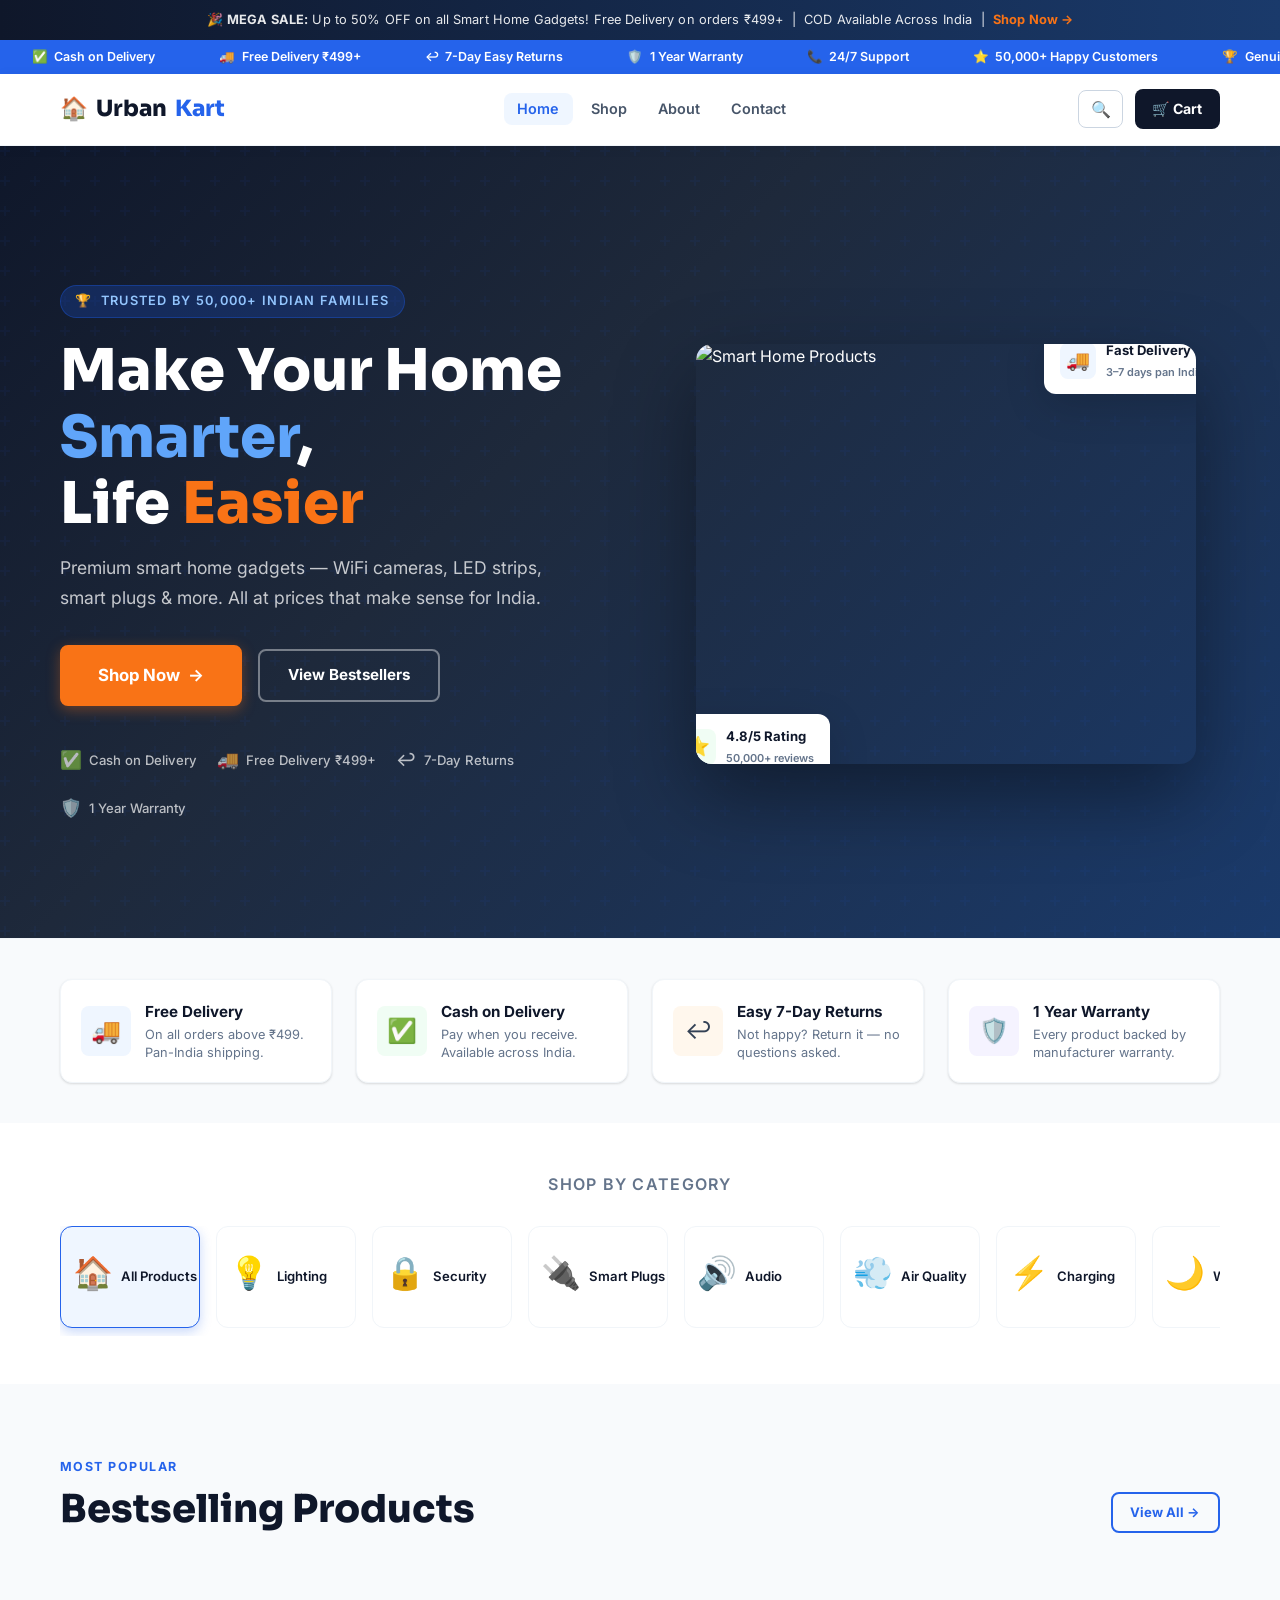
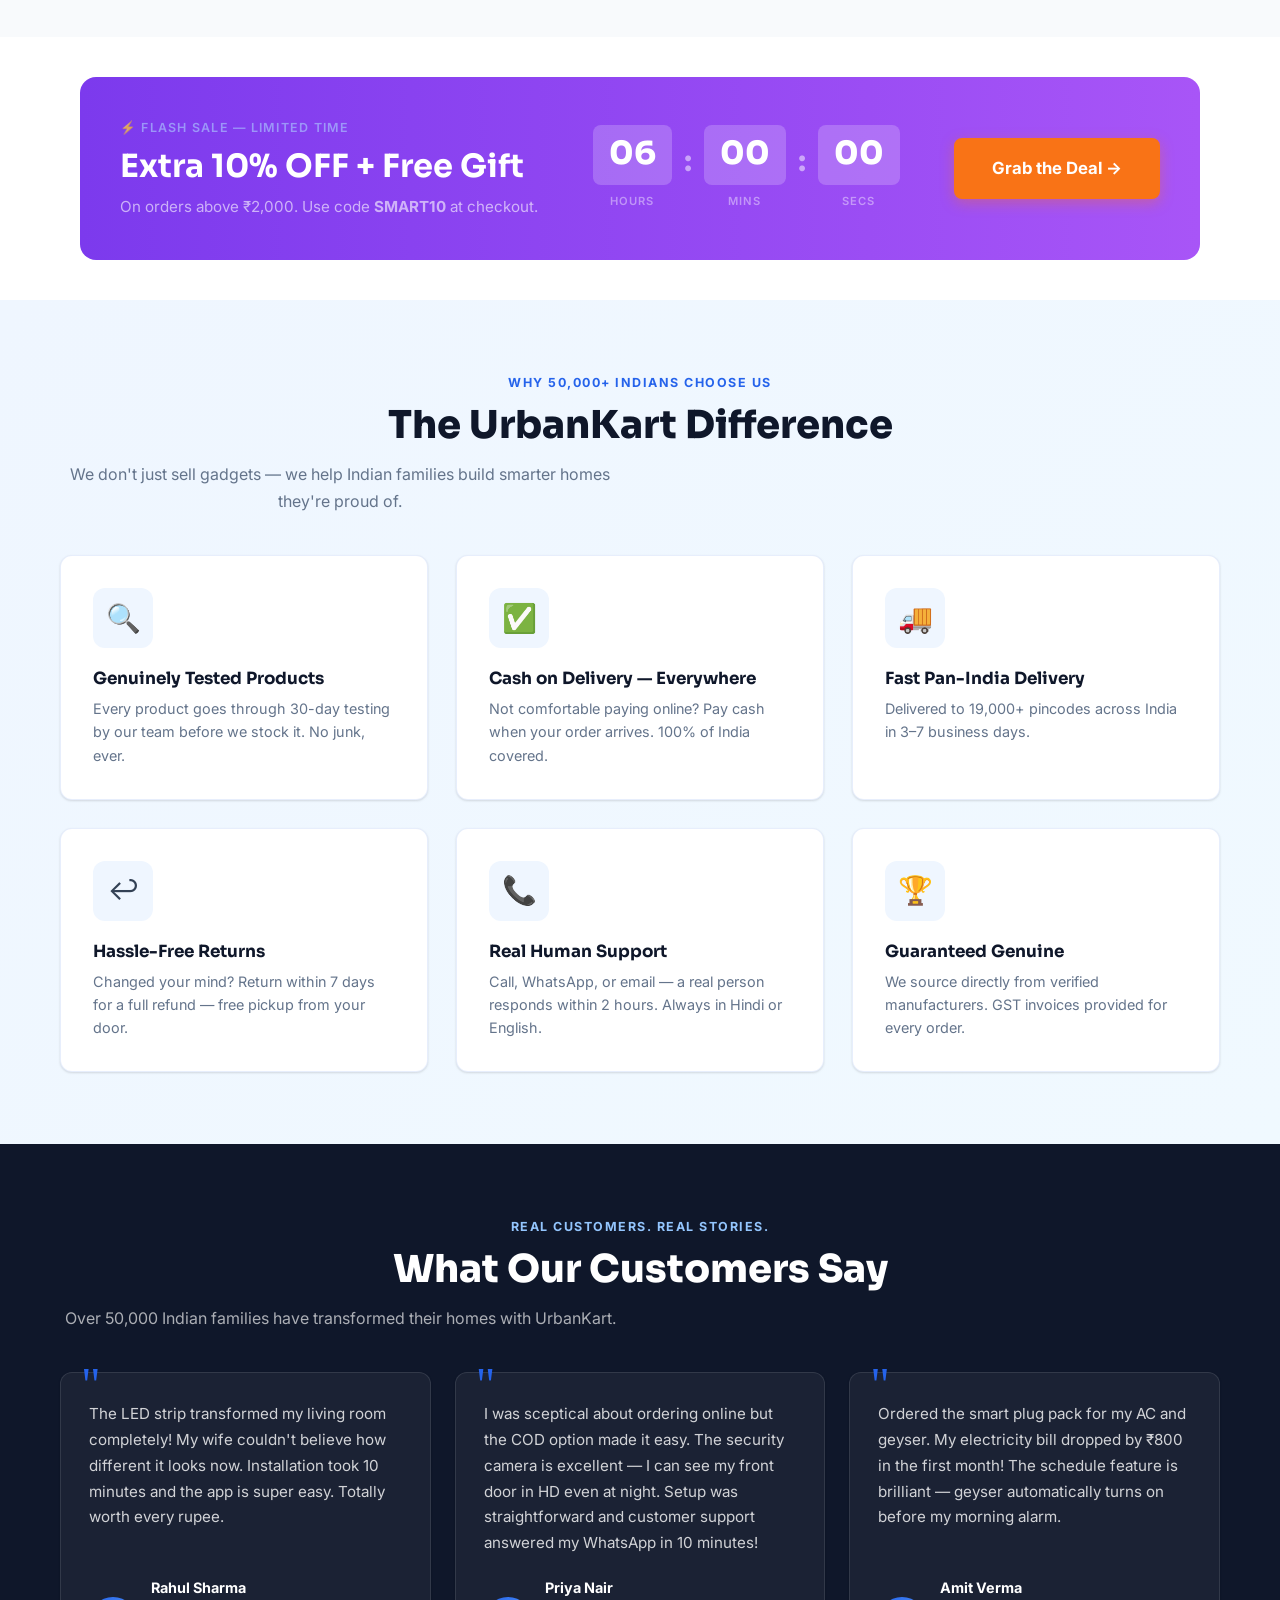
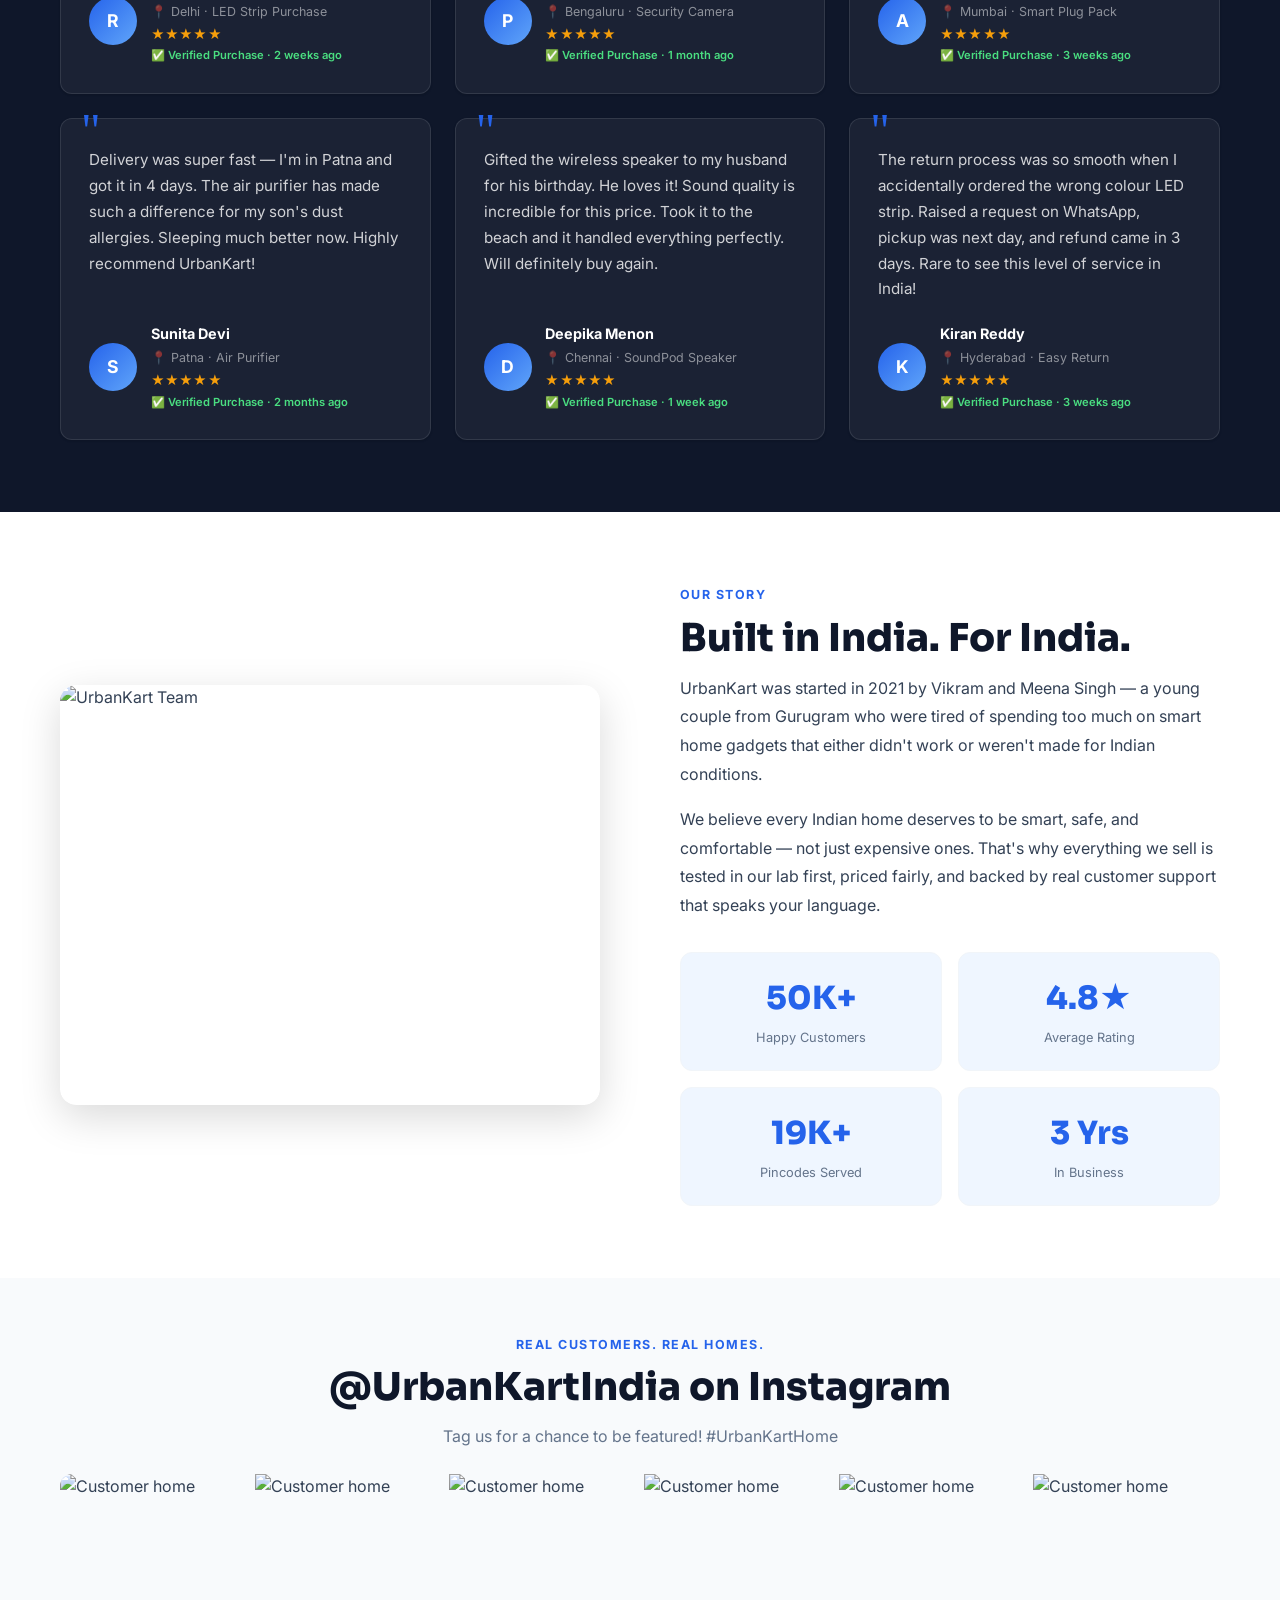
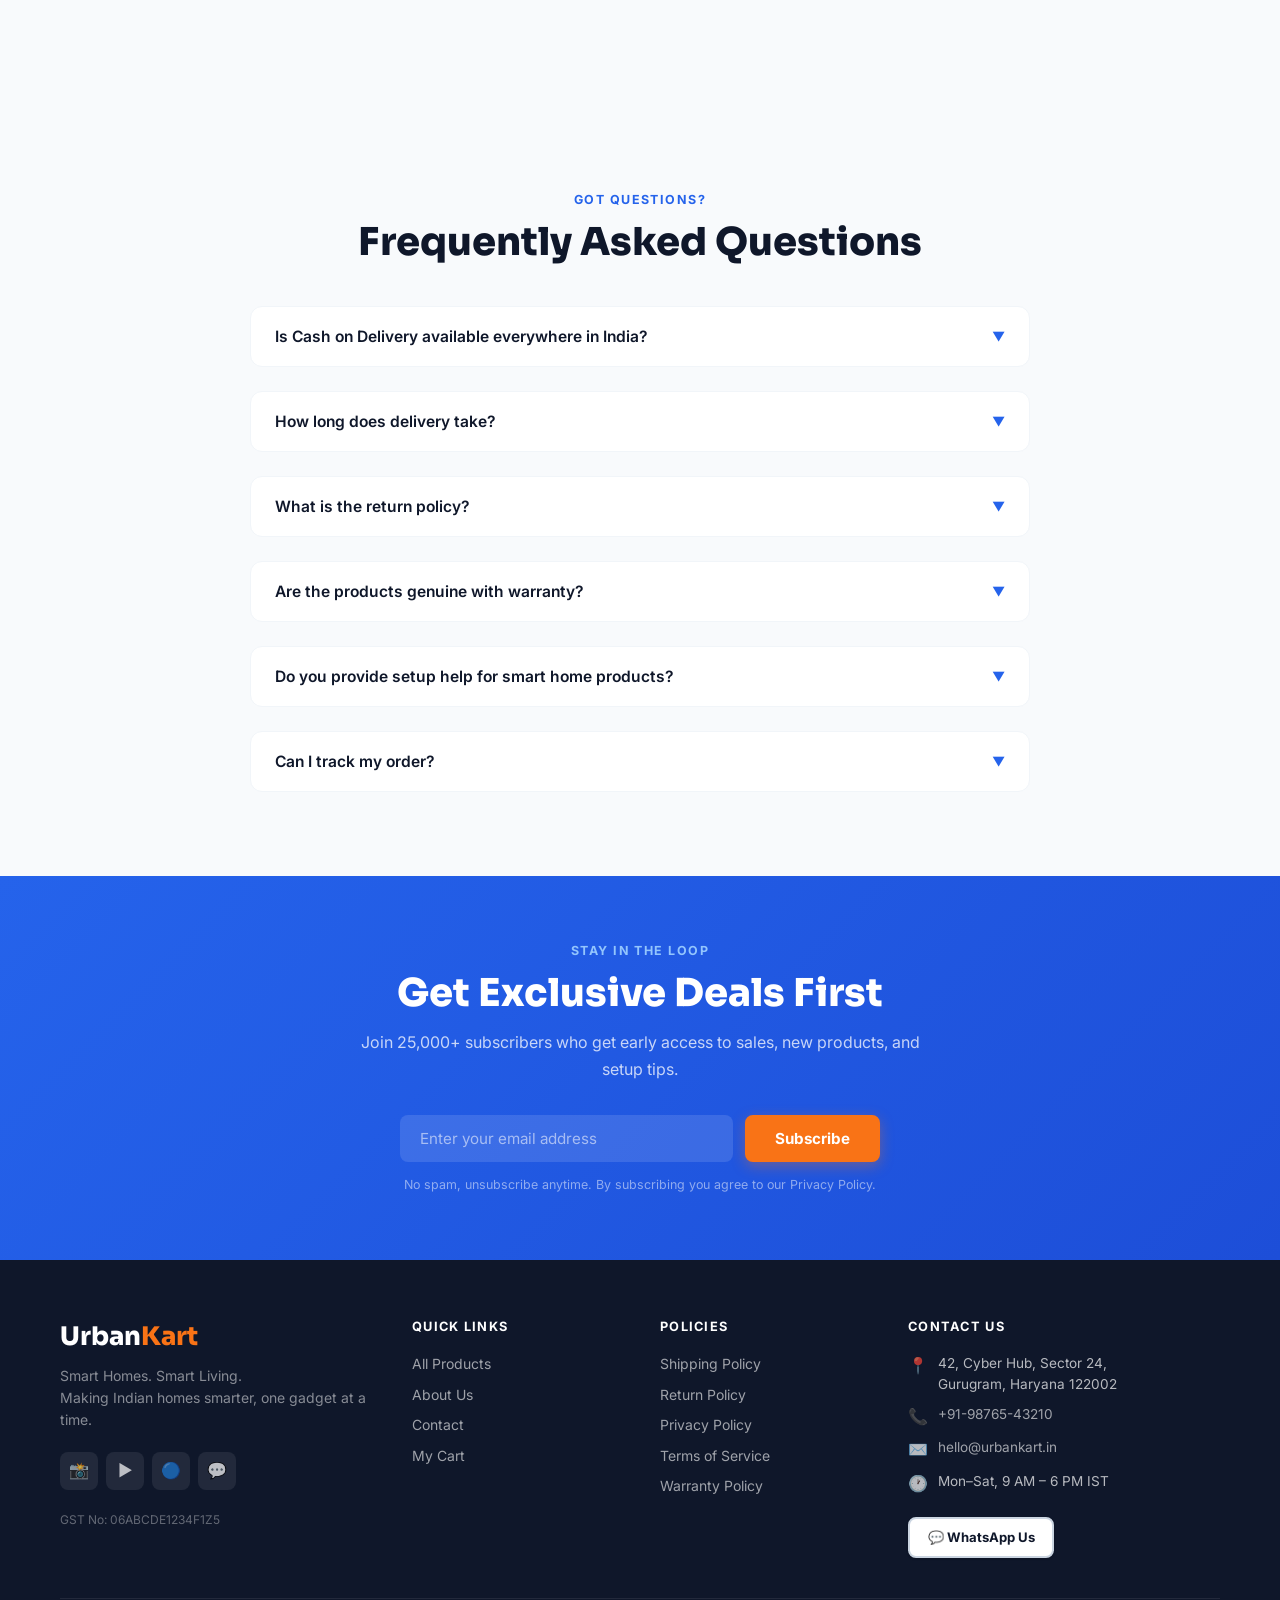
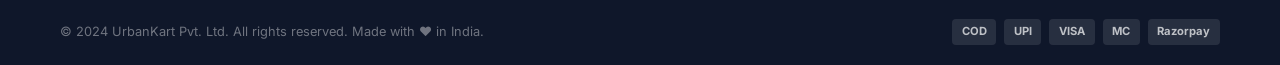
==== store/index.html @ fc0c9548 "Add UrbanKart smart home eCommerce store to portfolio Co-authored-by: Anamv007 <121561617+Anamv007@u" ====
<!DOCTYPE html>
<html lang="en">
<head>
  <meta charset="UTF-8" />
  <meta name="viewport" content="width=device-width, initial-scale=1.0" />
  <title>UrbanKart — Smart Home Gadgets | COD Available | Free Delivery ₹499+</title>
  <meta name="description" content="India's most trusted smart home gadget store. Shop WiFi cameras, LED strips, smart plugs & more. Cash on delivery available. Free delivery on orders above ₹499." />
  <meta name="keywords" content="smart home gadgets india, wifi camera india, led strip lights, smart plug india, buy smart gadgets online" />
  <meta property="og:title" content="UrbanKart — Smart Home Gadgets India" />
  <meta property="og:description" content="Shop premium smart home gadgets with COD, free delivery & easy returns. Trusted by 50,000+ happy customers." />
  <meta property="og:type" content="website" />
  <!-- Schema Markup -->
  <script type="application/ld+json">
  {
    "@context": "https://schema.org",
    "@type": "Store",
    "name": "UrbanKart",
    "description": "India's trusted smart home gadget store",
    "url": "https://urbankart.in",
    "telephone": "+91-98765-43210",
    "address": {
      "@type": "PostalAddress",
      "streetAddress": "42, Cyber Hub, Sector 24",
      "addressLocality": "Gurugram",
      "addressRegion": "Haryana",
      "postalCode": "122002",
      "addressCountry": "IN"
    },
    "priceRange": "₹₹",
    "openingHours": "Mo-Sa 09:00-18:00"
  }
  </script>
  <link rel="stylesheet" href="css/main.css" />
  <link rel="stylesheet" href="css/home.css" />
  <link rel="icon" href="data:image/svg+xml,<svg xmlns='http://www.w3.org/2000/svg' viewBox='0 0 100 100'><text y='.9em' font-size='90'>🏠</text></svg>" />
</head>
<body>

<!-- ── Announcement Bar ── -->
<div class="announcement-bar">
  🎉 <strong>MEGA SALE:</strong> Up to 50% OFF on all Smart Home Gadgets! Free Delivery on orders ₹499+ &nbsp;|&nbsp;
  COD Available Across India &nbsp;|&nbsp; <a href="products.html">Shop Now →</a>
</div>

<!-- ── Scrolling Trust Strip ── -->
<div class="trust-strip">
  <div class="trust-strip__inner">
    <span class="trust-item"><span>✅</span><span>Cash on Delivery</span></span>
    <span class="trust-item"><span>🚚</span><span>Free Delivery ₹499+</span></span>
    <span class="trust-item"><span>↩️</span><span>7-Day Easy Returns</span></span>
    <span class="trust-item"><span>🛡️</span><span>1 Year Warranty</span></span>
    <span class="trust-item"><span>📞</span><span>24/7 Support</span></span>
    <span class="trust-item"><span>⭐</span><span>50,000+ Happy Customers</span></span>
    <span class="trust-item"><span>🏆</span><span>Genuine Products</span></span>
    <span class="trust-item"><span>🇮🇳</span><span>Made for India</span></span>
    <!-- Duplicate for seamless loop -->
    <span class="trust-item"><span>✅</span><span>Cash on Delivery</span></span>
    <span class="trust-item"><span>🚚</span><span>Free Delivery ₹499+</span></span>
    <span class="trust-item"><span>↩️</span><span>7-Day Easy Returns</span></span>
    <span class="trust-item"><span>🛡️</span><span>1 Year Warranty</span></span>
    <span class="trust-item"><span>📞</span><span>24/7 Support</span></span>
    <span class="trust-item"><span>⭐</span><span>50,000+ Happy Customers</span></span>
    <span class="trust-item"><span>🏆</span><span>Genuine Products</span></span>
    <span class="trust-item"><span>🇮🇳</span><span>Made for India</span></span>
  </div>
</div>

<!-- ── Navigation ── -->
<nav class="nav">
  <div class="nav__inner">
    <a href="index.html" class="nav__logo">
      <div class="nav__logo-icon">🏠</div>
      Urban<span>Kart</span>
    </a>
    <ul class="nav__links">
      <li><a href="index.html" class="active">Home</a></li>
      <li><a href="products.html">Shop</a></li>
      <li><a href="about.html">About</a></li>
      <li><a href="contact.html">Contact</a></li>
    </ul>
    <div class="nav__actions">
      <button class="nav__search-btn hide-mobile" aria-label="Search" onclick="document.getElementById('searchModal').style.display='flex'">🔍</button>
      <a href="cart.html" class="nav__cart-btn" aria-label="Cart">
        🛒 Cart
        <span class="cart-badge" style="display:none">0</span>
      </a>
      <button class="nav__burger" aria-label="Menu">
        <span></span><span></span><span></span>
      </button>
    </div>
  </div>
</nav>

<!-- ── Hero Section ── -->
<section class="hero">
  <div class="hero__inner container">
    <div class="hero__content">
      <div class="hero__eyebrow reveal">
        <span>🏆</span> Trusted by 50,000+ Indian Families
      </div>
      <h1 class="hero__title reveal reveal-delay-1">
        Make Your Home<br>
        <span class="highlight">Smarter</span>,<br>
        Life <span class="hl-orange">Easier</span>
      </h1>
      <p class="hero__desc reveal reveal-delay-2">
        Premium smart home gadgets — WiFi cameras, LED strips, smart plugs & more. All at prices that make sense for India.
      </p>
      <div class="hero__actions reveal reveal-delay-2">
        <a href="products.html" class="btn btn-secondary btn-lg">Shop Now &nbsp;→</a>
        <a href="#bestsellers" class="btn btn-outline" style="border-color:rgba(255,255,255,.4);color:white;">View Bestsellers</a>
      </div>
      <div class="hero__trust-badges reveal reveal-delay-3">
        <div class="hero__badge">
          <span>✅</span><span>Cash on Delivery</span>
        </div>
        <div class="hero__badge">
          <span>🚚</span><span>Free Delivery ₹499+</span>
        </div>
        <div class="hero__badge">
          <span>↩️</span><span>7-Day Returns</span>
        </div>
        <div class="hero__badge">
          <span>🛡️</span><span>1 Year Warranty</span>
        </div>
      </div>
    </div>
    <div class="hero__visual reveal reveal-delay-1">
      <div class="hero__img-wrap">
        <img src="https://images.unsplash.com/photo-1558618666-fcd25c85cd64?w=800&q=80" alt="Smart Home Products" />
        <div class="hero__float-card hero__float-card--rating">
          <div class="hero__float-icon green">⭐</div>
          <div>
            <strong style="color:var(--dark)">4.8/5 Rating</strong><br>
            <small style="color:var(--gray-500)">50,000+ reviews</small>
          </div>
        </div>
        <div class="hero__float-card hero__float-card--delivery">
          <div class="hero__float-icon blue">🚚</div>
          <div>
            <strong style="color:var(--dark)">Fast Delivery</strong><br>
            <small style="color:var(--gray-500)">3–7 days pan India</small>
          </div>
        </div>
      </div>
    </div>
  </div>
</section>

<!-- ── Trust Badges ── -->
<section class="trust-section">
  <div class="container">
    <div class="trust-section__grid">
      <div class="trust-item-box reveal">
        <div class="trust-item-box__icon blue">🚚</div>
        <div>
          <div class="trust-item-box__title">Free Delivery</div>
          <div class="trust-item-box__desc">On all orders above ₹499. Pan-India shipping.</div>
        </div>
      </div>
      <div class="trust-item-box reveal reveal-delay-1">
        <div class="trust-item-box__icon green">✅</div>
        <div>
          <div class="trust-item-box__title">Cash on Delivery</div>
          <div class="trust-item-box__desc">Pay when you receive. Available across India.</div>
        </div>
      </div>
      <div class="trust-item-box reveal reveal-delay-2">
        <div class="trust-item-box__icon orange">↩️</div>
        <div>
          <div class="trust-item-box__title">Easy 7-Day Returns</div>
          <div class="trust-item-box__desc">Not happy? Return it — no questions asked.</div>
        </div>
      </div>
      <div class="trust-item-box reveal reveal-delay-3">
        <div class="trust-item-box__icon purple">🛡️</div>
        <div>
          <div class="trust-item-box__title">1 Year Warranty</div>
          <div class="trust-item-box__desc">Every product backed by manufacturer warranty.</div>
        </div>
      </div>
    </div>
  </div>
</section>

<!-- ── Categories ── -->
<section class="category-strip">
  <div class="container">
    <p class="category-strip__title">Shop by Category</p>
    <div class="category-strip__grid">
      <div class="category-card active" onclick="filterByCategory('all', this)">
        <div class="category-card__icon">🏠</div>
        <div class="category-card__name">All Products</div>
      </div>
      <div class="category-card" onclick="filterByCategory('lighting', this)">
        <div class="category-card__icon">💡</div>
        <div class="category-card__name">Lighting</div>
      </div>
      <div class="category-card" onclick="filterByCategory('security', this)">
        <div class="category-card__icon">🔒</div>
        <div class="category-card__name">Security</div>
      </div>
      <div class="category-card" onclick="filterByCategory('smart-plugs', this)">
        <div class="category-card__icon">🔌</div>
        <div class="category-card__name">Smart Plugs</div>
      </div>
      <div class="category-card" onclick="filterByCategory('audio', this)">
        <div class="category-card__icon">🔊</div>
        <div class="category-card__name">Audio</div>
      </div>
      <div class="category-card" onclick="filterByCategory('air-quality', this)">
        <div class="category-card__icon">💨</div>
        <div class="category-card__name">Air Quality</div>
      </div>
      <div class="category-card" onclick="filterByCategory('charging', this)">
        <div class="category-card__icon">⚡</div>
        <div class="category-card__name">Charging</div>
      </div>
      <div class="category-card" onclick="filterByCategory('wellness', this)">
        <div class="category-card__icon">🌙</div>
        <div class="category-card__name">Wellness</div>
      </div>
    </div>
  </div>
</section>

<!-- ── Bestselling Products ── -->
<section class="section products-section" id="bestsellers">
  <div class="container">
    <div class="section-header">
      <div>
        <p class="section__label">Most Popular</p>
        <h2 class="section__title">Bestselling Products</h2>
      </div>
      <a href="products.html" class="btn btn-outline btn-sm">View All →</a>
    </div>
    <div class="products-grid" id="products-grid">
      <!-- Filled by JS -->
    </div>
  </div>
</section>

<!-- ── Flash Sale Urgency Banner ── -->
<section class="section-sm">
  <div class="container">
    <div class="urgency-banner reveal">
      <div class="urgency-banner__content">
        <p class="urgency-banner__eyebrow">⚡ Flash Sale — Limited Time</p>
        <h3 class="urgency-banner__title">Extra 10% OFF + Free Gift</h3>
        <p class="urgency-banner__sub">On orders above ₹2,000. Use code <strong>SMART10</strong> at checkout.</p>
      </div>
      <div class="urgency-timer">
        <div class="timer-block"><span class="timer-block__num" id="t-hours">06</span><span class="timer-block__label">Hours</span></div>
        <span class="timer-sep">:</span>
        <div class="timer-block"><span class="timer-block__num" id="t-mins">00</span><span class="timer-block__label">Mins</span></div>
        <span class="timer-sep">:</span>
        <div class="timer-block"><span class="timer-block__num" id="t-secs">00</span><span class="timer-block__label">Secs</span></div>
      </div>
      <a href="products.html" class="btn btn-secondary btn-lg" style="flex-shrink:0;">Grab the Deal →</a>
    </div>
  </div>
</section>

<!-- ── Why Choose UrbanKart ── -->
<section class="section why-section">
  <div class="container">
    <div class="text-center">
      <p class="section__label">Why 50,000+ Indians Choose Us</p>
      <h2 class="section__title">The UrbanKart Difference</h2>
      <p class="section__sub">We don't just sell gadgets — we help Indian families build smarter homes they're proud of.</p>
    </div>
    <div class="why-grid">
      <div class="why-card reveal">
        <div class="why-card__icon">🔍</div>
        <h4 class="why-card__title">Genuinely Tested Products</h4>
        <p class="why-card__desc">Every product goes through 30-day testing by our team before we stock it. No junk, ever.</p>
      </div>
      <div class="why-card reveal reveal-delay-1">
        <div class="why-card__icon">✅</div>
        <h4 class="why-card__title">Cash on Delivery — Everywhere</h4>
        <p class="why-card__desc">Not comfortable paying online? Pay cash when your order arrives. 100% of India covered.</p>
      </div>
      <div class="why-card reveal reveal-delay-2">
        <div class="why-card__icon">🚚</div>
        <h4 class="why-card__title">Fast Pan-India Delivery</h4>
        <p class="why-card__desc">Delivered to 19,000+ pincodes across India in 3–7 business days.</p>
      </div>
      <div class="why-card reveal">
        <div class="why-card__icon">↩️</div>
        <h4 class="why-card__title">Hassle-Free Returns</h4>
        <p class="why-card__desc">Changed your mind? Return within 7 days for a full refund — free pickup from your door.</p>
      </div>
      <div class="why-card reveal reveal-delay-1">
        <div class="why-card__icon">📞</div>
        <h4 class="why-card__title">Real Human Support</h4>
        <p class="why-card__desc">Call, WhatsApp, or email — a real person responds within 2 hours. Always in Hindi or English.</p>
      </div>
      <div class="why-card reveal reveal-delay-2">
        <div class="why-card__icon">🏆</div>
        <h4 class="why-card__title">Guaranteed Genuine</h4>
        <p class="why-card__desc">We source directly from verified manufacturers. GST invoices provided for every order.</p>
      </div>
    </div>
  </div>
</section>

<!-- ── Testimonials ── -->
<section class="section testimonials-section">
  <div class="container">
    <div class="text-center">
      <p class="section__label">Real Customers. Real Stories.</p>
      <h2 class="section__title">What Our Customers Say</h2>
      <p class="section__sub">Over 50,000 Indian families have transformed their homes with UrbanKart.</p>
    </div>
    <div class="testimonials-grid">

      <div class="testimonial-card reveal">
        <p class="testimonial-card__quote">
          The LED strip transformed my living room completely! My wife couldn't believe how different it looks now. Installation took 10 minutes and the app is super easy. Totally worth every rupee.
        </p>
        <div class="testimonial-card__footer">
          <div class="testimonial-card__avatar">R</div>
          <div>
            <div class="testimonial-card__name">Rahul Sharma</div>
            <div class="testimonial-card__location">📍 Delhi · LED Strip Purchase</div>
            <div class="rating-row"><span class="stars stars-sm">★★★★★</span></div>
            <div class="testimonial-card__verified">✅ Verified Purchase · 2 weeks ago</div>
          </div>
        </div>
      </div>

      <div class="testimonial-card reveal reveal-delay-1">
        <p class="testimonial-card__quote">
          I was sceptical about ordering online but the COD option made it easy. The security camera is excellent — I can see my front door in HD even at night. Setup was straightforward and customer support answered my WhatsApp in 10 minutes!
        </p>
        <div class="testimonial-card__footer">
          <div class="testimonial-card__avatar">P</div>
          <div>
            <div class="testimonial-card__name">Priya Nair</div>
            <div class="testimonial-card__location">📍 Bengaluru · Security Camera</div>
            <div class="rating-row"><span class="stars stars-sm">★★★★★</span></div>
            <div class="testimonial-card__verified">✅ Verified Purchase · 1 month ago</div>
          </div>
        </div>
      </div>

      <div class="testimonial-card reveal reveal-delay-2">
        <p class="testimonial-card__quote">
          Ordered the smart plug pack for my AC and geyser. My electricity bill dropped by ₹800 in the first month! The schedule feature is brilliant — geyser automatically turns on before my morning alarm.
        </p>
        <div class="testimonial-card__footer">
          <div class="testimonial-card__avatar">A</div>
          <div>
            <div class="testimonial-card__name">Amit Verma</div>
            <div class="testimonial-card__location">📍 Mumbai · Smart Plug Pack</div>
            <div class="rating-row"><span class="stars stars-sm">★★★★★</span></div>
            <div class="testimonial-card__verified">✅ Verified Purchase · 3 weeks ago</div>
          </div>
        </div>
      </div>

      <div class="testimonial-card reveal">
        <p class="testimonial-card__quote">
          Delivery was super fast — I'm in Patna and got it in 4 days. The air purifier has made such a difference for my son's dust allergies. Sleeping much better now. Highly recommend UrbanKart!
        </p>
        <div class="testimonial-card__footer">
          <div class="testimonial-card__avatar">S</div>
          <div>
            <div class="testimonial-card__name">Sunita Devi</div>
            <div class="testimonial-card__location">📍 Patna · Air Purifier</div>
            <div class="rating-row"><span class="stars stars-sm">★★★★★</span></div>
            <div class="testimonial-card__verified">✅ Verified Purchase · 2 months ago</div>
          </div>
        </div>
      </div>

      <div class="testimonial-card reveal reveal-delay-1">
        <p class="testimonial-card__quote">
          Gifted the wireless speaker to my husband for his birthday. He loves it! Sound quality is incredible for this price. Took it to the beach and it handled everything perfectly. Will definitely buy again.
        </p>
        <div class="testimonial-card__footer">
          <div class="testimonial-card__avatar">D</div>
          <div>
            <div class="testimonial-card__name">Deepika Menon</div>
            <div class="testimonial-card__location">📍 Chennai · SoundPod Speaker</div>
            <div class="rating-row"><span class="stars stars-sm">★★★★★</span></div>
            <div class="testimonial-card__verified">✅ Verified Purchase · 1 week ago</div>
          </div>
        </div>
      </div>

      <div class="testimonial-card reveal reveal-delay-2">
        <p class="testimonial-card__quote">
          The return process was so smooth when I accidentally ordered the wrong colour LED strip. Raised a request on WhatsApp, pickup was next day, and refund came in 3 days. Rare to see this level of service in India!
        </p>
        <div class="testimonial-card__footer">
          <div class="testimonial-card__avatar">K</div>
          <div>
            <div class="testimonial-card__name">Kiran Reddy</div>
            <div class="testimonial-card__location">📍 Hyderabad · Easy Return</div>
            <div class="rating-row"><span class="stars stars-sm">★★★★★</span></div>
            <div class="testimonial-card__verified">✅ Verified Purchase · 3 weeks ago</div>
          </div>
        </div>
      </div>

    </div>
  </div>
</section>

<!-- ── Brand Story ── -->
<section class="section">
  <div class="container">
    <div class="brand-story">
      <div class="brand-story__img reveal">
        <img src="https://images.unsplash.com/photo-1556761175-4b46a572b786?w=700&q=80" alt="UrbanKart Team" />
      </div>
      <div class="reveal reveal-delay-1">
        <p class="section__label">Our Story</p>
        <h2 class="section__title">Built in India. For India.</h2>
        <p style="color:var(--gray-700);line-height:1.8;margin-bottom:1rem;">
          UrbanKart was started in 2021 by Vikram and Meena Singh — a young couple from Gurugram who were tired of spending too much on smart home gadgets that either didn't work or weren't made for Indian conditions.
        </p>
        <p style="color:var(--gray-700);line-height:1.8;margin-bottom:1.5rem;">
          We believe every Indian home deserves to be smart, safe, and comfortable — not just expensive ones. That's why everything we sell is tested in our lab first, priced fairly, and backed by real customer support that speaks your language.
        </p>
        <div class="brand-story__stats">
          <div class="brand-story__stat">
            <span class="brand-story__stat-num">50K+</span>
            <span class="brand-story__stat-label">Happy Customers</span>
          </div>
          <div class="brand-story__stat">
            <span class="brand-story__stat-num">4.8★</span>
            <span class="brand-story__stat-label">Average Rating</span>
          </div>
          <div class="brand-story__stat">
            <span class="brand-story__stat-num">19K+</span>
            <span class="brand-story__stat-label">Pincodes Served</span>
          </div>
          <div class="brand-story__stat">
            <span class="brand-story__stat-num">3 Yrs</span>
            <span class="brand-story__stat-label">In Business</span>
          </div>
        </div>
      </div>
    </div>
  </div>
</section>

<!-- ── Instagram Proof ── -->
<section class="insta-section">
  <div class="container">
    <div class="text-center">
      <p class="section__label">Real Customers. Real Homes.</p>
      <h2 class="section__title">@UrbanKartIndia on Instagram</h2>
      <p class="section__sub" style="margin:0 auto;">Tag us for a chance to be featured! #UrbanKartHome</p>
    </div>
    <div class="insta-grid" style="margin-top:1.5rem;">
      <div class="insta-item">
        <img src="https://images.unsplash.com/photo-1558618666-fcd25c85cd64?w=400&q=80" alt="Customer home" loading="lazy"/>
        <div class="insta-item__overlay">📸</div>
      </div>
      <div class="insta-item">
        <img src="https://images.unsplash.com/photo-1557597774-9d273605dfa9?w=400&q=80" alt="Customer home" loading="lazy"/>
        <div class="insta-item__overlay">📸</div>
      </div>
      <div class="insta-item">
        <img src="https://images.unsplash.com/photo-1608043152269-423dbba4e7e1?w=400&q=80" alt="Customer home" loading="lazy"/>
        <div class="insta-item__overlay">📸</div>
      </div>
      <div class="insta-item">
        <img src="https://images.unsplash.com/photo-1585771724684-38269d6639fd?w=400&q=80" alt="Customer home" loading="lazy"/>
        <div class="insta-item__overlay">📸</div>
      </div>
      <div class="insta-item">
        <img src="https://images.unsplash.com/photo-1586953208448-b95a79798f07?w=400&q=80" alt="Customer home" loading="lazy"/>
        <div class="insta-item__overlay">📸</div>
      </div>
      <div class="insta-item">
        <img src="https://images.unsplash.com/photo-1558002038-1055907df827?w=400&q=80" alt="Customer home" loading="lazy"/>
        <div class="insta-item__overlay">📸</div>
      </div>
    </div>
  </div>
</section>

<!-- ── FAQ ── -->
<section class="section faq-section">
  <div class="container">
    <div class="text-center">
      <p class="section__label">Got Questions?</p>
      <h2 class="section__title">Frequently Asked Questions</h2>
    </div>
    <div class="faq-list">

      <div class="faq-item">
        <button class="faq-question">
          Is Cash on Delivery available everywhere in India?
          <span class="faq-chevron">▼</span>
        </button>
        <div class="faq-answer">
          Yes! We offer COD across 19,000+ pincodes in India. Simply choose "Cash on Delivery" at checkout and pay when the courier arrives. No prepayment required.
        </div>
      </div>

      <div class="faq-item">
        <button class="faq-question">
          How long does delivery take?
          <span class="faq-chevron">▼</span>
        </button>
        <div class="faq-answer">
          Orders are dispatched within 24 hours (Mon–Sat). Delivery typically takes 3–5 days in metro cities and 5–7 days in other areas. You'll receive a tracking link via SMS and WhatsApp.
        </div>
      </div>

      <div class="faq-item">
        <button class="faq-question">
          What is the return policy?
          <span class="faq-chevron">▼</span>
        </button>
        <div class="faq-answer">
          We offer a 7-day no-questions-asked return policy. If you're not satisfied for any reason, WhatsApp us at +91-98765-43210 and we'll arrange a free pickup and full refund within 3–5 working days.
        </div>
      </div>

      <div class="faq-item">
        <button class="faq-question">
          Are the products genuine with warranty?
          <span class="faq-chevron">▼</span>
        </button>
        <div class="faq-answer">
          Absolutely. Every product on UrbanKart comes with a minimum 1-year manufacturer warranty and a GST invoice. We source directly from verified manufacturers — no counterfeits, ever.
        </div>
      </div>

      <div class="faq-item">
        <button class="faq-question">
          Do you provide setup help for smart home products?
          <span class="faq-chevron">▼</span>
        </button>
        <div class="faq-answer">
          Yes! Every product comes with a simple setup guide in English and Hindi. Our team is also available on WhatsApp 7 days a week to walk you through the setup — completely free.
        </div>
      </div>

      <div class="faq-item">
        <button class="faq-question">
          Can I track my order?
          <span class="faq-chevron">▼</span>
        </button>
        <div class="faq-answer">
          Yes. You'll receive an SMS and WhatsApp notification with a live tracking link once your order is dispatched. You can also email us at orders@urbankart.in for real-time updates.
        </div>
      </div>

    </div>
  </div>
</section>

<!-- ── Newsletter ── -->
<section class="newsletter-section">
  <div class="container">
    <p class="section__label" style="color:#93c5fd;">Stay in the Loop</p>
    <h2 class="section__title" style="color:white;">Get Exclusive Deals First</h2>
    <p class="section__sub" style="color:rgba(255,255,255,.75);">
      Join 25,000+ subscribers who get early access to sales, new products, and setup tips.
    </p>
    <form class="newsletter-form" onsubmit="subscribeNewsletter(event)">
      <input type="email" class="newsletter-input" placeholder="Enter your email address" required />
      <button type="submit" class="btn btn-secondary">Subscribe</button>
    </form>
    <p style="font-size:.78rem;color:rgba(255,255,255,.5);margin-top:.75rem;">No spam, unsubscribe anytime. By subscribing you agree to our Privacy Policy.</p>
  </div>
</section>

<!-- ── Footer ── -->
<footer class="footer">
  <div class="container">
    <div class="footer__grid">
      <div>
        <div class="footer__brand-name">Urban<span>Kart</span></div>
        <p class="footer__tagline">Smart Homes. Smart Living.<br>Making Indian homes smarter, one gadget at a time.</p>
        <div class="footer__socials">
          <a href="#" class="footer__social-link" aria-label="Instagram">📸</a>
          <a href="#" class="footer__social-link" aria-label="YouTube">▶️</a>
          <a href="#" class="footer__social-link" aria-label="Facebook">🔵</a>
          <a href="#" class="footer__social-link" aria-label="WhatsApp">💬</a>
        </div>
        <p style="font-size:.75rem;color:rgba(255,255,255,.35);margin-top:1.25rem;">GST No: 06ABCDE1234F1Z5</p>
      </div>
      <div>
        <p class="footer__col-title">Quick Links</p>
        <div class="footer__links">
          <a href="products.html">All Products</a>
          <a href="about.html">About Us</a>
          <a href="contact.html">Contact</a>
          <a href="cart.html">My Cart</a>
        </div>
      </div>
      <div>
        <p class="footer__col-title">Policies</p>
        <div class="footer__links">
          <a href="#">Shipping Policy</a>
          <a href="#">Return Policy</a>
          <a href="#">Privacy Policy</a>
          <a href="#">Terms of Service</a>
          <a href="#">Warranty Policy</a>
        </div>
      </div>
      <div>
        <p class="footer__col-title">Contact Us</p>
        <div class="footer__contact-item">
          <span class="footer__contact-icon">📍</span>
          <span>42, Cyber Hub, Sector 24,<br>Gurugram, Haryana 122002</span>
        </div>
        <div class="footer__contact-item">
          <span class="footer__contact-icon">📞</span>
          <a href="tel:+919876543210" style="color:rgba(255,255,255,.6);">+91-98765-43210</a>
        </div>
        <div class="footer__contact-item">
          <span class="footer__contact-icon">✉️</span>
          <a href="mailto:hello@urbankart.in" style="color:rgba(255,255,255,.6);">hello@urbankart.in</a>
        </div>
        <div class="footer__contact-item">
          <span class="footer__contact-icon">🕐</span>
          <span>Mon–Sat, 9 AM – 6 PM IST</span>
        </div>
        <a href="https://wa.me/919876543210" class="btn btn-ghost btn-sm" style="margin-top:.75rem;color:var(--dark);" target="_blank" rel="noopener">
          💬 WhatsApp Us
        </a>
      </div>
    </div>
    <div class="footer__bottom">
      <p class="footer__bottom-text">© 2024 UrbanKart Pvt. Ltd. All rights reserved. Made with ❤️ in India.</p>
      <div class="footer__payments">
        <span class="payment-icon">COD</span>
        <span class="payment-icon">UPI</span>
        <span class="payment-icon">VISA</span>
        <span class="payment-icon">MC</span>
        <span class="payment-icon">Razorpay</span>
      </div>
    </div>
  </div>
</footer>

<button class="back-to-top" aria-label="Back to top">↑</button>

<!-- Search Modal -->
<div id="searchModal" style="display:none;position:fixed;inset:0;background:rgba(0,0,0,.6);z-index:9999;align-items:flex-start;justify-content:center;padding-top:120px;" onclick="if(event.target===this)this.style.display='none'">
  <div style="background:white;border-radius:16px;padding:1.5rem;width:min(560px,90vw);box-shadow:0 20px 60px rgba(0,0,0,.3);">
    <form onsubmit="doSearch(event)" style="display:flex;gap:.5rem;">
      <input id="searchInput" type="search" placeholder="Search smart home gadgets..." class="form-input" style="flex:1;" />
      <button type="submit" class="btn btn-primary">Search</button>
    </form>
    <div style="margin-top:.75rem;font-size:.8rem;color:var(--gray-500);">Popular: LED Strip, Smart Plug, Security Camera, Speaker</div>
  </div>
</div>

<script src="js/products-data.js"></script>
<script src="js/main.js"></script>
<script>
  /* Render products */
  let currentCategory = 'all';

  function renderProducts() {
    const grid = document.getElementById('products-grid');
    const products = filterProducts({ category: currentCategory });
    grid.innerHTML = products.map(renderProductCard).join('');
    // Re-init wishlist buttons
    grid.querySelectorAll('.product-card__wishlist').forEach(btn => {
      btn.addEventListener('click', e => {
        e.preventDefault();
        btn.classList.toggle('wished');
        btn.textContent = btn.classList.contains('wished') ? '❤️' : '🤍';
        showToast(btn.classList.contains('wished') ? 'Added to wishlist ❤️' : 'Removed from wishlist');
      });
    });
    // Re-init reveal
    grid.querySelectorAll('.reveal').forEach(el => {
      const obs = new IntersectionObserver(entries => {
        entries.forEach(e => { if(e.isIntersecting){ e.target.classList.add('revealed'); obs.unobserve(e.target); } });
      }, {threshold: 0.1});
      obs.observe(el);
    });
  }

  function filterByCategory(cat, el) {
    currentCategory = cat;
    document.querySelectorAll('.category-card').forEach(c => c.classList.remove('active'));
    el.classList.add('active');
    renderProducts();
    document.getElementById('bestsellers').scrollIntoView({behavior:'smooth', block:'start'});
  }

  function subscribeNewsletter(e) {
    e.preventDefault();
    showToast('🎉 Subscribed! Check your email for a welcome discount.', 'success');
    e.target.reset();
  }

  function doSearch(e) {
    e.preventDefault();
    const q = document.getElementById('searchInput').value;
    if (q.trim()) {
      window.location.href = `products.html?q=${encodeURIComponent(q)}`;
    }
  }

  /* Countdown timer — 6 hrs from now */
  const saleEnd = Date.now() + 6 * 3600 * 1000;
  startCountdown(saleEnd,
    document.getElementById('t-hours'),
    document.getElementById('t-mins'),
    document.getElementById('t-secs')
  );

  renderProducts();
</script>
</body>
</html>
---- store/css/main.css ----
/* =========================================================
   UrbanKart — Design System & Global Styles
   Brand: Smart Home Gadgets | Mobile-first | India
   ========================================================= */

@import url('https://fonts.googleapis.com/css2?family=Inter:wght@400;500;600;700;800&family=Sora:wght@700;800&display=swap');

/* ── CSS Variables ── */
:root {
  --primary:        #2563eb;
  --primary-dark:   #1d4ed8;
  --primary-light:  #eff6ff;
  --secondary:      #f97316;
  --secondary-dark: #c2410c;
  --success:        #16a34a;
  --warning:        #d97706;
  --danger:         #dc2626;
  --dark:           #0f172a;
  --gray-50:        #f8fafc;
  --gray-100:       #f1f5f9;
  --gray-200:       #e2e8f0;
  --gray-300:       #cbd5e1;
  --gray-400:       #94a3b8;
  --gray-500:       #64748b;
  --gray-600:       #475569;
  --gray-700:       #334155;
  --gray-800:       #1e293b;
  --shadow-sm:      0 1px 3px rgba(0,0,0,.08), 0 1px 2px rgba(0,0,0,.06);
  --shadow-md:      0 4px 16px rgba(0,0,0,.1);
  --shadow-lg:      0 12px 40px rgba(0,0,0,.15);
  --shadow-xl:      0 20px 60px rgba(0,0,0,.18);
  --radius-sm:      8px;
  --radius:         12px;
  --radius-lg:      16px;
  --radius-full:    9999px;
  --font-body:      'Inter', sans-serif;
  --font-head:      'Sora', 'Inter', sans-serif;
  --transition:     .22s ease;
  --nav-h:          72px;
}

/* ── Reset ── */
*, *::before, *::after { box-sizing: border-box; margin: 0; padding: 0; }
html { scroll-behavior: smooth; font-size: 16px; }
body { font-family: var(--font-body); color: var(--gray-700); background: white; line-height: 1.6; -webkit-font-smoothing: antialiased; }
img { max-width: 100%; display: block; }
a { text-decoration: none; color: inherit; }
button { cursor: pointer; font-family: inherit; }
ul { list-style: none; }
input, select, textarea { font-family: inherit; }

/* ── Typography ── */
h1, h2, h3, h4, h5 { font-family: var(--font-head); color: var(--dark); line-height: 1.25; font-weight: 800; }
h1 { font-size: clamp(2rem, 5vw, 3.5rem); }
h2 { font-size: clamp(1.6rem, 4vw, 2.4rem); }
h3 { font-size: clamp(1.2rem, 3vw, 1.6rem); }
h4 { font-size: 1.1rem; }
p  { line-height: 1.7; }
.highlight { color: var(--primary); }
.hl-orange  { color: var(--secondary); }

/* ── Layout ── */
.container { max-width: 1200px; margin: 0 auto; padding: 0 1.25rem; }
.section    { padding: 4.5rem 0; }
.section-sm { padding: 2.5rem 0; }
.text-center { text-align: center; }
.section__label { font-size: .78rem; font-weight: 700; text-transform: uppercase; letter-spacing: .12em; color: var(--primary); margin-bottom: .5rem; }
.section__title { margin-bottom: .75rem; }
.section__sub { color: var(--gray-500); font-size: 1rem; max-width: 560px; line-height: 1.7; }
.section-header { display: flex; align-items: center; justify-content: space-between; gap: 1rem; margin-bottom: 2rem; flex-wrap: wrap; }
.section-header h2, .section-header h3 { margin-bottom: 0; }

/* ── Buttons ── */
.btn { display: inline-flex; align-items: center; justify-content: center; gap: .45rem; padding: .75rem 1.75rem; border-radius: var(--radius-sm); font-size: .95rem; font-weight: 700; border: 2px solid transparent; transition: all var(--transition); white-space: nowrap; }
.btn-sm   { padding: .5rem 1.1rem; font-size: .82rem; }
.btn-lg   { padding: .95rem 2.25rem; font-size: 1.05rem; }
.btn-full { width: 100%; }
.btn-primary { background: var(--primary); color: white; border-color: var(--primary); box-shadow: 0 4px 14px rgba(37,99,235,.35); }
.btn-primary:hover { background: var(--primary-dark); border-color: var(--primary-dark); transform: translateY(-1px); box-shadow: 0 6px 20px rgba(37,99,235,.4); }
.btn-secondary { background: var(--secondary); color: white; border-color: var(--secondary); box-shadow: 0 4px 14px rgba(249,115,22,.35); }
.btn-secondary:hover { background: var(--secondary-dark); border-color: var(--secondary-dark); transform: translateY(-1px); box-shadow: 0 6px 20px rgba(249,115,22,.4); }
.btn-outline { background: transparent; color: var(--primary); border-color: var(--primary); }
.btn-outline:hover { background: var(--primary); color: white; transform: translateY(-1px); }
.btn-ghost { background: white; color: var(--dark); border-color: var(--gray-300); box-shadow: var(--shadow-sm); }
.btn-ghost:hover { border-color: var(--primary); color: var(--primary); }

/* ── Forms ── */
.form-group { display: flex; flex-direction: column; gap: .35rem; }
.form-label { font-size: .875rem; font-weight: 600; color: var(--dark); }
.form-input { width: 100%; padding: .7rem 1rem; border: 1.5px solid var(--gray-300); border-radius: var(--radius-sm); font-size: .9rem; color: var(--dark); background: white; transition: border-color var(--transition), box-shadow var(--transition); outline: none; }
.form-input:focus { border-color: var(--primary); box-shadow: 0 0 0 3px rgba(37,99,235,.1); }
.form-input::placeholder { color: var(--gray-400); }
textarea.form-input { resize: vertical; min-height: 100px; }

/* ── Announcement Bar ── */
.announcement-bar { background: linear-gradient(90deg, var(--dark), #1a3a6b); color: rgba(255,255,255,.9); text-align: center; padding: .6rem 1rem; font-size: .8rem; letter-spacing: .01em; }
.announcement-bar a { color: var(--secondary); font-weight: 700; }
.announcement-bar a:hover { text-decoration: underline; }

/* ── Trust Strip ── */
.trust-strip { background: var(--primary); overflow: hidden; height: 34px; display: flex; align-items: center; }
.trust-strip__inner { display: flex; align-items: center; white-space: nowrap; animation: trustScroll 28s linear infinite; will-change: transform; }
.trust-item { display: inline-flex; align-items: center; gap: .4rem; color: white; font-size: .78rem; font-weight: 600; padding: 0 2rem; }
@keyframes trustScroll { 0% { transform: translateX(0); } 100% { transform: translateX(-50%); } }

/* ── Navigation ── */
.nav { position: sticky; top: 0; z-index: 1000; background: rgba(255,255,255,.97); backdrop-filter: blur(12px); -webkit-backdrop-filter: blur(12px); border-bottom: 1px solid var(--gray-100); box-shadow: 0 2px 12px rgba(0,0,0,.06); height: var(--nav-h); }
.nav__inner { max-width: 1200px; margin: 0 auto; padding: 0 1.25rem; height: 100%; display: flex; align-items: center; gap: 2rem; }
.nav__logo { display: flex; align-items: center; gap: .5rem; font-family: var(--font-head); font-weight: 800; font-size: 1.4rem; color: var(--dark); flex-shrink: 0; }
.nav__logo span { color: var(--primary); }
.nav__logo-icon { font-size: 1.4rem; }
.nav__links { display: flex; gap: .25rem; align-items: center; flex: 1; justify-content: center; }
.nav__links a { padding: .45rem .85rem; border-radius: var(--radius-sm); font-size: .9rem; font-weight: 600; color: var(--gray-600); transition: all var(--transition); }
.nav__links a:hover, .nav__links a.active { color: var(--primary); background: var(--primary-light); }
.nav__actions { display: flex; align-items: center; gap: .75rem; margin-left: auto; }
.nav__cart-btn { position: relative; display: flex; align-items: center; gap: .4rem; padding: .55rem 1.1rem; background: var(--dark); color: white; border-radius: var(--radius-sm); font-size: .88rem; font-weight: 700; transition: all var(--transition); white-space: nowrap; }
.nav__cart-btn:hover { background: var(--primary); }
.cart-badge { position: absolute; top: -6px; right: -6px; width: 18px; height: 18px; background: var(--secondary); color: white; border-radius: var(--radius-full); font-size: .65rem; font-weight: 700; display: flex; align-items: center; justify-content: center; }
.nav__search-btn { background: none; border: 1.5px solid var(--gray-300); border-radius: var(--radius-sm); padding: .5rem .7rem; color: var(--gray-600); font-size: 1rem; transition: all var(--transition); }
.nav__search-btn:hover { border-color: var(--primary); color: var(--primary); }
.nav__burger { display: none; background: none; border: none; flex-direction: column; gap: 5px; padding: .4rem; }
.nav__burger span { display: block; width: 22px; height: 2px; background: var(--dark); border-radius: 2px; transition: all var(--transition); }
.nav__burger.open span:nth-child(1) { transform: translateY(7px) rotate(45deg); }
.nav__burger.open span:nth-child(2) { opacity: 0; }
.nav__burger.open span:nth-child(3) { transform: translateY(-7px) rotate(-45deg); }
@media (max-width: 768px) {
  .nav__burger { display: flex; }
  .nav__links { display: none; position: absolute; top: var(--nav-h); left: 0; right: 0; background: white; border-bottom: 1px solid var(--gray-100); flex-direction: column; padding: 1rem; gap: .25rem; box-shadow: var(--shadow-md); }
  .nav__links.open { display: flex; }
  .nav__links a { padding: .75rem 1rem; width: 100%; text-align: left; }
}
@media (max-width: 480px) { .hide-mobile { display: none !important; } }

/* ── Hero ── */
.hero { background: linear-gradient(135deg, #0f172a 0%, #1e3a5f 50%, #0f172a 100%); position: relative; overflow: hidden; padding: 5rem 0 4rem; }
.hero::before { content: ''; position: absolute; inset: 0; background: radial-gradient(ellipse 80% 60% at 70% 40%, rgba(37,99,235,.18), transparent); pointer-events: none; }
.hero__inner { display: grid; grid-template-columns: 1fr 1fr; gap: 3rem; align-items: center; }
@media (max-width: 900px) { .hero__inner { grid-template-columns: 1fr; } .hero__visual { display: none; } }
.hero__eyebrow { display: inline-flex; align-items: center; gap: .5rem; background: rgba(255,255,255,.1); color: rgba(255,255,255,.9); padding: .45rem 1rem; border-radius: var(--radius-full); font-size: .8rem; font-weight: 600; border: 1px solid rgba(255,255,255,.15); margin-bottom: 1.25rem; }
.hero__title { color: white; margin-bottom: 1.25rem; }
.hero__desc { color: rgba(255,255,255,.75); font-size: 1.05rem; margin-bottom: 2rem; max-width: 480px; }
.hero__actions { display: flex; gap: 1rem; flex-wrap: wrap; margin-bottom: 2rem; }
.hero__trust-badges { display: flex; gap: 1.25rem; flex-wrap: wrap; }
.hero__badge { display: flex; align-items: center; gap: .4rem; font-size: .8rem; color: rgba(255,255,255,.75); font-weight: 600; }
.hero__img-wrap { position: relative; border-radius: var(--radius-lg); overflow: hidden; box-shadow: var(--shadow-xl); }
.hero__img-wrap img { width: 100%; height: 440px; object-fit: cover; }
.hero__float-card { position: absolute; background: white; border-radius: var(--radius); padding: .85rem 1.1rem; display: flex; align-items: center; gap: .75rem; box-shadow: var(--shadow-lg); font-size: .82rem; animation: heroFloat 4s ease-in-out infinite; }
.hero__float-card--rating { bottom: 1.5rem; left: 1rem; }
.hero__float-card--delivery { top: 1.5rem; right: 1rem; animation-delay: 2s; }
.hero__float-icon { width: 36px; height: 36px; border-radius: var(--radius-sm); display: flex; align-items: center; justify-content: center; font-size: 1rem; flex-shrink: 0; }
.hero__float-icon.green { background: #dcfce7; }
.hero__float-icon.blue  { background: #dbeafe; }
@keyframes heroFloat { 0%, 100% { transform: translateY(0); } 50% { transform: translateY(-8px); } }

/* ── Trust Badges Section ── */
.trust-section { padding: 2.5rem 0; background: var(--gray-50); border-top: 1px solid var(--gray-100); }
.trust-section__grid { display: grid; grid-template-columns: repeat(4, 1fr); gap: 1.5rem; }
@media (max-width: 900px) { .trust-section__grid { grid-template-columns: repeat(2, 1fr); } }
@media (max-width: 480px) { .trust-section__grid { grid-template-columns: 1fr; } }
.trust-item-box { display: flex; align-items: center; gap: 1rem; background: white; border-radius: var(--radius); padding: 1.25rem; border: 1px solid var(--gray-100); box-shadow: var(--shadow-sm); transition: all var(--transition); }
.trust-item-box:hover { box-shadow: var(--shadow-md); transform: translateY(-2px); }
.trust-item-box__icon { width: 48px; height: 48px; border-radius: var(--radius-sm); display: flex; align-items: center; justify-content: center; font-size: 1.4rem; flex-shrink: 0; }
.trust-item-box__icon.blue   { background: #dbeafe; }
.trust-item-box__icon.green  { background: #dcfce7; }
.trust-item-box__icon.orange { background: #ffedd5; }
.trust-item-box__icon.purple { background: #ede9fe; }
.trust-item-box__title { font-weight: 700; font-size: .9rem; color: var(--dark); margin-bottom: .2rem; }
.trust-item-box__desc  { font-size: .8rem; color: var(--gray-500); line-height: 1.4; }

/* ── Category Strip ── */
.category-strip { padding: 2rem 0; }
.category-strip__title { font-size: .78rem; font-weight: 700; text-transform: uppercase; letter-spacing: .1em; color: var(--gray-500); margin-bottom: 1rem; }
.category-strip__grid { display: flex; gap: .75rem; overflow-x: auto; padding-bottom: .5rem; scrollbar-width: none; }
.category-strip__grid::-webkit-scrollbar { display: none; }
.category-card { flex-shrink: 0; display: flex; align-items: center; gap: .5rem; padding: .6rem 1.1rem; border: 1.5px solid var(--gray-200); border-radius: var(--radius-full); cursor: pointer; transition: all var(--transition); background: white; font-size: .85rem; font-weight: 600; color: var(--gray-700); white-space: nowrap; }
.category-card:hover, .category-card.active { background: var(--primary); color: white; border-color: var(--primary); box-shadow: 0 4px 12px rgba(37,99,235,.25); }

/* ── Product Grid ── */
.products-grid { display: grid; grid-template-columns: repeat(auto-fill, minmax(240px, 1fr)); gap: 1.5rem; }
.product-card { background: white; border: 1px solid var(--gray-100); border-radius: var(--radius); overflow: hidden; box-shadow: var(--shadow-sm); transition: all var(--transition); display: flex; flex-direction: column; }
.product-card:hover { box-shadow: var(--shadow-md); transform: translateY(-4px); }
.product-card__img-wrap { position: relative; overflow: hidden; aspect-ratio: 1/1; background: var(--gray-50); }
.product-card__img-wrap img { width: 100%; height: 100%; object-fit: cover; transition: transform .4s ease; }
.product-card:hover .product-card__img-wrap img { transform: scale(1.06); }
.product-card__badges { position: absolute; top: .75rem; left: .75rem; display: flex; flex-direction: column; gap: .3rem; }
.product-card__wishlist { position: absolute; top: .75rem; right: .75rem; width: 34px; height: 34px; border-radius: var(--radius-full); background: white; border: none; font-size: 1rem; display: flex; align-items: center; justify-content: center; box-shadow: var(--shadow-sm); transition: all var(--transition); cursor: pointer; }
.product-card__wishlist:hover, .product-card__wishlist.wished { background: #fee2e2; }
.product-card__body { padding: 1.1rem; display: flex; flex-direction: column; flex: 1; }
.product-card__category { font-size: .72rem; font-weight: 700; text-transform: uppercase; letter-spacing: .08em; color: var(--primary); margin-bottom: .3rem; }
.product-card__name { font-weight: 700; font-size: .95rem; color: var(--dark); margin-bottom: .5rem; line-height: 1.35; }
.product-card__name:hover { color: var(--primary); }
.product-card__footer { display: flex; align-items: center; justify-content: space-between; margin-top: auto; padding-top: .75rem; border-top: 1px solid var(--gray-100); }
.product-card__add-btn { display: flex; align-items: center; gap: .3rem; padding: .45rem .9rem; background: var(--primary); color: white; border: none; border-radius: var(--radius-sm); font-size: .8rem; font-weight: 700; transition: all var(--transition); }
.product-card__add-btn:hover { background: var(--primary-dark); }

/* ── Badges ── */
.badge { display: inline-flex; align-items: center; padding: .2rem .55rem; border-radius: var(--radius-sm); font-size: .68rem; font-weight: 700; }
.badge-green  { background: #dcfce7; color: #15803d; }
.badge-orange { background: #ffedd5; color: #c2410c; }
.badge-blue   { background: #dbeafe; color: #1d4ed8; }

/* ── Price ── */
.price-wrap { display: flex; align-items: baseline; gap: .5rem; flex-wrap: wrap; margin-bottom: .25rem; }
.price-current  { font-family: var(--font-head); font-weight: 800; font-size: 1.2rem; color: var(--dark); }
.price-original { font-size: .85rem; color: var(--gray-400); text-decoration: line-through; }
.price-discount { font-size: .78rem; font-weight: 700; color: var(--success); }

/* ── Stars ── */
.stars    { color: #f59e0b; font-size: 1rem; letter-spacing: .02em; }
.stars-sm { font-size: .82rem; }
.rating-row   { display: flex; align-items: center; gap: .35rem; }
.rating-count { font-size: .78rem; color: var(--gray-500); }

/* ── Tag chip ── */
.tag { display: inline-flex; padding: .2rem .75rem; background: var(--primary-light); color: var(--primary); border-radius: var(--radius-full); font-size: .75rem; font-weight: 600; }

/* ── Urgency Banner ── */
.urgency-banner { background: linear-gradient(135deg, #1e1b4b, #312e81); border-radius: var(--radius-lg); padding: 2rem 2.5rem; display: flex; align-items: center; gap: 2rem; flex-wrap: wrap; }
@media (max-width: 768px) { .urgency-banner { flex-direction: column; text-align: center; } }
.urgency-banner__eyebrow { font-size: .78rem; font-weight: 700; color: #a5b4fc; text-transform: uppercase; letter-spacing: .1em; margin-bottom: .4rem; }
.urgency-banner__title { font-size: clamp(1.3rem, 3vw, 1.8rem); color: white; margin-bottom: .3rem; }
.urgency-banner__sub { font-size: .9rem; color: rgba(255,255,255,.7); }
.urgency-timer { display: flex; align-items: center; gap: .35rem; flex-shrink: 0; }
.timer-block { display: flex; flex-direction: column; align-items: center; gap: .2rem; }
.timer-block__num { min-width: 60px; height: 60px; background: rgba(255,255,255,.12); border-radius: var(--radius-sm); display: flex; align-items: center; justify-content: center; font-size: 1.6rem; font-weight: 800; color: white; font-family: var(--font-head); }
.timer-block__label { font-size: .65rem; color: rgba(255,255,255,.6); font-weight: 600; text-transform: uppercase; }
.timer-sep { font-size: 1.6rem; color: white; font-weight: 800; line-height: 1; padding-bottom: 1.1rem; }

/* ── Why Grid ── */
.why-section { background: var(--gray-50); }
.why-grid { display: grid; grid-template-columns: repeat(3, 1fr); gap: 1.5rem; margin-top: 2.5rem; }
@media (max-width: 900px) { .why-grid { grid-template-columns: repeat(2, 1fr); } }
@media (max-width: 560px) { .why-grid { grid-template-columns: 1fr; } }
.why-card { background: white; border-radius: var(--radius); border: 1px solid var(--gray-100); padding: 1.75rem; box-shadow: var(--shadow-sm); transition: all var(--transition); }
.why-card:hover { box-shadow: var(--shadow-md); transform: translateY(-2px); }
.why-card__icon { font-size: 2rem; margin-bottom: 1rem; }
.why-card__title { font-weight: 700; font-size: 1rem; color: var(--dark); margin-bottom: .5rem; }
.why-card__desc { font-size: .875rem; color: var(--gray-500); line-height: 1.6; }

/* ── Testimonials ── */
.testimonials-section { background: var(--gray-50); }
.testimonials-grid { display: grid; grid-template-columns: repeat(3, 1fr); gap: 1.5rem; margin-top: 2.5rem; }
@media (max-width: 900px) { .testimonials-grid { grid-template-columns: repeat(2, 1fr); } }
@media (max-width: 560px) { .testimonials-grid { grid-template-columns: 1fr; } }
.testimonial-card { background: white; border-radius: var(--radius); border: 1px solid var(--gray-100); padding: 1.75rem; box-shadow: var(--shadow-sm); display: flex; flex-direction: column; transition: all var(--transition); }
.testimonial-card:hover { box-shadow: var(--shadow-md); transform: translateY(-3px); }
.testimonial-card__quote { font-size: .9rem; color: var(--gray-700); line-height: 1.7; flex: 1; margin-bottom: 1.25rem; position: relative; }
.testimonial-card__quote::before { content: '"'; font-size: 3rem; color: var(--primary-light); position: absolute; top: -1rem; left: -.5rem; font-family: Georgia, serif; line-height: 1; }
.testimonial-card__footer { display: flex; align-items: center; gap: .85rem; }
.testimonial-card__avatar { width: 44px; height: 44px; border-radius: var(--radius-full); background: linear-gradient(135deg, var(--primary), #60a5fa); display: flex; align-items: center; justify-content: center; font-weight: 700; font-size: .95rem; color: white; flex-shrink: 0; }
.testimonial-card__name { font-weight: 700; font-size: .88rem; color: var(--dark); margin-bottom: .15rem; }
.testimonial-card__location { font-size: .75rem; color: var(--gray-500); margin-bottom: .15rem; }
.testimonial-card__verified { font-size: .72rem; color: var(--success); font-weight: 600; }

/* ── Brand Story ── */
.brand-story { display: grid; grid-template-columns: 1fr 1fr; gap: 4rem; align-items: center; }
@media (max-width: 900px) { .brand-story { grid-template-columns: 1fr; gap: 2rem; } }
.brand-story__img img { border-radius: var(--radius-lg); width: 100%; height: 420px; object-fit: cover; box-shadow: var(--shadow-lg); }
.brand-story__stats { display: grid; grid-template-columns: repeat(2, 1fr); gap: 1rem; margin-top: 1.75rem; }
.brand-story__stat { text-align: center; padding: 1.1rem; background: var(--gray-50); border-radius: var(--radius); border: 1px solid var(--gray-100); }
.brand-story__stat-num { display: block; font-size: 1.8rem; font-weight: 800; color: var(--primary); font-family: var(--font-head); }
.brand-story__stat-label { font-size: .8rem; color: var(--gray-500); margin-top: .2rem; }

/* ── Instagram ── */
.insta-section { padding: 3.5rem 0; background: var(--gray-50); }
.insta-grid { display: grid; grid-template-columns: repeat(6, 1fr); gap: .75rem; border-radius: var(--radius); overflow: hidden; }
@media (max-width: 900px) { .insta-grid { grid-template-columns: repeat(3, 1fr); } }
@media (max-width: 480px)  { .insta-grid { grid-template-columns: repeat(2, 1fr); } }
.insta-item { position: relative; aspect-ratio: 1/1; overflow: hidden; cursor: pointer; }
.insta-item img { width: 100%; height: 100%; object-fit: cover; transition: transform .4s ease; }
.insta-item:hover img { transform: scale(1.08); }
.insta-item__overlay { position: absolute; inset: 0; background: rgba(37,99,235,.5); display: flex; align-items: center; justify-content: center; font-size: 1.5rem; opacity: 0; transition: opacity var(--transition); }
.insta-item:hover .insta-item__overlay { opacity: 1; }

/* ── FAQ ── */
.faq-section { background: var(--gray-50); }
.faq-list { max-width: 780px; margin: 2rem auto 0; }
.faq-item { background: white; border-radius: var(--radius); border: 1px solid var(--gray-100); margin-bottom: .75rem; overflow: hidden; transition: box-shadow var(--transition); }
.faq-item.open { box-shadow: var(--shadow-md); }
.faq-question { width: 100%; text-align: left; padding: 1.25rem 1.5rem; font-weight: 700; font-size: .95rem; color: var(--dark); background: none; border: none; display: flex; justify-content: space-between; align-items: center; gap: 1rem; cursor: pointer; transition: color var(--transition); }
.faq-question:hover { color: var(--primary); }
.faq-chevron { font-size: .7rem; color: var(--gray-400); transition: transform var(--transition); flex-shrink: 0; }
.faq-item.open .faq-chevron { transform: rotate(180deg); color: var(--primary); }
.faq-answer { max-height: 0; overflow: hidden; transition: max-height .35s ease, padding var(--transition); font-size: .9rem; color: var(--gray-600); line-height: 1.7; padding: 0 1.5rem; }
.faq-item.open .faq-answer { max-height: 300px; padding: 0 1.5rem 1.25rem; }

/* ── Newsletter ── */
.newsletter-section { background: linear-gradient(135deg, var(--primary), var(--primary-dark)); padding: 4rem 0; text-align: center; }
.newsletter-form { display: flex; gap: .75rem; justify-content: center; max-width: 480px; margin: 1.5rem auto 0; flex-wrap: wrap; }
.newsletter-input { flex: 1; min-width: 220px; padding: .85rem 1.25rem; border-radius: var(--radius-sm); border: 1.5px solid rgba(255,255,255,.3); background: rgba(255,255,255,.12); color: white; font-size: .95rem; outline: none; }
.newsletter-input::placeholder { color: rgba(255,255,255,.55); }
.newsletter-input:focus { border-color: rgba(255,255,255,.6); background: rgba(255,255,255,.18); }

/* ── Footer ── */
.footer { background: var(--dark); color: rgba(255,255,255,.7); padding: 3.5rem 0 0; }
.footer__grid { display: grid; grid-template-columns: 1.5fr 1fr 1fr 1.5fr; gap: 2.5rem; padding-bottom: 2.5rem; border-bottom: 1px solid rgba(255,255,255,.08); }
@media (max-width: 900px) { .footer__grid { grid-template-columns: 1fr 1fr; } }
@media (max-width: 480px)  { .footer__grid { grid-template-columns: 1fr; } }
.footer__brand-name { font-family: var(--font-head); font-weight: 800; font-size: 1.6rem; color: white; margin-bottom: .5rem; }
.footer__brand-name span { color: var(--secondary); }
.footer__tagline { font-size: .875rem; color: rgba(255,255,255,.5); line-height: 1.6; margin-bottom: 1.25rem; }
.footer__socials { display: flex; gap: .5rem; }
.footer__social-link { width: 38px; height: 38px; border-radius: var(--radius-sm); background: rgba(255,255,255,.08); display: flex; align-items: center; justify-content: center; font-size: 1rem; transition: all var(--transition); }
.footer__social-link:hover { background: var(--primary); transform: translateY(-2px); }
.footer__col-title { font-weight: 700; font-size: .8rem; text-transform: uppercase; letter-spacing: .1em; color: white; margin-bottom: 1rem; }
.footer__links { display: flex; flex-direction: column; gap: .5rem; }
.footer__links a { font-size: .875rem; color: rgba(255,255,255,.6); transition: color var(--transition); }
.footer__links a:hover { color: white; }
.footer__contact-item { display: flex; gap: .6rem; align-items: flex-start; margin-bottom: .6rem; font-size: .85rem; line-height: 1.5; }
.footer__contact-icon { flex-shrink: 0; font-size: 1rem; }
.footer__bottom { padding: 1.25rem 0; display: flex; align-items: center; justify-content: space-between; flex-wrap: wrap; gap: 1rem; }
.footer__bottom-text { font-size: .8rem; color: rgba(255,255,255,.4); }
.footer__payments { display: flex; gap: .5rem; flex-wrap: wrap; }
.payment-icon { display: inline-flex; align-items: center; justify-content: center; background: rgba(255,255,255,.1); color: rgba(255,255,255,.7); padding: .25rem .6rem; border-radius: 4px; font-size: .7rem; font-weight: 700; }

/* ── Breadcrumb ── */
.breadcrumb { display: flex; align-items: center; gap: .4rem; font-size: .8rem; color: var(--gray-500); flex-wrap: wrap; }
.breadcrumb a { color: var(--gray-500); transition: color var(--transition); }
.breadcrumb a:hover { color: var(--primary); }
.breadcrumb__sep { color: var(--gray-300); }

/* ── Toast ── */
.toast { position: fixed; bottom: 1.5rem; right: 1.5rem; background: var(--dark); color: white; padding: .9rem 1.5rem; border-radius: var(--radius); font-size: .875rem; font-weight: 600; box-shadow: var(--shadow-lg); z-index: 99999; transform: translateY(100px); opacity: 0; transition: all .3s ease; max-width: 320px; }
.toast.show { transform: translateY(0); opacity: 1; }
.toast-success { background: var(--success); }

/* ── Back to top ── */
.back-to-top { position: fixed; bottom: 1.5rem; left: 1.5rem; width: 42px; height: 42px; border-radius: var(--radius-full); background: var(--primary); color: white; border: none; font-size: 1rem; display: flex; align-items: center; justify-content: center; box-shadow: var(--shadow-md); cursor: pointer; z-index: 888; opacity: 0; transform: translateY(16px); transition: all var(--transition); }
.back-to-top.visible { opacity: 1; transform: translateY(0); }
.back-to-top:hover { background: var(--primary-dark); }

/* ── Reveal ── */
.reveal { opacity: 0; transform: translateY(24px); transition: opacity .6s ease, transform .6s ease; }
.reveal.revealed { opacity: 1; transform: translateY(0); }
.reveal-delay-1 { transition-delay: .15s; }
.reveal-delay-2 { transition-delay: .3s; }
.reveal-delay-3 { transition-delay: .45s; }
---- store/css/home.css ----
/* =========================================================
   UrbanKart — Home Page Styles
   ========================================================= */

/* ── Hero ── */
.hero {
  background: linear-gradient(135deg, #0f172a 0%, #1e293b 40%, #1a3a6b 100%);
  color: white; padding: 5.5rem 0 4rem; position: relative; overflow: hidden;
  min-height: 88vh; display: flex; align-items: center;
}
.hero::before {
  content: ''; position: absolute; inset: 0;
  background: url("data:image/svg+xml,%3Csvg width='60' height='60' viewBox='0 0 60 60' xmlns='http://www.w3.org/2000/svg'%3E%3Cg fill='none' fill-rule='evenodd'%3E%3Cg fill='%231a56db' fill-opacity='0.06'%3E%3Cpath d='M36 34v-4h-2v4h-4v2h4v4h2v-4h4v-2h-4zm0-30V0h-2v4h-4v2h4v4h2V6h4V4h-4zM6 34v-4H4v4H0v2h4v4h2v-4h4v-2H6zM6 4V0H4v4H0v2h4v4h2V6h4V4H6z'/%3E%3C/g%3E%3C/g%3E%3C/svg%3E");
}
.hero__inner {
  max-width: 1200px; margin: 0 auto; padding: 0 1.25rem;
  display: grid; grid-template-columns: 1fr 1fr; gap: 4rem; align-items: center;
  position: relative; z-index: 1;
}
.hero__eyebrow {
  display: inline-flex; align-items: center; gap: .5rem;
  background: rgba(26,86,219,.25); border: 1px solid rgba(26,86,219,.4);
  color: #93c5fd; padding: .35rem .9rem; border-radius: var(--radius-full);
  font-size: .8rem; font-weight: 600; text-transform: uppercase; letter-spacing: .1em;
  margin-bottom: 1.25rem;
}
.hero__title { font-size: clamp(2.4rem, 5vw, 3.6rem); color: white; margin-bottom: 1rem; line-height: 1.15; }
.hero__title .highlight { color: #60a5fa; }
.hero__title .hl-orange { color: var(--secondary); }
.hero__desc { font-size: 1.1rem; color: rgba(255,255,255,.75); margin-bottom: 2rem; max-width: 500px; line-height: 1.7; }
.hero__actions { display: flex; align-items: center; gap: 1rem; flex-wrap: wrap; margin-bottom: 2.5rem; }
.hero__trust-badges { display: flex; align-items: center; gap: 1.25rem; flex-wrap: wrap; }
.hero__badge {
  display: flex; align-items: center; gap: .45rem;
  font-size: .82rem; color: rgba(255,255,255,.7); font-weight: 500;
}
.hero__badge span:first-child { font-size: 1.1rem; }
.hero__visual {
  position: relative; display: flex; justify-content: center; align-items: center;
}
.hero__img-wrap {
  width: 100%; max-width: 500px; border-radius: var(--radius-lg);
  overflow: hidden; box-shadow: 0 32px 80px rgba(0,0,0,.4);
  position: relative;
}
.hero__img-wrap img { width: 100%; height: 420px; object-fit: cover; }
.hero__float-card {
  position: absolute; background: white; border-radius: var(--radius);
  padding: .75rem 1rem; box-shadow: var(--shadow-lg);
  display: flex; align-items: center; gap: .6rem;
  font-size: .82rem; font-weight: 600; color: var(--dark);
}
.hero__float-card--rating { bottom: -1rem; left: -2rem; }
.hero__float-card--delivery { top: -1rem; right: -1.5rem; }
.hero__float-icon { width: 36px; height: 36px; border-radius: var(--radius-sm); display: flex; align-items: center; justify-content: center; font-size: 1.2rem; }
.hero__float-icon.blue { background: #eff6ff; }
.hero__float-icon.green { background: #f0fdf4; }

@media (max-width: 900px) {
  .hero__inner { grid-template-columns: 1fr; gap: 3rem; }
  .hero { min-height: auto; padding: 3.5rem 0 3rem; }
  .hero__visual { max-width: 480px; margin: 0 auto; }
  .hero__img-wrap img { height: 320px; }
  .hero__float-card--rating { bottom: -1rem; left: 0; }
  .hero__float-card--delivery { top: -1rem; right: 0; }
}

/* ── Trust Badges Section ── */
.trust-section { padding: 2.5rem 0; background: var(--gray-50); }
.trust-section__grid {
  display: grid; grid-template-columns: repeat(4, 1fr); gap: 1.5rem;
}
.trust-item-box {
  display: flex; align-items: center; gap: .85rem; padding: 1.25rem;
  background: white; border-radius: var(--radius); border: 1px solid var(--gray-100);
  box-shadow: var(--shadow-sm);
}
.trust-item-box__icon {
  width: 50px; height: 50px; flex-shrink: 0;
  border-radius: var(--radius-sm); display: flex; align-items: center; justify-content: center;
  font-size: 1.5rem;
}
.trust-item-box__icon.blue { background: #eff6ff; }
.trust-item-box__icon.green { background: #f0fdf4; }
.trust-item-box__icon.orange { background: #fff7ed; }
.trust-item-box__icon.purple { background: #f5f3ff; }
.trust-item-box__title { font-weight: 700; font-size: .95rem; color: var(--dark); margin-bottom: .15rem; }
.trust-item-box__desc { font-size: .8rem; color: var(--gray-500); }
@media (max-width: 900px) { .trust-section__grid { grid-template-columns: repeat(2, 1fr); } }
@media (max-width: 480px) { .trust-section__grid { grid-template-columns: 1fr; } }

/* ── Category Strip ── */
.category-strip { padding: 3rem 0; }
.category-strip__title { font-size: 1rem; font-weight: 600; color: var(--gray-500); text-align: center; margin-bottom: 1.75rem; text-transform: uppercase; letter-spacing: .08em; }
.category-strip__grid { display: flex; gap: 1rem; overflow-x: auto; padding-bottom: .5rem; scrollbar-width: none; }
.category-strip__grid::-webkit-scrollbar { display: none; }
.category-card {
  flex-shrink: 0; width: 140px; background: white; border-radius: var(--radius);
  border: 1.5px solid var(--gray-100); padding: 1.25rem .75rem; text-align: center;
  cursor: pointer; transition: all var(--transition);
}
.category-card:hover, .category-card.active { border-color: var(--primary); background: var(--primary-light); }
.category-card__icon { font-size: 2rem; margin-bottom: .5rem; }
.category-card__name { font-size: .82rem; font-weight: 600; color: var(--dark); }

/* ── Products Grid ── */
.products-section { background: var(--gray-50); }
.products-grid { display: grid; grid-template-columns: repeat(4, 1fr); gap: 1.25rem; }
@media (max-width: 1100px) { .products-grid { grid-template-columns: repeat(3, 1fr); } }
@media (max-width: 768px)  { .products-grid { grid-template-columns: repeat(2, 1fr); gap: 1rem; } }
@media (max-width: 400px)  { .products-grid { grid-template-columns: 1fr; } }

/* ── Bestsellers Tabs ── */
.tab-bar { display: flex; gap: .25rem; background: var(--gray-100); border-radius: var(--radius-sm); padding: .25rem; margin-bottom: 2rem; overflow-x: auto; }
.tab-btn {
  padding: .55rem 1.25rem; border-radius: var(--radius-sm); font-size: .875rem;
  font-weight: 600; color: var(--gray-500); white-space: nowrap; transition: all var(--transition);
}
.tab-btn.active, .tab-btn:hover { background: white; color: var(--primary); box-shadow: var(--shadow-sm); }

/* ── Section Header ── */
.section-header { display: flex; align-items: flex-end; justify-content: space-between; margin-bottom: 2rem; gap: 1rem; flex-wrap: wrap; }

/* ── Testimonials ── */
.testimonials-section { background: var(--dark); color: white; }
.testimonials-section .section__label { color: #93c5fd; }
.testimonials-section .section__title { color: white; }
.testimonials-section .section__sub { color: rgba(255,255,255,.65); }
.testimonials-grid { display: grid; grid-template-columns: repeat(3, 1fr); gap: 1.5rem; margin-top: 2.5rem; }
.testimonial-card {
  background: rgba(255,255,255,.05); border: 1px solid rgba(255,255,255,.1);
  border-radius: var(--radius); padding: 1.75rem;
}
.testimonial-card__quote { font-size: .95rem; line-height: 1.7; color: rgba(255,255,255,.8); margin-bottom: 1.25rem; position: relative; }
.testimonial-card__quote::before { content: '"'; font-size: 3rem; color: var(--primary); line-height: 0; vertical-align: -1rem; margin-right: .25rem; font-family: Georgia, serif; }
.testimonial-card__footer { display: flex; align-items: center; gap: .85rem; }
.testimonial-card__avatar {
  width: 48px; height: 48px; border-radius: var(--radius-full); overflow: hidden;
  background: linear-gradient(135deg, var(--primary), #60a5fa); flex-shrink: 0;
  display: flex; align-items: center; justify-content: center;
  font-weight: 700; font-size: 1.1rem; color: white;
}
.testimonial-card__avatar img { width: 100%; height: 100%; object-fit: cover; }
.testimonial-card__name { font-weight: 700; font-size: .9rem; color: white; }
.testimonial-card__location { font-size: .78rem; color: rgba(255,255,255,.5); }
.testimonial-card__verified { font-size: .7rem; color: #4ade80; font-weight: 600; margin-top: .15rem; }
@media (max-width: 900px) { .testimonials-grid { grid-template-columns: 1fr 1fr; } }
@media (max-width: 600px) { .testimonials-grid { grid-template-columns: 1fr; } }

/* ── Instagram Proof ── */
.insta-section { padding: 3.5rem 0; }
.insta-grid {
  display: grid; grid-template-columns: repeat(6, 1fr); gap: .5rem; margin-top: 1.5rem;
  border-radius: var(--radius); overflow: hidden;
}
.insta-item {
  aspect-ratio: 1/1; overflow: hidden; position: relative; cursor: pointer;
}
.insta-item img { width: 100%; height: 100%; object-fit: cover; transition: transform .4s ease; }
.insta-item:hover img { transform: scale(1.06); }
.insta-item__overlay {
  position: absolute; inset: 0; background: rgba(26,86,219,.6);
  display: flex; align-items: center; justify-content: center;
  color: white; font-size: 1.4rem; opacity: 0; transition: opacity .3s ease;
}
.insta-item:hover .insta-item__overlay { opacity: 1; }
@media (max-width: 768px) { .insta-grid { grid-template-columns: repeat(3, 1fr); } }

/* ── Why Choose Us ── */
.why-section { background: linear-gradient(135deg, #eff6ff 0%, #f0f9ff 100%); }
.why-grid { display: grid; grid-template-columns: repeat(3, 1fr); gap: 1.75rem; margin-top: 2.5rem; }
.why-card {
  background: white; border-radius: var(--radius); padding: 2rem;
  border: 1px solid rgba(26,86,219,.1); box-shadow: var(--shadow-sm);
  transition: all var(--transition);
}
.why-card:hover { transform: translateY(-4px); box-shadow: var(--shadow-md); }
.why-card__icon { width: 60px; height: 60px; background: var(--primary-light); border-radius: var(--radius); display: flex; align-items: center; justify-content: center; font-size: 1.75rem; margin-bottom: 1.25rem; }
.why-card__title { font-size: 1.05rem; font-weight: 700; color: var(--dark); margin-bottom: .5rem; }
.why-card__desc { font-size: .9rem; color: var(--gray-500); line-height: 1.6; }
@media (max-width: 900px) { .why-grid { grid-template-columns: repeat(2, 1fr); } }
@media (max-width: 560px) { .why-grid { grid-template-columns: 1fr; } }

/* ── Urgency Banner ── */
.urgency-banner {
  background: linear-gradient(90deg, #7c3aed, #a855f7);
  color: white; border-radius: var(--radius-lg); padding: 2.5rem;
  display: flex; align-items: center; justify-content: space-between;
  gap: 2rem; flex-wrap: wrap; margin: 0 1.25rem;
}
.urgency-banner__content { }
.urgency-banner__eyebrow { font-size: .78rem; font-weight: 600; text-transform: uppercase; letter-spacing: .1em; opacity: .75; margin-bottom: .5rem; }
.urgency-banner__title { font-size: clamp(1.4rem, 3vw, 2rem); font-weight: 700; color: white; margin-bottom: .5rem; }
.urgency-banner__sub { font-size: .95rem; opacity: .85; }
.urgency-timer { display: flex; gap: .75rem; }
.timer-block { text-align: center; }
.timer-block__num {
  background: rgba(255,255,255,.2); border-radius: var(--radius-sm);
  padding: .75rem 1rem; font-size: 2rem; font-weight: 800;
  font-family: var(--font-head); line-height: 1; min-width: 60px; display: block;
}
.timer-block__label { font-size: .7rem; text-transform: uppercase; letter-spacing: .08em; opacity: .7; margin-top: .3rem; display: block; }
.timer-sep { font-size: 2rem; font-weight: 800; align-self: center; opacity: .5; }
@media (max-width: 700px) {
  .urgency-banner { flex-direction: column; margin: 0 .75rem; }
}

/* ── FAQ ── */
.faq-section { background: var(--gray-50); }
.faq-list { max-width: 780px; margin: 2.5rem auto 0; display: flex; flex-direction: column; gap: .75rem; }
.faq-item {
  background: white; border: 1px solid var(--gray-100); border-radius: var(--radius);
  overflow: hidden;
}
.faq-question {
  width: 100%; text-align: left; padding: 1.25rem 1.5rem;
  font-weight: 600; font-size: .975rem; color: var(--dark);
  display: flex; align-items: center; justify-content: space-between; gap: 1rem;
  background: none; border: none; cursor: pointer; transition: background var(--transition);
}
.faq-question:hover { background: var(--gray-50); }
.faq-chevron { font-size: .8rem; transition: transform var(--transition); color: var(--primary); flex-shrink: 0; }
.faq-item.open .faq-chevron { transform: rotate(180deg); }
.faq-answer {
  padding: 0 1.5rem; max-height: 0; overflow: hidden;
  transition: max-height .35s ease, padding .35s ease;
  font-size: .9rem; color: var(--gray-500); line-height: 1.7;
}
.faq-item.open .faq-answer { max-height: 400px; padding: 0 1.5rem 1.25rem; }

/* ── Brand Story ── */
.brand-story {
  display: grid; grid-template-columns: 1fr 1fr; gap: 5rem; align-items: center;
}
.brand-story__img { border-radius: var(--radius-lg); overflow: hidden; box-shadow: var(--shadow-lg); }
.brand-story__img img { width: 100%; height: 420px; object-fit: cover; }
.brand-story__stats { display: grid; grid-template-columns: 1fr 1fr; gap: 1rem; margin-top: 2rem; }
.brand-story__stat { text-align: center; background: var(--primary-light); border-radius: var(--radius); padding: 1.25rem; }
.brand-story__stat-num { font-size: 2rem; font-weight: 800; color: var(--primary); font-family: var(--font-head); display: block; }
.brand-story__stat-label { font-size: .8rem; color: var(--gray-500); margin-top: .25rem; }
@media (max-width: 900px) {
  .brand-story { grid-template-columns: 1fr; gap: 2.5rem; }
  .brand-story__img img { height: 300px; }
}

/* ── Newsletter ── */
.newsletter-section {
  background: linear-gradient(135deg, var(--primary), #1d4ed8);
  color: white; text-align: center; padding: 4rem 0;
}
.newsletter-section .section__title { color: white; }
.newsletter-section .section__sub { color: rgba(255,255,255,.8); margin: 0 auto .1rem; }
.newsletter-form { display: flex; gap: .75rem; max-width: 480px; margin: 2rem auto 0; }
.newsletter-input {
  flex: 1; padding: .85rem 1.25rem; border-radius: var(--radius-sm);
  border: none; font-size: .95rem; outline: none;
}
@media (max-width: 500px) { .newsletter-form { flex-direction: column; } .newsletter-input { width: 100%; } }
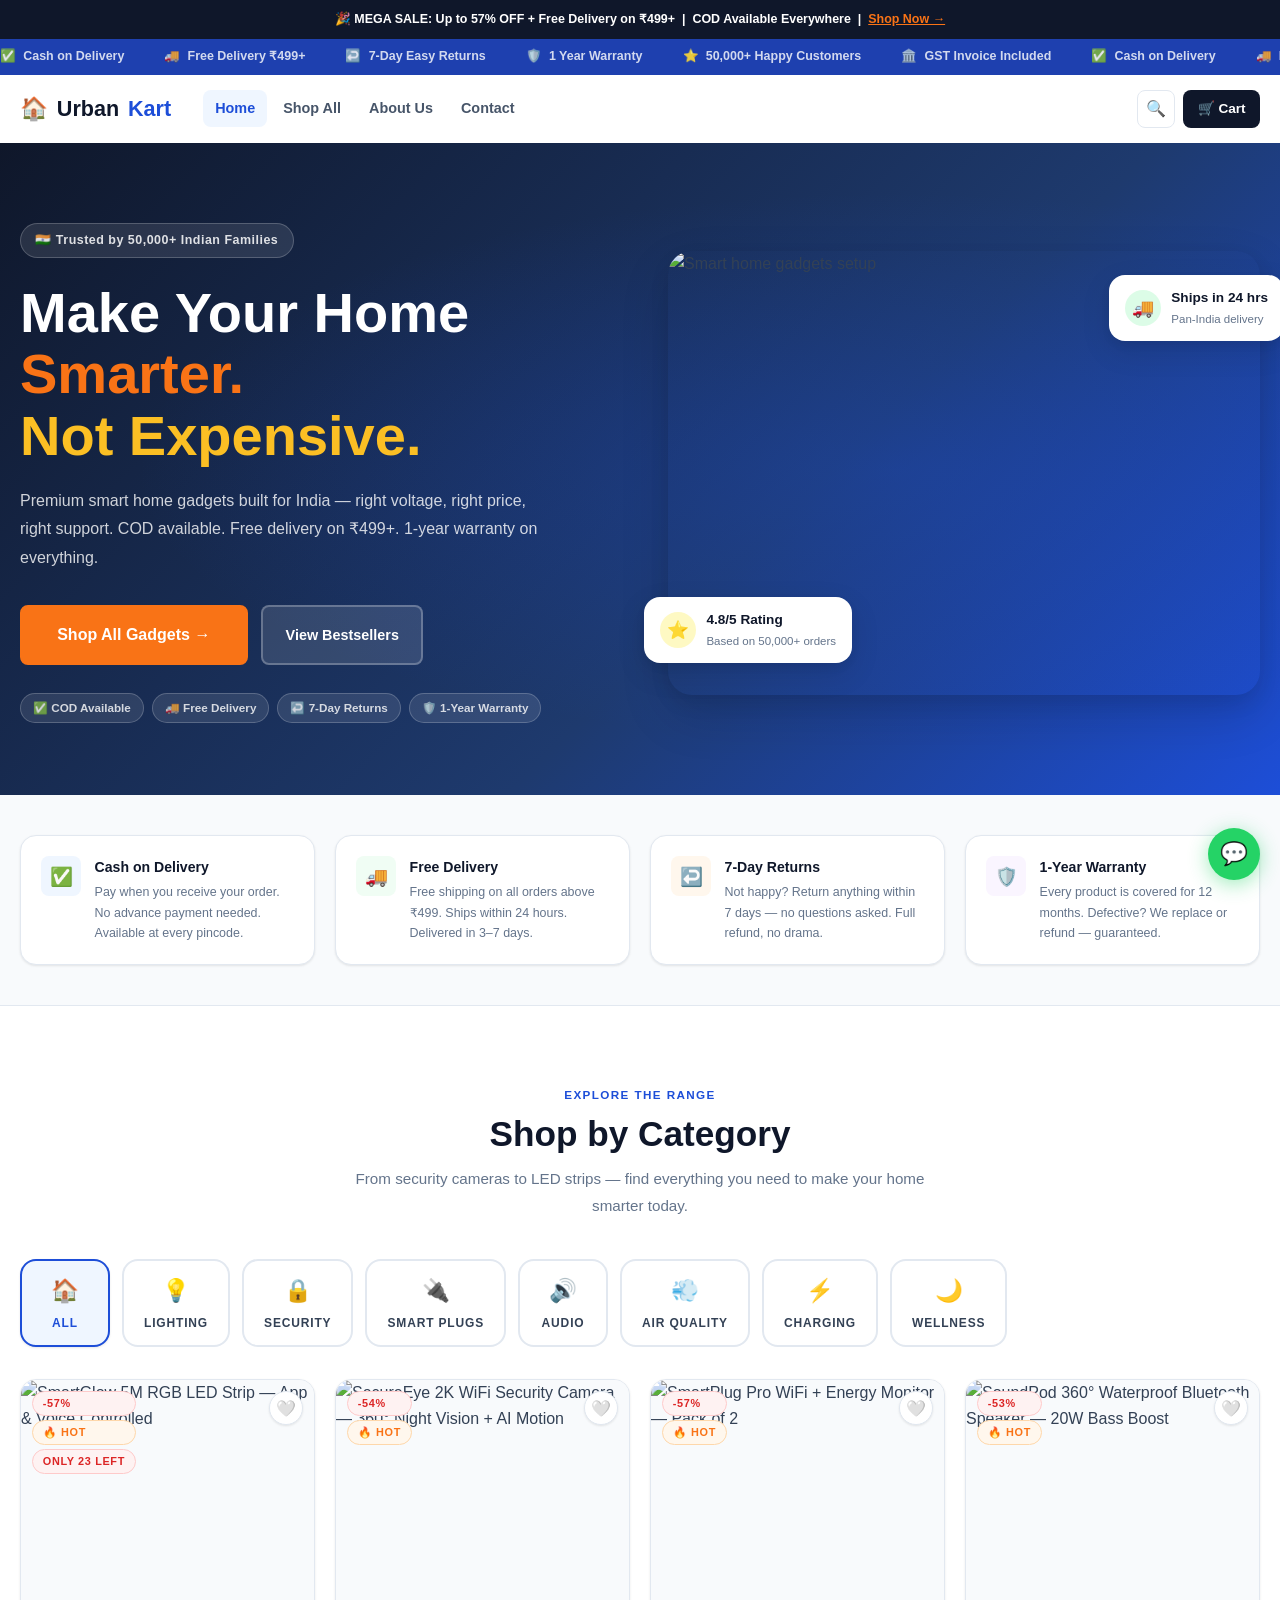
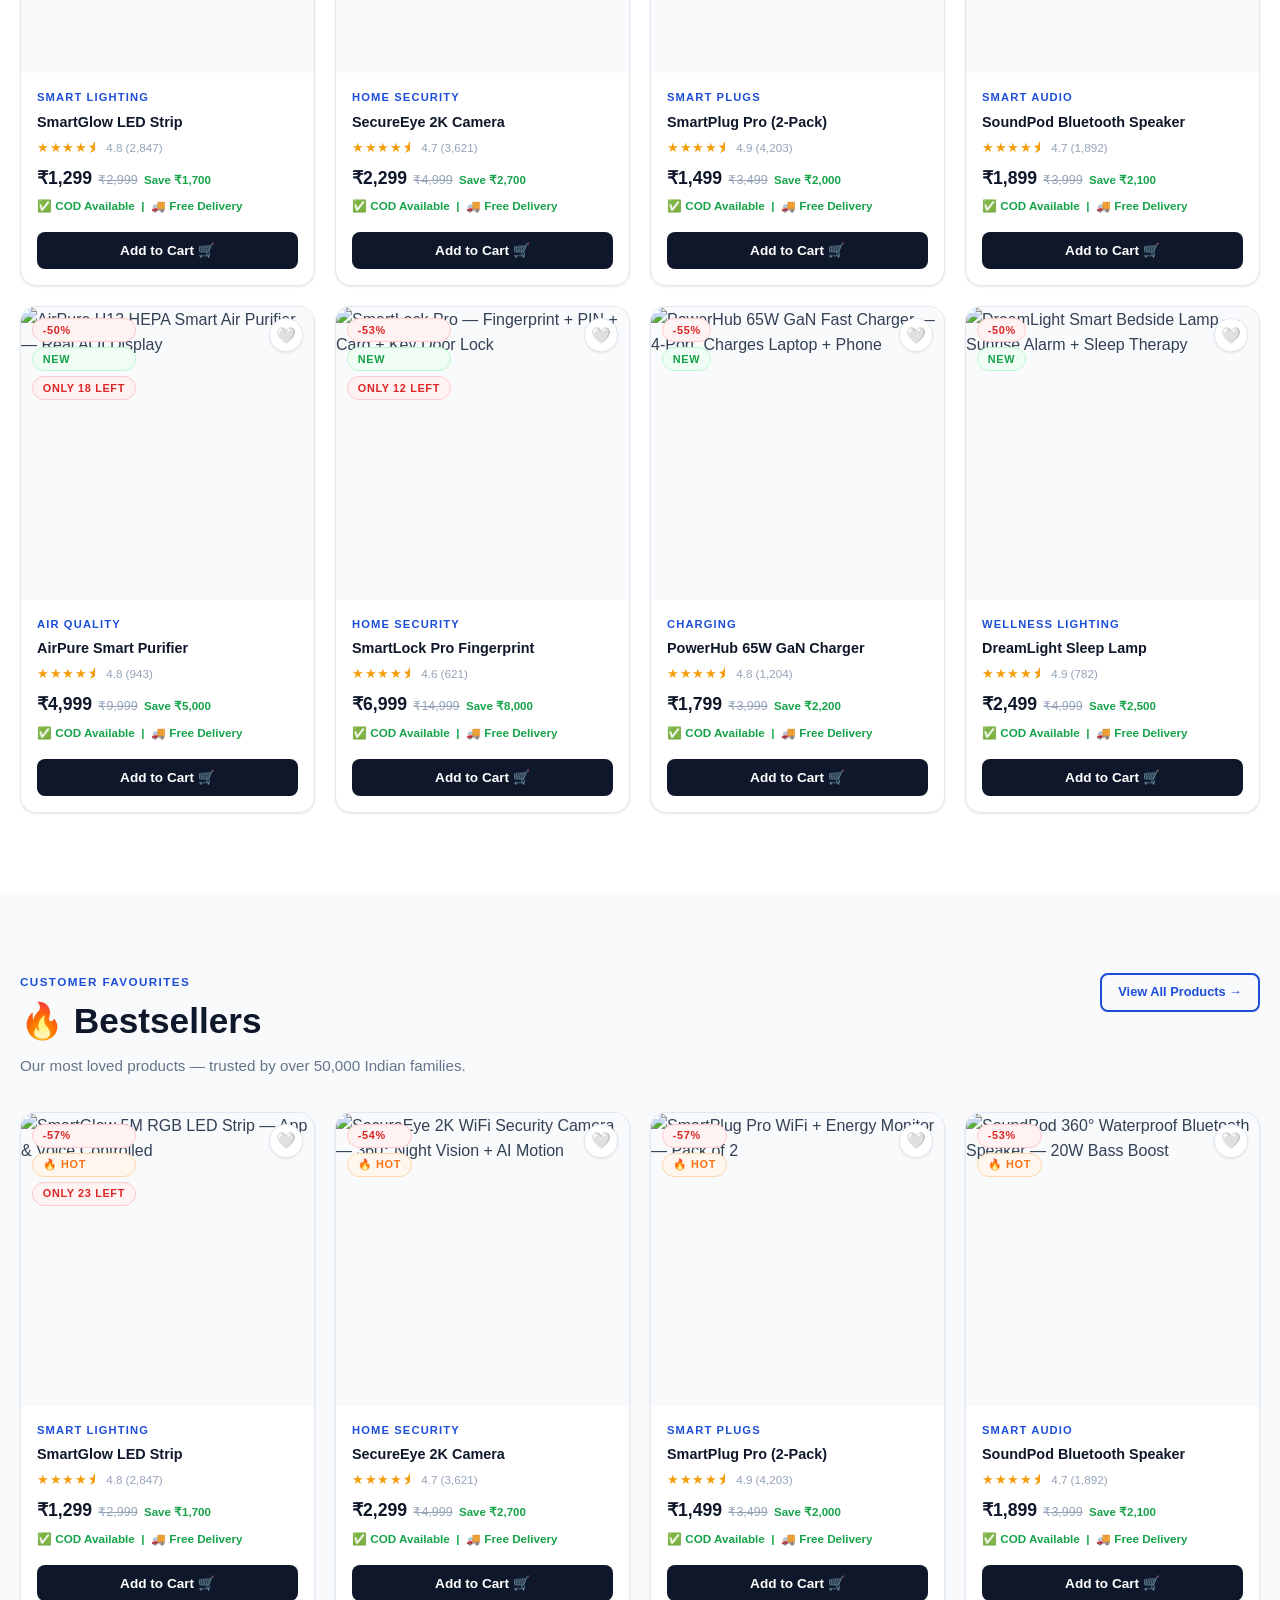
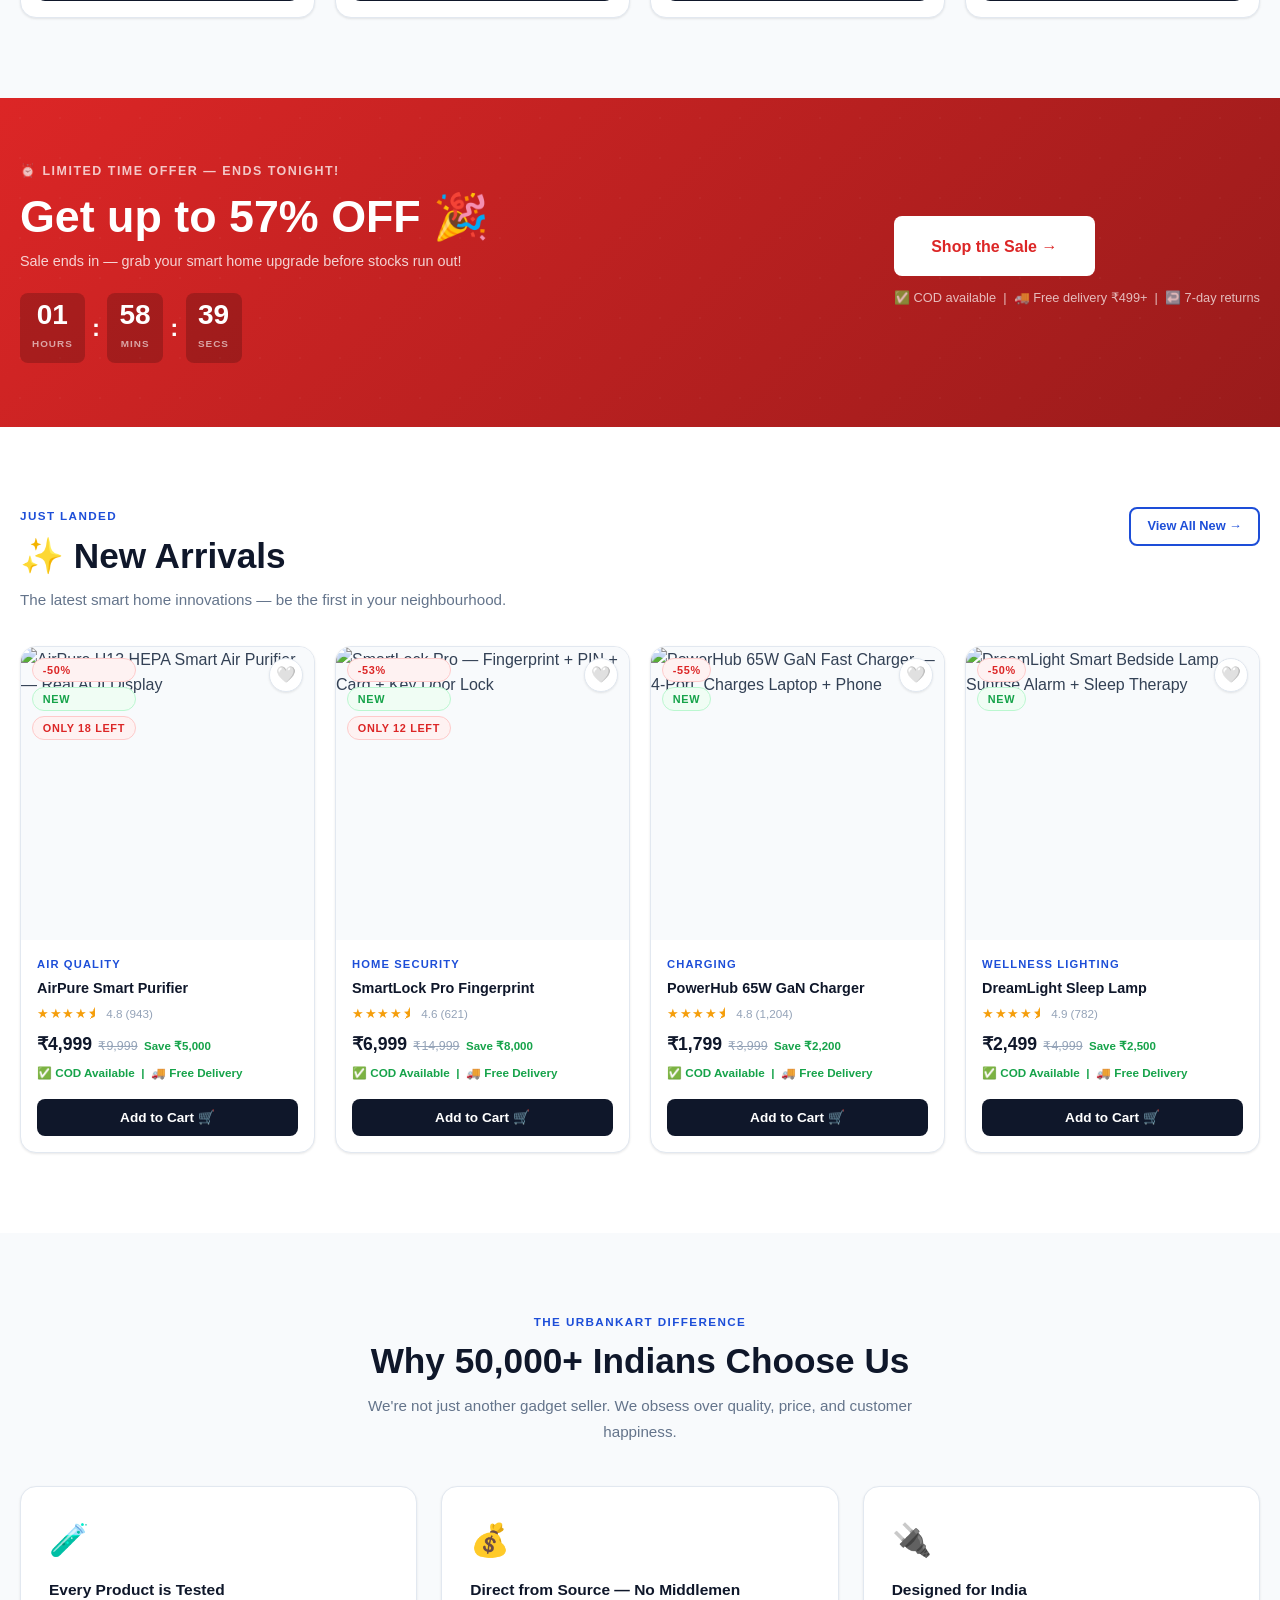
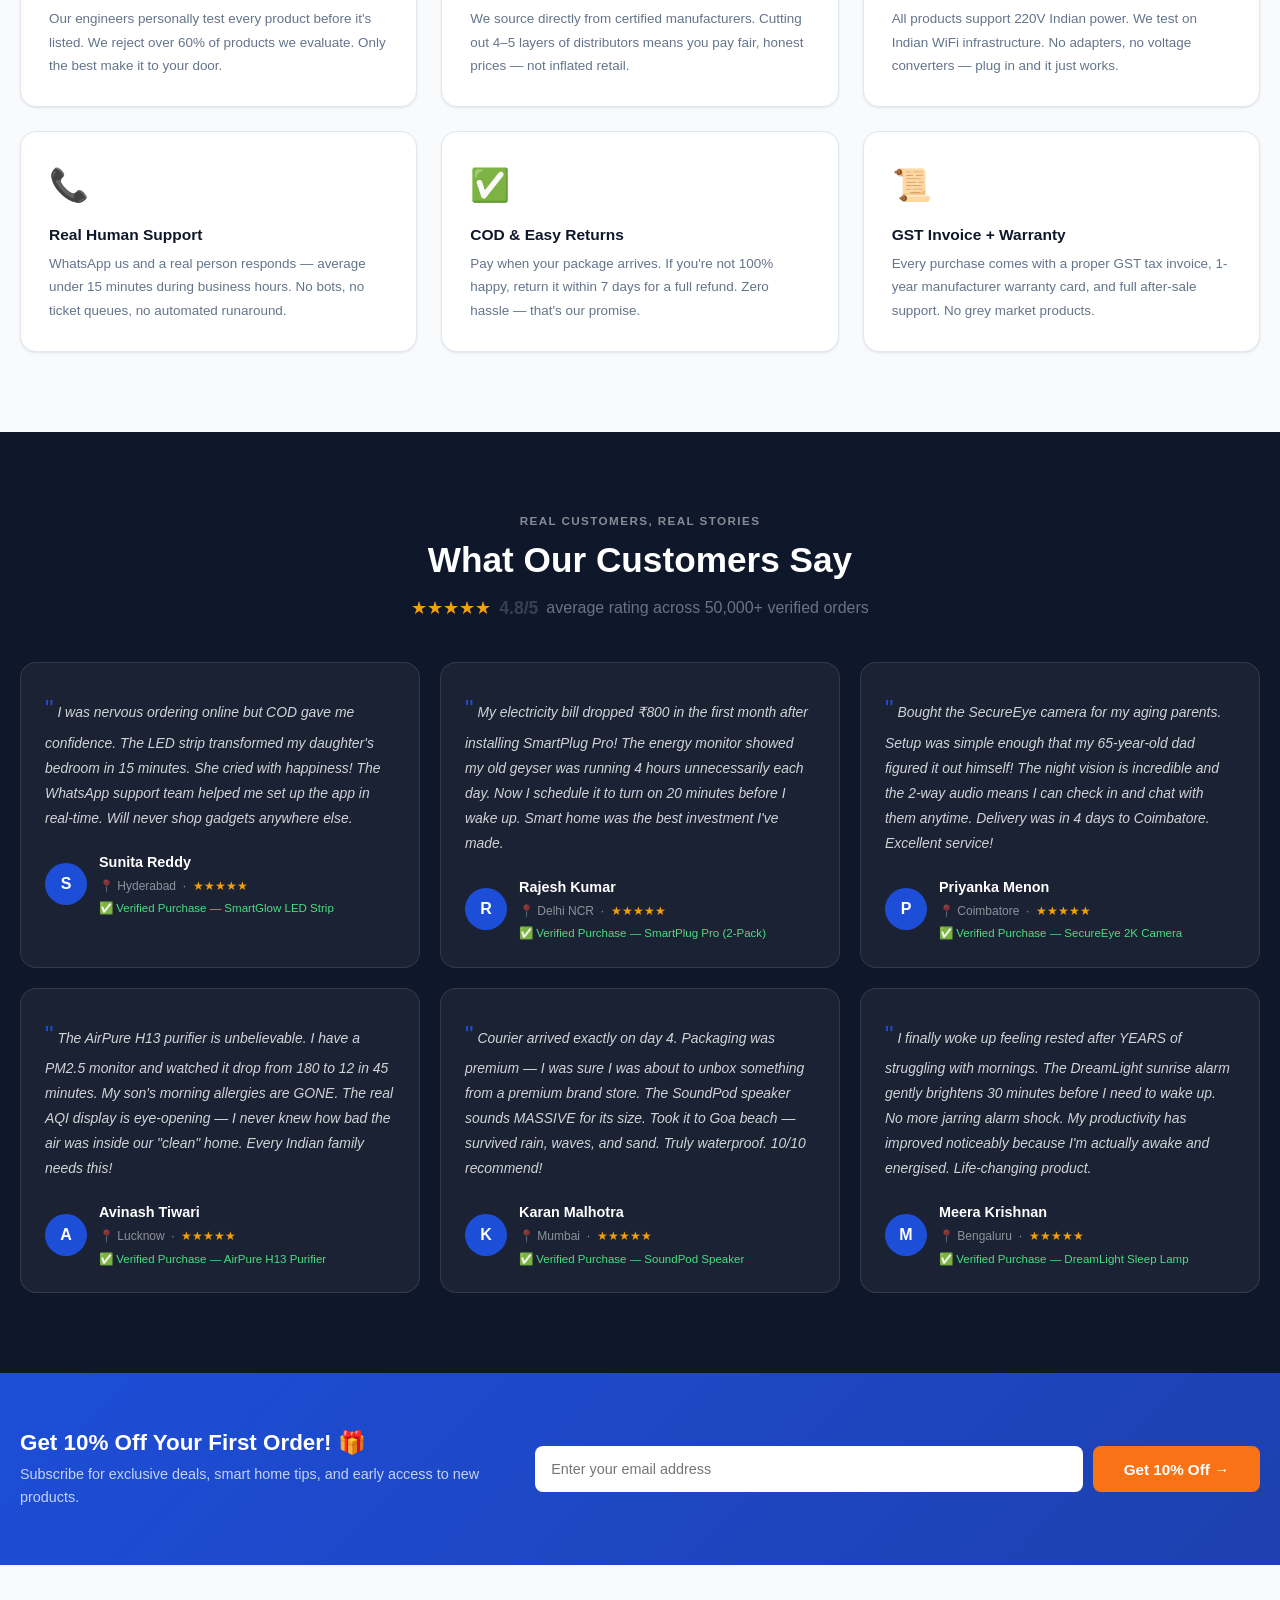
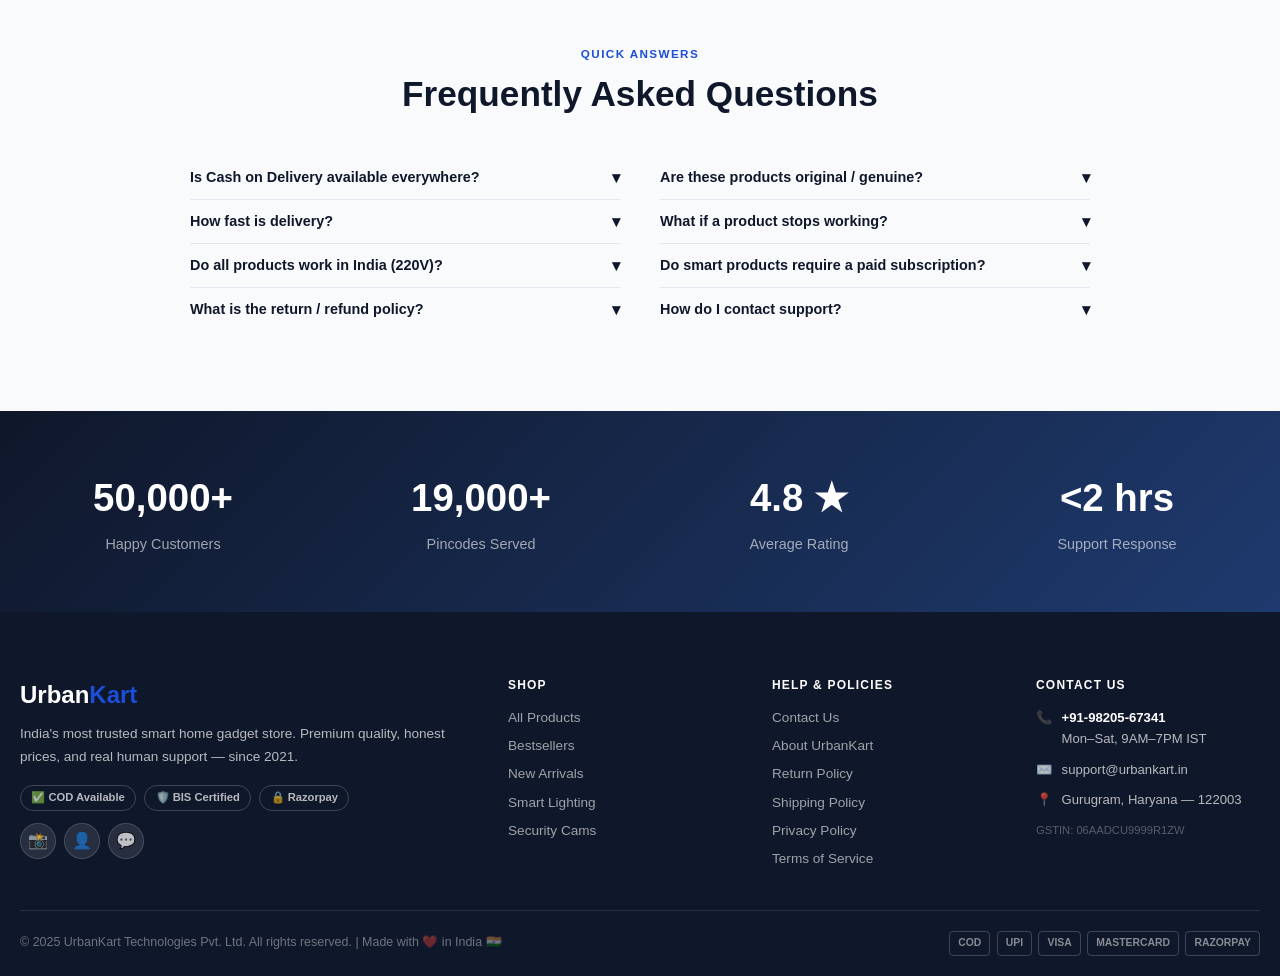
==== commit 6a8296eb: "Rebuild UrbanKart store from scratch — complete 7-page smart home eCommerce site Co-authored-by: Ana" ====
--- a/store/index.html
+++ b/store/index.html
@@ -3,302 +3,298 @@
 <head>
   <meta charset="UTF-8" />
   <meta name="viewport" content="width=device-width, initial-scale=1.0" />
-  <title>UrbanKart — Smart Home Gadgets | COD Available | Free Delivery ₹499+</title>
-  <meta name="description" content="India's most trusted smart home gadget store. Shop WiFi cameras, LED strips, smart plugs & more. Cash on delivery available. Free delivery on orders above ₹499." />
-  <meta name="keywords" content="smart home gadgets india, wifi camera india, led strip lights, smart plug india, buy smart gadgets online" />
-  <meta property="og:title" content="UrbanKart — Smart Home Gadgets India" />
-  <meta property="og:description" content="Shop premium smart home gadgets with COD, free delivery & easy returns. Trusted by 50,000+ happy customers." />
-  <meta property="og:type" content="website" />
-  <!-- Schema Markup -->
-  <script type="application/ld+json">
-  {
-    "@context": "https://schema.org",
-    "@type": "Store",
-    "name": "UrbanKart",
-    "description": "India's trusted smart home gadget store",
-    "url": "https://urbankart.in",
-    "telephone": "+91-98765-43210",
-    "address": {
-      "@type": "PostalAddress",
-      "streetAddress": "42, Cyber Hub, Sector 24",
-      "addressLocality": "Gurugram",
-      "addressRegion": "Haryana",
-      "postalCode": "122002",
-      "addressCountry": "IN"
-    },
-    "priceRange": "₹₹",
-    "openingHours": "Mo-Sa 09:00-18:00"
-  }
-  </script>
+  <title>UrbanKart — Smart Home Gadgets India | COD | Free Delivery ₹499+</title>
+  <meta name="description" content="Buy premium smart home gadgets online in India. WiFi cameras, LED strips, smart plugs, air purifiers & more. Cash on delivery available. Free delivery on ₹499+. 50,000+ happy customers." />
+  <meta name="keywords" content="smart home gadgets india, smart led strip, wifi security camera india, smart plug india, cash on delivery smart home" />
+  <link rel="icon" href="data:image/svg+xml,<svg xmlns='http://www.w3.org/2000/svg' viewBox='0 0 100 100'><text y='.9em' font-size='90'>🏠</text></svg>" />
+  <link rel="preconnect" href="https://fonts.googleapis.com" />
+  <link rel="preconnect" href="https://fonts.gstatic.com" crossorigin />
   <link rel="stylesheet" href="css/main.css" />
   <link rel="stylesheet" href="css/home.css" />
-  <link rel="icon" href="data:image/svg+xml,<svg xmlns='http://www.w3.org/2000/svg' viewBox='0 0 100 100'><text y='.9em' font-size='90'>🏠</text></svg>" />
 </head>
 <body>
 
 <!-- ── Announcement Bar ── -->
 <div class="announcement-bar">
-  🎉 <strong>MEGA SALE:</strong> Up to 50% OFF on all Smart Home Gadgets! Free Delivery on orders ₹499+ &nbsp;|&nbsp;
-  COD Available Across India &nbsp;|&nbsp; <a href="products.html">Shop Now →</a>
+  🎉 <strong>MEGA SALE:</strong> Up to 57% OFF + Free Delivery on ₹499+ &nbsp;|&nbsp; COD Available Everywhere &nbsp;|&nbsp;
+  <a href="products.html">Shop Now →</a>
 </div>
 
-<!-- ── Scrolling Trust Strip ── -->
-<div class="trust-strip">
+<!-- ── Trust Strip ── -->
+<div class="trust-strip" role="marquee" aria-label="Trust badges">
   <div class="trust-strip__inner">
-    <span class="trust-item"><span>✅</span><span>Cash on Delivery</span></span>
-    <span class="trust-item"><span>🚚</span><span>Free Delivery ₹499+</span></span>
-    <span class="trust-item"><span>↩️</span><span>7-Day Easy Returns</span></span>
-    <span class="trust-item"><span>🛡️</span><span>1 Year Warranty</span></span>
-    <span class="trust-item"><span>📞</span><span>24/7 Support</span></span>
-    <span class="trust-item"><span>⭐</span><span>50,000+ Happy Customers</span></span>
-    <span class="trust-item"><span>🏆</span><span>Genuine Products</span></span>
-    <span class="trust-item"><span>🇮🇳</span><span>Made for India</span></span>
-    <!-- Duplicate for seamless loop -->
-    <span class="trust-item"><span>✅</span><span>Cash on Delivery</span></span>
-    <span class="trust-item"><span>🚚</span><span>Free Delivery ₹499+</span></span>
-    <span class="trust-item"><span>↩️</span><span>7-Day Easy Returns</span></span>
-    <span class="trust-item"><span>🛡️</span><span>1 Year Warranty</span></span>
-    <span class="trust-item"><span>📞</span><span>24/7 Support</span></span>
-    <span class="trust-item"><span>⭐</span><span>50,000+ Happy Customers</span></span>
-    <span class="trust-item"><span>🏆</span><span>Genuine Products</span></span>
-    <span class="trust-item"><span>🇮🇳</span><span>Made for India</span></span>
+    <span class="trust-strip__item">✅ <span>Cash on Delivery</span></span>
+    <span class="trust-strip__item">🚚 <span>Free Delivery ₹499+</span></span>
+    <span class="trust-strip__item">↩️ <span>7-Day Easy Returns</span></span>
+    <span class="trust-strip__item">🛡️ <span>1 Year Warranty</span></span>
+    <span class="trust-strip__item">⭐ <span>50,000+ Happy Customers</span></span>
+    <span class="trust-strip__item">🏛️ <span>GST Invoice Included</span></span>
+    <span class="trust-strip__item">✅ <span>Cash on Delivery</span></span>
+    <span class="trust-strip__item">🚚 <span>Free Delivery ₹499+</span></span>
+    <span class="trust-strip__item">↩️ <span>7-Day Easy Returns</span></span>
+    <span class="trust-strip__item">🛡️ <span>1 Year Warranty</span></span>
+    <span class="trust-strip__item">⭐ <span>50,000+ Happy Customers</span></span>
+    <span class="trust-strip__item">🏛️ <span>GST Invoice Included</span></span>
   </div>
 </div>
 
 <!-- ── Navigation ── -->
-<nav class="nav">
+<nav class="nav" role="navigation" aria-label="Main navigation">
   <div class="nav__inner">
-    <a href="index.html" class="nav__logo">
-      <div class="nav__logo-icon">🏠</div>
+    <a href="index.html" class="nav__logo" aria-label="UrbanKart Home">
+      <div class="nav__logo-icon" aria-hidden="true">🏠</div>
       Urban<span>Kart</span>
     </a>
-    <ul class="nav__links">
+    <ul class="nav__links" role="list">
       <li><a href="index.html" class="active">Home</a></li>
-      <li><a href="products.html">Shop</a></li>
-      <li><a href="about.html">About</a></li>
+      <li><a href="products.html">Shop All</a></li>
+      <li><a href="about.html">About Us</a></li>
       <li><a href="contact.html">Contact</a></li>
     </ul>
     <div class="nav__actions">
-      <button class="nav__search-btn hide-mobile" aria-label="Search" onclick="document.getElementById('searchModal').style.display='flex'">🔍</button>
-      <a href="cart.html" class="nav__cart-btn" aria-label="Cart">
+      <button class="nav__icon-btn" data-search-open aria-label="Open search">🔍</button>
+      <a href="cart.html" class="nav__cart-btn" aria-label="Shopping cart">
         🛒 Cart
-        <span class="cart-badge" style="display:none">0</span>
+        <span class="cart-badge" style="display:none;" aria-live="polite">0</span>
       </a>
-      <button class="nav__burger" aria-label="Menu">
+      <button class="nav__burger" aria-label="Toggle menu" aria-expanded="false">
         <span></span><span></span><span></span>
       </button>
     </div>
   </div>
 </nav>
 
-<!-- ── Hero Section ── -->
-<section class="hero">
-  <div class="hero__inner container">
-    <div class="hero__content">
-      <div class="hero__eyebrow reveal">
-        <span>🏆</span> Trusted by 50,000+ Indian Families
-      </div>
-      <h1 class="hero__title reveal reveal-delay-1">
-        Make Your Home<br>
-        <span class="highlight">Smarter</span>,<br>
-        Life <span class="hl-orange">Easier</span>
-      </h1>
-      <p class="hero__desc reveal reveal-delay-2">
-        Premium smart home gadgets — WiFi cameras, LED strips, smart plugs & more. All at prices that make sense for India.
-      </p>
-      <div class="hero__actions reveal reveal-delay-2">
-        <a href="products.html" class="btn btn-secondary btn-lg">Shop Now &nbsp;→</a>
-        <a href="#bestsellers" class="btn btn-outline" style="border-color:rgba(255,255,255,.4);color:white;">View Bestsellers</a>
-      </div>
-      <div class="hero__trust-badges reveal reveal-delay-3">
-        <div class="hero__badge">
-          <span>✅</span><span>Cash on Delivery</span>
-        </div>
-        <div class="hero__badge">
-          <span>🚚</span><span>Free Delivery ₹499+</span>
-        </div>
-        <div class="hero__badge">
-          <span>↩️</span><span>7-Day Returns</span>
-        </div>
-        <div class="hero__badge">
-          <span>🛡️</span><span>1 Year Warranty</span>
-        </div>
-      </div>
-    </div>
-    <div class="hero__visual reveal reveal-delay-1">
-      <div class="hero__img-wrap">
-        <img src="https://images.unsplash.com/photo-1558618666-fcd25c85cd64?w=800&q=80" alt="Smart Home Products" />
-        <div class="hero__float-card hero__float-card--rating">
-          <div class="hero__float-icon green">⭐</div>
-          <div>
-            <strong style="color:var(--dark)">4.8/5 Rating</strong><br>
-            <small style="color:var(--gray-500)">50,000+ reviews</small>
-          </div>
-        </div>
-        <div class="hero__float-card hero__float-card--delivery">
-          <div class="hero__float-icon blue">🚚</div>
-          <div>
-            <strong style="color:var(--dark)">Fast Delivery</strong><br>
-            <small style="color:var(--gray-500)">3–7 days pan India</small>
-          </div>
-        </div>
-      </div>
-    </div>
-  </div>
-</section>
-
-<!-- ── Trust Badges ── -->
-<section class="trust-section">
-  <div class="container">
-    <div class="trust-section__grid">
-      <div class="trust-item-box reveal">
-        <div class="trust-item-box__icon blue">🚚</div>
+<!-- ── Hero ── -->
+<section class="hero" aria-label="Hero section">
+  <div class="container">
+    <div class="hero__inner">
+      <div class="hero__content">
+        <div class="hero__eyebrow">🇮🇳 Trusted by 50,000+ Indian Families</div>
+        <h1 class="hero__title">
+          Make Your Home<br /><span class="hl">Smarter.</span><br />
+          <span class="hl2">Not Expensive.</span>
+        </h1>
+        <p class="hero__desc">
+          Premium smart home gadgets built for India — right voltage, right price, right support.
+          COD available. Free delivery on ₹499+. 1-year warranty on everything.
+        </p>
+        <div class="hero__actions">
+          <a href="products.html" class="btn btn-accent btn-xl">Shop All Gadgets →</a>
+          <a href="#bestsellers" class="btn" style="background:rgba(255,255,255,.12);color:white;border:2px solid rgba(255,255,255,.25);">View Bestsellers</a>
+        </div>
+        <div class="hero__trust-badges">
+          <span class="hero__badge">✅ COD Available</span>
+          <span class="hero__badge">🚚 Free Delivery</span>
+          <span class="hero__badge">↩️ 7-Day Returns</span>
+          <span class="hero__badge">🛡️ 1-Year Warranty</span>
+        </div>
+      </div>
+      <div class="hero__visual">
+        <div class="hero__img-wrap">
+          <img src="https://images.unsplash.com/photo-1558618666-fcd25c85cd64?w=900&q=85" alt="Smart home gadgets setup" loading="eager" />
+        </div>
+        <div class="hero__float hero__float--rating">
+          <div class="hero__float-icon yellow">⭐</div>
+          <div>
+            <strong>4.8/5 Rating</strong>
+            <small>Based on 50,000+ orders</small>
+          </div>
+        </div>
+        <div class="hero__float hero__float--orders">
+          <div class="hero__float-icon green">🚚</div>
+          <div>
+            <strong>Ships in 24 hrs</strong>
+            <small>Pan-India delivery</small>
+          </div>
+        </div>
+      </div>
+    </div>
+  </div>
+</section>
+
+<!-- ── Trust Boxes ── -->
+<section class="section-sm" style="background:var(--gray-50);border-bottom:1px solid var(--gray-200);">
+  <div class="container">
+    <div class="trust-boxes">
+      <div class="trust-box reveal">
+        <div class="trust-box__icon blue">✅</div>
         <div>
-          <div class="trust-item-box__title">Free Delivery</div>
-          <div class="trust-item-box__desc">On all orders above ₹499. Pan-India shipping.</div>
-        </div>
-      </div>
-      <div class="trust-item-box reveal reveal-delay-1">
-        <div class="trust-item-box__icon green">✅</div>
+          <div class="trust-box__title">Cash on Delivery</div>
+          <div class="trust-box__desc">Pay when you receive your order. No advance payment needed. Available at every pincode.</div>
+        </div>
+      </div>
+      <div class="trust-box reveal reveal-delay-1">
+        <div class="trust-box__icon green">🚚</div>
         <div>
-          <div class="trust-item-box__title">Cash on Delivery</div>
-          <div class="trust-item-box__desc">Pay when you receive. Available across India.</div>
-        </div>
-      </div>
-      <div class="trust-item-box reveal reveal-delay-2">
-        <div class="trust-item-box__icon orange">↩️</div>
+          <div class="trust-box__title">Free Delivery</div>
+          <div class="trust-box__desc">Free shipping on all orders above ₹499. Ships within 24 hours. Delivered in 3–7 days.</div>
+        </div>
+      </div>
+      <div class="trust-box reveal reveal-delay-2">
+        <div class="trust-box__icon orange">↩️</div>
         <div>
-          <div class="trust-item-box__title">Easy 7-Day Returns</div>
-          <div class="trust-item-box__desc">Not happy? Return it — no questions asked.</div>
-        </div>
-      </div>
-      <div class="trust-item-box reveal reveal-delay-3">
-        <div class="trust-item-box__icon purple">🛡️</div>
+          <div class="trust-box__title">7-Day Returns</div>
+          <div class="trust-box__desc">Not happy? Return anything within 7 days — no questions asked. Full refund, no drama.</div>
+        </div>
+      </div>
+      <div class="trust-box reveal reveal-delay-3">
+        <div class="trust-box__icon purple">🛡️</div>
         <div>
-          <div class="trust-item-box__title">1 Year Warranty</div>
-          <div class="trust-item-box__desc">Every product backed by manufacturer warranty.</div>
-        </div>
-      </div>
-    </div>
-  </div>
-</section>
-
-<!-- ── Categories ── -->
-<section class="category-strip">
-  <div class="container">
-    <p class="category-strip__title">Shop by Category</p>
-    <div class="category-strip__grid">
+          <div class="trust-box__title">1-Year Warranty</div>
+          <div class="trust-box__desc">Every product is covered for 12 months. Defective? We replace or refund — guaranteed.</div>
+        </div>
+      </div>
+    </div>
+  </div>
+</section>
+
+<!-- ── Shop by Category ── -->
+<section class="section">
+  <div class="container">
+    <div class="text-center" style="margin-bottom:2.5rem;">
+      <span class="section__eyebrow">Explore the Range</span>
+      <h2 class="section__title">Shop by Category</h2>
+      <p class="section__sub" style="margin:0 auto;">From security cameras to LED strips — find everything you need to make your home smarter today.</p>
+    </div>
+    <div class="categories-grid" id="cat-filter">
       <div class="category-card active" onclick="filterByCategory('all', this)">
-        <div class="category-card__icon">🏠</div>
-        <div class="category-card__name">All Products</div>
+        <span class="category-card__icon">🏠</span>
+        <span class="category-card__name">All</span>
       </div>
       <div class="category-card" onclick="filterByCategory('lighting', this)">
-        <div class="category-card__icon">💡</div>
-        <div class="category-card__name">Lighting</div>
+        <span class="category-card__icon">💡</span>
+        <span class="category-card__name">Lighting</span>
       </div>
       <div class="category-card" onclick="filterByCategory('security', this)">
-        <div class="category-card__icon">🔒</div>
-        <div class="category-card__name">Security</div>
+        <span class="category-card__icon">🔒</span>
+        <span class="category-card__name">Security</span>
       </div>
       <div class="category-card" onclick="filterByCategory('smart-plugs', this)">
-        <div class="category-card__icon">🔌</div>
-        <div class="category-card__name">Smart Plugs</div>
+        <span class="category-card__icon">🔌</span>
+        <span class="category-card__name">Smart Plugs</span>
       </div>
       <div class="category-card" onclick="filterByCategory('audio', this)">
-        <div class="category-card__icon">🔊</div>
-        <div class="category-card__name">Audio</div>
+        <span class="category-card__icon">🔊</span>
+        <span class="category-card__name">Audio</span>
       </div>
       <div class="category-card" onclick="filterByCategory('air-quality', this)">
-        <div class="category-card__icon">💨</div>
-        <div class="category-card__name">Air Quality</div>
+        <span class="category-card__icon">💨</span>
+        <span class="category-card__name">Air Quality</span>
       </div>
       <div class="category-card" onclick="filterByCategory('charging', this)">
-        <div class="category-card__icon">⚡</div>
-        <div class="category-card__name">Charging</div>
+        <span class="category-card__icon">⚡</span>
+        <span class="category-card__name">Charging</span>
       </div>
       <div class="category-card" onclick="filterByCategory('wellness', this)">
-        <div class="category-card__icon">🌙</div>
-        <div class="category-card__name">Wellness</div>
-      </div>
-    </div>
-  </div>
-</section>
-
-<!-- ── Bestselling Products ── -->
-<section class="section products-section" id="bestsellers">
+        <span class="category-card__icon">🌙</span>
+        <span class="category-card__name">Wellness</span>
+      </div>
+    </div>
+    <div class="products-grid" id="cat-products" style="margin-top:2rem;"></div>
+  </div>
+</section>
+
+<!-- ── Bestsellers ── -->
+<section class="section" style="background:var(--gray-50);" id="bestsellers">
   <div class="container">
     <div class="section-header">
       <div>
-        <p class="section__label">Most Popular</p>
-        <h2 class="section__title">Bestselling Products</h2>
-      </div>
-      <a href="products.html" class="btn btn-outline btn-sm">View All →</a>
-    </div>
-    <div class="products-grid" id="products-grid">
-      <!-- Filled by JS -->
-    </div>
-  </div>
-</section>
-
-<!-- ── Flash Sale Urgency Banner ── -->
-<section class="section-sm">
-  <div class="container">
-    <div class="urgency-banner reveal">
-      <div class="urgency-banner__content">
-        <p class="urgency-banner__eyebrow">⚡ Flash Sale — Limited Time</p>
-        <h3 class="urgency-banner__title">Extra 10% OFF + Free Gift</h3>
-        <p class="urgency-banner__sub">On orders above ₹2,000. Use code <strong>SMART10</strong> at checkout.</p>
-      </div>
-      <div class="urgency-timer">
-        <div class="timer-block"><span class="timer-block__num" id="t-hours">06</span><span class="timer-block__label">Hours</span></div>
-        <span class="timer-sep">:</span>
-        <div class="timer-block"><span class="timer-block__num" id="t-mins">00</span><span class="timer-block__label">Mins</span></div>
-        <span class="timer-sep">:</span>
-        <div class="timer-block"><span class="timer-block__num" id="t-secs">00</span><span class="timer-block__label">Secs</span></div>
-      </div>
-      <a href="products.html" class="btn btn-secondary btn-lg" style="flex-shrink:0;">Grab the Deal →</a>
-    </div>
-  </div>
-</section>
-
-<!-- ── Why Choose UrbanKart ── -->
-<section class="section why-section">
-  <div class="container">
-    <div class="text-center">
-      <p class="section__label">Why 50,000+ Indians Choose Us</p>
-      <h2 class="section__title">The UrbanKart Difference</h2>
-      <p class="section__sub">We don't just sell gadgets — we help Indian families build smarter homes they're proud of.</p>
+        <span class="section__eyebrow">Customer Favourites</span>
+        <h2 class="section__title">🔥 Bestsellers</h2>
+        <p class="section__sub">Our most loved products — trusted by over 50,000 Indian families.</p>
+      </div>
+      <a href="products.html" class="btn btn-outline btn-sm">View All Products →</a>
+    </div>
+    <div class="products-grid" id="bestsellers-grid"></div>
+  </div>
+</section>
+
+<!-- ── Urgency / Sale ── -->
+<section class="urgency-section">
+  <div class="container">
+    <div class="urgency-inner">
+      <div>
+        <div class="urgency-eyebrow">⏰ Limited Time Offer — Ends Tonight!</div>
+        <h2 class="urgency-title">Get up to 57% OFF 🎉</h2>
+        <p class="urgency-sub">Sale ends in — grab your smart home upgrade before stocks run out!</p>
+        <div class="countdown" style="margin-top:1.25rem;" aria-label="Sale countdown timer">
+          <div class="countdown-block">
+            <span class="countdown-block__num" data-countdown="h">06</span>
+            <span class="countdown-block__label">Hours</span>
+          </div>
+          <span class="countdown-sep">:</span>
+          <div class="countdown-block">
+            <span class="countdown-block__num" data-countdown="m">47</span>
+            <span class="countdown-block__label">Mins</span>
+          </div>
+          <span class="countdown-sep">:</span>
+          <div class="countdown-block">
+            <span class="countdown-block__num" data-countdown="s">33</span>
+            <span class="countdown-block__label">Secs</span>
+          </div>
+        </div>
+      </div>
+      <div style="display:flex;flex-direction:column;gap:.75rem;align-items:flex-start;">
+        <a href="products.html" class="btn btn-xl" style="background:white;color:var(--danger);font-weight:900;">Shop the Sale →</a>
+        <div style="font-size:.8rem;color:rgba(255,255,255,.7);">✅ COD available &nbsp;|&nbsp; 🚚 Free delivery ₹499+ &nbsp;|&nbsp; ↩️ 7-day returns</div>
+      </div>
+    </div>
+  </div>
+</section>
+
+<!-- ── New Arrivals ── -->
+<section class="section">
+  <div class="container">
+    <div class="section-header">
+      <div>
+        <span class="section__eyebrow">Just Landed</span>
+        <h2 class="section__title">✨ New Arrivals</h2>
+        <p class="section__sub">The latest smart home innovations — be the first in your neighbourhood.</p>
+      </div>
+      <a href="products.html?cat=new" class="btn btn-outline btn-sm">View All New →</a>
+    </div>
+    <div class="products-grid" id="new-arrivals-grid"></div>
+  </div>
+</section>
+
+<!-- ── Why UrbanKart ── -->
+<section class="section" style="background:var(--gray-50);">
+  <div class="container">
+    <div class="text-center" style="margin-bottom:0;">
+      <span class="section__eyebrow">The UrbanKart Difference</span>
+      <h2 class="section__title">Why 50,000+ Indians Choose Us</h2>
+      <p class="section__sub" style="margin:0 auto;">We're not just another gadget seller. We obsess over quality, price, and customer happiness.</p>
     </div>
     <div class="why-grid">
       <div class="why-card reveal">
-        <div class="why-card__icon">🔍</div>
-        <h4 class="why-card__title">Genuinely Tested Products</h4>
-        <p class="why-card__desc">Every product goes through 30-day testing by our team before we stock it. No junk, ever.</p>
+        <div class="why-card__icon">🧪</div>
+        <h4 class="why-card__title">Every Product is Tested</h4>
+        <p class="why-card__desc">Our engineers personally test every product before it's listed. We reject over 60% of products we evaluate. Only the best make it to your door.</p>
       </div>
       <div class="why-card reveal reveal-delay-1">
-        <div class="why-card__icon">✅</div>
-        <h4 class="why-card__title">Cash on Delivery — Everywhere</h4>
-        <p class="why-card__desc">Not comfortable paying online? Pay cash when your order arrives. 100% of India covered.</p>
+        <div class="why-card__icon">💰</div>
+        <h4 class="why-card__title">Direct from Source — No Middlemen</h4>
+        <p class="why-card__desc">We source directly from certified manufacturers. Cutting out 4–5 layers of distributors means you pay fair, honest prices — not inflated retail.</p>
       </div>
       <div class="why-card reveal reveal-delay-2">
-        <div class="why-card__icon">🚚</div>
-        <h4 class="why-card__title">Fast Pan-India Delivery</h4>
-        <p class="why-card__desc">Delivered to 19,000+ pincodes across India in 3–7 business days.</p>
-      </div>
-      <div class="why-card reveal">
-        <div class="why-card__icon">↩️</div>
-        <h4 class="why-card__title">Hassle-Free Returns</h4>
-        <p class="why-card__desc">Changed your mind? Return within 7 days for a full refund — free pickup from your door.</p>
-      </div>
-      <div class="why-card reveal reveal-delay-1">
+        <div class="why-card__icon">🔌</div>
+        <h4 class="why-card__title">Designed for India</h4>
+        <p class="why-card__desc">All products support 220V Indian power. We test on Indian WiFi infrastructure. No adapters, no voltage converters — plug in and it just works.</p>
+      </div>
+      <div class="why-card reveal reveal-delay-3">
         <div class="why-card__icon">📞</div>
         <h4 class="why-card__title">Real Human Support</h4>
-        <p class="why-card__desc">Call, WhatsApp, or email — a real person responds within 2 hours. Always in Hindi or English.</p>
-      </div>
-      <div class="why-card reveal reveal-delay-2">
-        <div class="why-card__icon">🏆</div>
-        <h4 class="why-card__title">Guaranteed Genuine</h4>
-        <p class="why-card__desc">We source directly from verified manufacturers. GST invoices provided for every order.</p>
+        <p class="why-card__desc">WhatsApp us and a real person responds — average under 15 minutes during business hours. No bots, no ticket queues, no automated runaround.</p>
+      </div>
+      <div class="why-card reveal reveal-delay-4">
+        <div class="why-card__icon">✅</div>
+        <h4 class="why-card__title">COD & Easy Returns</h4>
+        <p class="why-card__desc">Pay when your package arrives. If you're not 100% happy, return it within 7 days for a full refund. Zero hassle — that's our promise.</p>
+      </div>
+      <div class="why-card reveal">
+        <div class="why-card__icon">📜</div>
+        <h4 class="why-card__title">GST Invoice + Warranty</h4>
+        <p class="why-card__desc">Every purchase comes with a proper GST tax invoice, 1-year manufacturer warranty card, and full after-sale support. No grey market products.</p>
       </div>
     </div>
   </div>
@@ -307,252 +303,94 @@
 <!-- ── Testimonials ── -->
 <section class="section testimonials-section">
   <div class="container">
-    <div class="text-center">
-      <p class="section__label">Real Customers. Real Stories.</p>
+    <div class="text-center" style="margin-bottom:2.5rem;">
+      <span class="section__eyebrow">Real Customers, Real Stories</span>
       <h2 class="section__title">What Our Customers Say</h2>
-      <p class="section__sub">Over 50,000 Indian families have transformed their homes with UrbanKart.</p>
+      <div style="display:flex;align-items:center;justify-content:center;gap:.5rem;margin-top:.75rem;">
+        <span style="font-size:1.1rem;color:#f59e0b;">★★★★★</span>
+        <strong style="font-size:1.1rem;">4.8/5</strong>
+        <span style="color:var(--gray-500);">average rating across 50,000+ verified orders</span>
+      </div>
     </div>
     <div class="testimonials-grid">
-
       <div class="testimonial-card reveal">
-        <p class="testimonial-card__quote">
-          The LED strip transformed my living room completely! My wife couldn't believe how different it looks now. Installation took 10 minutes and the app is super easy. Totally worth every rupee.
-        </p>
+        <div class="testimonial-card__quote">
+          I was nervous ordering online but COD gave me confidence. The LED strip transformed my daughter's bedroom in 15 minutes. She cried with happiness! The WhatsApp support team helped me set up the app in real-time. Will never shop gadgets anywhere else.
+        </div>
+        <div class="testimonial-card__footer">
+          <div class="testimonial-card__avatar">S</div>
+          <div>
+            <div class="testimonial-card__name">Sunita Reddy</div>
+            <div class="testimonial-card__location">📍 Hyderabad &nbsp;·&nbsp; <span style="color:#f59e0b;">★★★★★</span></div>
+            <div class="testimonial-card__verified">✅ Verified Purchase — SmartGlow LED Strip</div>
+          </div>
+        </div>
+      </div>
+      <div class="testimonial-card reveal reveal-delay-1">
+        <div class="testimonial-card__quote">
+          My electricity bill dropped ₹800 in the first month after installing SmartPlug Pro! The energy monitor showed my old geyser was running 4 hours unnecessarily each day. Now I schedule it to turn on 20 minutes before I wake up. Smart home was the best investment I've made.
+        </div>
         <div class="testimonial-card__footer">
           <div class="testimonial-card__avatar">R</div>
           <div>
-            <div class="testimonial-card__name">Rahul Sharma</div>
-            <div class="testimonial-card__location">📍 Delhi · LED Strip Purchase</div>
-            <div class="rating-row"><span class="stars stars-sm">★★★★★</span></div>
-            <div class="testimonial-card__verified">✅ Verified Purchase · 2 weeks ago</div>
-          </div>
-        </div>
-      </div>
-
-      <div class="testimonial-card reveal reveal-delay-1">
-        <p class="testimonial-card__quote">
-          I was sceptical about ordering online but the COD option made it easy. The security camera is excellent — I can see my front door in HD even at night. Setup was straightforward and customer support answered my WhatsApp in 10 minutes!
-        </p>
+            <div class="testimonial-card__name">Rajesh Kumar</div>
+            <div class="testimonial-card__location">📍 Delhi NCR &nbsp;·&nbsp; <span style="color:#f59e0b;">★★★★★</span></div>
+            <div class="testimonial-card__verified">✅ Verified Purchase — SmartPlug Pro (2-Pack)</div>
+          </div>
+        </div>
+      </div>
+      <div class="testimonial-card reveal reveal-delay-2">
+        <div class="testimonial-card__quote">
+          Bought the SecureEye camera for my aging parents. Setup was simple enough that my 65-year-old dad figured it out himself! The night vision is incredible and the 2-way audio means I can check in and chat with them anytime. Delivery was in 4 days to Coimbatore. Excellent service!
+        </div>
         <div class="testimonial-card__footer">
           <div class="testimonial-card__avatar">P</div>
           <div>
-            <div class="testimonial-card__name">Priya Nair</div>
-            <div class="testimonial-card__location">📍 Bengaluru · Security Camera</div>
-            <div class="rating-row"><span class="stars stars-sm">★★★★★</span></div>
-            <div class="testimonial-card__verified">✅ Verified Purchase · 1 month ago</div>
-          </div>
-        </div>
-      </div>
-
-      <div class="testimonial-card reveal reveal-delay-2">
-        <p class="testimonial-card__quote">
-          Ordered the smart plug pack for my AC and geyser. My electricity bill dropped by ₹800 in the first month! The schedule feature is brilliant — geyser automatically turns on before my morning alarm.
-        </p>
+            <div class="testimonial-card__name">Priyanka Menon</div>
+            <div class="testimonial-card__location">📍 Coimbatore &nbsp;·&nbsp; <span style="color:#f59e0b;">★★★★★</span></div>
+            <div class="testimonial-card__verified">✅ Verified Purchase — SecureEye 2K Camera</div>
+          </div>
+        </div>
+      </div>
+      <div class="testimonial-card reveal reveal-delay-3">
+        <div class="testimonial-card__quote">
+          The AirPure H13 purifier is unbelievable. I have a PM2.5 monitor and watched it drop from 180 to 12 in 45 minutes. My son's morning allergies are GONE. The real AQI display is eye-opening — I never knew how bad the air was inside our "clean" home. Every Indian family needs this!
+        </div>
         <div class="testimonial-card__footer">
           <div class="testimonial-card__avatar">A</div>
           <div>
-            <div class="testimonial-card__name">Amit Verma</div>
-            <div class="testimonial-card__location">📍 Mumbai · Smart Plug Pack</div>
-            <div class="rating-row"><span class="stars stars-sm">★★★★★</span></div>
-            <div class="testimonial-card__verified">✅ Verified Purchase · 3 weeks ago</div>
-          </div>
-        </div>
-      </div>
-
+            <div class="testimonial-card__name">Avinash Tiwari</div>
+            <div class="testimonial-card__location">📍 Lucknow &nbsp;·&nbsp; <span style="color:#f59e0b;">★★★★★</span></div>
+            <div class="testimonial-card__verified">✅ Verified Purchase — AirPure H13 Purifier</div>
+          </div>
+        </div>
+      </div>
       <div class="testimonial-card reveal">
-        <p class="testimonial-card__quote">
-          Delivery was super fast — I'm in Patna and got it in 4 days. The air purifier has made such a difference for my son's dust allergies. Sleeping much better now. Highly recommend UrbanKart!
-        </p>
-        <div class="testimonial-card__footer">
-          <div class="testimonial-card__avatar">S</div>
-          <div>
-            <div class="testimonial-card__name">Sunita Devi</div>
-            <div class="testimonial-card__location">📍 Patna · Air Purifier</div>
-            <div class="rating-row"><span class="stars stars-sm">★★★★★</span></div>
-            <div class="testimonial-card__verified">✅ Verified Purchase · 2 months ago</div>
-          </div>
-        </div>
-      </div>
-
-      <div class="testimonial-card reveal reveal-delay-1">
-        <p class="testimonial-card__quote">
-          Gifted the wireless speaker to my husband for his birthday. He loves it! Sound quality is incredible for this price. Took it to the beach and it handled everything perfectly. Will definitely buy again.
-        </p>
-        <div class="testimonial-card__footer">
-          <div class="testimonial-card__avatar">D</div>
-          <div>
-            <div class="testimonial-card__name">Deepika Menon</div>
-            <div class="testimonial-card__location">📍 Chennai · SoundPod Speaker</div>
-            <div class="rating-row"><span class="stars stars-sm">★★★★★</span></div>
-            <div class="testimonial-card__verified">✅ Verified Purchase · 1 week ago</div>
-          </div>
-        </div>
-      </div>
-
-      <div class="testimonial-card reveal reveal-delay-2">
-        <p class="testimonial-card__quote">
-          The return process was so smooth when I accidentally ordered the wrong colour LED strip. Raised a request on WhatsApp, pickup was next day, and refund came in 3 days. Rare to see this level of service in India!
-        </p>
+        <div class="testimonial-card__quote">
+          Courier arrived exactly on day 4. Packaging was premium — I was sure I was about to unbox something from a premium brand store. The SoundPod speaker sounds MASSIVE for its size. Took it to Goa beach — survived rain, waves, and sand. Truly waterproof. 10/10 recommend!
+        </div>
         <div class="testimonial-card__footer">
           <div class="testimonial-card__avatar">K</div>
           <div>
-            <div class="testimonial-card__name">Kiran Reddy</div>
-            <div class="testimonial-card__location">📍 Hyderabad · Easy Return</div>
-            <div class="rating-row"><span class="stars stars-sm">★★★★★</span></div>
-            <div class="testimonial-card__verified">✅ Verified Purchase · 3 weeks ago</div>
-          </div>
-        </div>
-      </div>
-
-    </div>
-  </div>
-</section>
-
-<!-- ── Brand Story ── -->
-<section class="section">
-  <div class="container">
-    <div class="brand-story">
-      <div class="brand-story__img reveal">
-        <img src="https://images.unsplash.com/photo-1556761175-4b46a572b786?w=700&q=80" alt="UrbanKart Team" />
-      </div>
-      <div class="reveal reveal-delay-1">
-        <p class="section__label">Our Story</p>
-        <h2 class="section__title">Built in India. For India.</h2>
-        <p style="color:var(--gray-700);line-height:1.8;margin-bottom:1rem;">
-          UrbanKart was started in 2021 by Vikram and Meena Singh — a young couple from Gurugram who were tired of spending too much on smart home gadgets that either didn't work or weren't made for Indian conditions.
-        </p>
-        <p style="color:var(--gray-700);line-height:1.8;margin-bottom:1.5rem;">
-          We believe every Indian home deserves to be smart, safe, and comfortable — not just expensive ones. That's why everything we sell is tested in our lab first, priced fairly, and backed by real customer support that speaks your language.
-        </p>
-        <div class="brand-story__stats">
-          <div class="brand-story__stat">
-            <span class="brand-story__stat-num">50K+</span>
-            <span class="brand-story__stat-label">Happy Customers</span>
-          </div>
-          <div class="brand-story__stat">
-            <span class="brand-story__stat-num">4.8★</span>
-            <span class="brand-story__stat-label">Average Rating</span>
-          </div>
-          <div class="brand-story__stat">
-            <span class="brand-story__stat-num">19K+</span>
-            <span class="brand-story__stat-label">Pincodes Served</span>
-          </div>
-          <div class="brand-story__stat">
-            <span class="brand-story__stat-num">3 Yrs</span>
-            <span class="brand-story__stat-label">In Business</span>
-          </div>
-        </div>
-      </div>
-    </div>
-  </div>
-</section>
-
-<!-- ── Instagram Proof ── -->
-<section class="insta-section">
-  <div class="container">
-    <div class="text-center">
-      <p class="section__label">Real Customers. Real Homes.</p>
-      <h2 class="section__title">@UrbanKartIndia on Instagram</h2>
-      <p class="section__sub" style="margin:0 auto;">Tag us for a chance to be featured! #UrbanKartHome</p>
-    </div>
-    <div class="insta-grid" style="margin-top:1.5rem;">
-      <div class="insta-item">
-        <img src="https://images.unsplash.com/photo-1558618666-fcd25c85cd64?w=400&q=80" alt="Customer home" loading="lazy"/>
-        <div class="insta-item__overlay">📸</div>
-      </div>
-      <div class="insta-item">
-        <img src="https://images.unsplash.com/photo-1557597774-9d273605dfa9?w=400&q=80" alt="Customer home" loading="lazy"/>
-        <div class="insta-item__overlay">📸</div>
-      </div>
-      <div class="insta-item">
-        <img src="https://images.unsplash.com/photo-1608043152269-423dbba4e7e1?w=400&q=80" alt="Customer home" loading="lazy"/>
-        <div class="insta-item__overlay">📸</div>
-      </div>
-      <div class="insta-item">
-        <img src="https://images.unsplash.com/photo-1585771724684-38269d6639fd?w=400&q=80" alt="Customer home" loading="lazy"/>
-        <div class="insta-item__overlay">📸</div>
-      </div>
-      <div class="insta-item">
-        <img src="https://images.unsplash.com/photo-1586953208448-b95a79798f07?w=400&q=80" alt="Customer home" loading="lazy"/>
-        <div class="insta-item__overlay">📸</div>
-      </div>
-      <div class="insta-item">
-        <img src="https://images.unsplash.com/photo-1558002038-1055907df827?w=400&q=80" alt="Customer home" loading="lazy"/>
-        <div class="insta-item__overlay">📸</div>
-      </div>
-    </div>
-  </div>
-</section>
-
-<!-- ── FAQ ── -->
-<section class="section faq-section">
-  <div class="container">
-    <div class="text-center">
-      <p class="section__label">Got Questions?</p>
-      <h2 class="section__title">Frequently Asked Questions</h2>
-    </div>
-    <div class="faq-list">
-
-      <div class="faq-item">
-        <button class="faq-question">
-          Is Cash on Delivery available everywhere in India?
-          <span class="faq-chevron">▼</span>
-        </button>
-        <div class="faq-answer">
-          Yes! We offer COD across 19,000+ pincodes in India. Simply choose "Cash on Delivery" at checkout and pay when the courier arrives. No prepayment required.
-        </div>
-      </div>
-
-      <div class="faq-item">
-        <button class="faq-question">
-          How long does delivery take?
-          <span class="faq-chevron">▼</span>
-        </button>
-        <div class="faq-answer">
-          Orders are dispatched within 24 hours (Mon–Sat). Delivery typically takes 3–5 days in metro cities and 5–7 days in other areas. You'll receive a tracking link via SMS and WhatsApp.
-        </div>
-      </div>
-
-      <div class="faq-item">
-        <button class="faq-question">
-          What is the return policy?
-          <span class="faq-chevron">▼</span>
-        </button>
-        <div class="faq-answer">
-          We offer a 7-day no-questions-asked return policy. If you're not satisfied for any reason, WhatsApp us at +91-98765-43210 and we'll arrange a free pickup and full refund within 3–5 working days.
-        </div>
-      </div>
-
-      <div class="faq-item">
-        <button class="faq-question">
-          Are the products genuine with warranty?
-          <span class="faq-chevron">▼</span>
-        </button>
-        <div class="faq-answer">
-          Absolutely. Every product on UrbanKart comes with a minimum 1-year manufacturer warranty and a GST invoice. We source directly from verified manufacturers — no counterfeits, ever.
-        </div>
-      </div>
-
-      <div class="faq-item">
-        <button class="faq-question">
-          Do you provide setup help for smart home products?
-          <span class="faq-chevron">▼</span>
-        </button>
-        <div class="faq-answer">
-          Yes! Every product comes with a simple setup guide in English and Hindi. Our team is also available on WhatsApp 7 days a week to walk you through the setup — completely free.
-        </div>
-      </div>
-
-      <div class="faq-item">
-        <button class="faq-question">
-          Can I track my order?
-          <span class="faq-chevron">▼</span>
-        </button>
-        <div class="faq-answer">
-          Yes. You'll receive an SMS and WhatsApp notification with a live tracking link once your order is dispatched. You can also email us at orders@urbankart.in for real-time updates.
-        </div>
-      </div>
-
+            <div class="testimonial-card__name">Karan Malhotra</div>
+            <div class="testimonial-card__location">📍 Mumbai &nbsp;·&nbsp; <span style="color:#f59e0b;">★★★★★</span></div>
+            <div class="testimonial-card__verified">✅ Verified Purchase — SoundPod Speaker</div>
+          </div>
+        </div>
+      </div>
+      <div class="testimonial-card reveal reveal-delay-1">
+        <div class="testimonial-card__quote">
+          I finally woke up feeling rested after YEARS of struggling with mornings. The DreamLight sunrise alarm gently brightens 30 minutes before I need to wake up. No more jarring alarm shock. My productivity has improved noticeably because I'm actually awake and energised. Life-changing product.
+        </div>
+        <div class="testimonial-card__footer">
+          <div class="testimonial-card__avatar">M</div>
+          <div>
+            <div class="testimonial-card__name">Meera Krishnan</div>
+            <div class="testimonial-card__location">📍 Bengaluru &nbsp;·&nbsp; <span style="color:#f59e0b;">★★★★★</span></div>
+            <div class="testimonial-card__verified">✅ Verified Purchase — DreamLight Sleep Lamp</div>
+          </div>
+        </div>
+      </div>
     </div>
   </div>
 </section>
@@ -560,16 +398,90 @@
 <!-- ── Newsletter ── -->
 <section class="newsletter-section">
   <div class="container">
-    <p class="section__label" style="color:#93c5fd;">Stay in the Loop</p>
-    <h2 class="section__title" style="color:white;">Get Exclusive Deals First</h2>
-    <p class="section__sub" style="color:rgba(255,255,255,.75);">
-      Join 25,000+ subscribers who get early access to sales, new products, and setup tips.
-    </p>
-    <form class="newsletter-form" onsubmit="subscribeNewsletter(event)">
-      <input type="email" class="newsletter-input" placeholder="Enter your email address" required />
-      <button type="submit" class="btn btn-secondary">Subscribe</button>
-    </form>
-    <p style="font-size:.78rem;color:rgba(255,255,255,.5);margin-top:.75rem;">No spam, unsubscribe anytime. By subscribing you agree to our Privacy Policy.</p>
+    <div class="newsletter-inner">
+      <div class="newsletter-text">
+        <h3>Get 10% Off Your First Order! 🎁</h3>
+        <p>Subscribe for exclusive deals, smart home tips, and early access to new products.</p>
+      </div>
+      <form class="newsletter-form" id="newsletter-form" novalidate>
+        <input type="email" placeholder="Enter your email address" required aria-label="Email address" />
+        <button class="btn btn-accent btn-lg" type="submit">Get 10% Off →</button>
+      </form>
+    </div>
+  </div>
+</section>
+
+<!-- ── FAQ ── -->
+<section class="section" style="background:var(--gray-50);">
+  <div class="container">
+    <div class="text-center" style="margin-bottom:2.5rem;">
+      <span class="section__eyebrow">Quick Answers</span>
+      <h2 class="section__title">Frequently Asked Questions</h2>
+    </div>
+    <div style="max-width:900px;margin:0 auto;">
+      <div class="faq-grid">
+        <div class="faq-list">
+          <div class="faq-item">
+            <button class="faq-question">Is Cash on Delivery available everywhere? <span class="faq-chevron">▾</span></button>
+            <div class="faq-answer"><div class="faq-answer-inner">Yes! COD is available at all 19,000+ pincodes we serve across India. You pay only when the delivery agent hands you your order. No advance payment required. For online payment, we accept UPI, credit/debit cards, net banking, and EMI.</div></div>
+          </div>
+          <div class="faq-item">
+            <button class="faq-question">How fast is delivery? <span class="faq-chevron">▾</span></button>
+            <div class="faq-answer"><div class="faq-answer-inner">Orders are packed and dispatched within 24 hours. Metro cities (Delhi, Mumbai, Bengaluru, etc.) typically receive in 3–4 days. Tier-2 cities in 4–5 days. Remote pincodes in 5–7 days. You'll receive a tracking link via SMS after dispatch.</div></div>
+          </div>
+          <div class="faq-item">
+            <button class="faq-question">Do all products work in India (220V)? <span class="faq-chevron">▾</span></button>
+            <div class="faq-answer"><div class="faq-answer-inner">Absolutely — that's our core promise. Every product listed on UrbanKart is specifically tested and certified for Indian 220–240V power. They also come with Indian 3-pin plugs. No adapters or voltage converters needed.</div></div>
+          </div>
+          <div class="faq-item">
+            <button class="faq-question">What is the return / refund policy? <span class="faq-chevron">▾</span></button>
+            <div class="faq-answer"><div class="faq-answer-inner">7-day hassle-free returns — no questions asked. If you're not satisfied for any reason, WhatsApp us your order ID. We'll arrange free reverse pickup within 24 hours and issue a full refund within 3–5 business days to your original payment method or bank account.</div></div>
+          </div>
+        </div>
+        <div class="faq-list">
+          <div class="faq-item">
+            <button class="faq-question">Are these products original / genuine? <span class="faq-chevron">▾</span></button>
+            <div class="faq-answer"><div class="faq-answer-inner">Yes — 100% genuine. We source directly from BIS-certified manufacturers and authorised distributors. We don't sell any grey market, duplicate, or refurbished products. Every product comes with a manufacturer warranty card and our GST invoice.</div></div>
+          </div>
+          <div class="faq-item">
+            <button class="faq-question">What if a product stops working? <span class="faq-chevron">▾</span></button>
+            <div class="faq-answer"><div class="faq-answer-inner">All products come with a 1-year manufacturer warranty. WhatsApp us a video of the issue. Our technical team will troubleshoot remotely. If the product is defective, we send a replacement unit at no cost. We also offer extended warranty plans for ₹299.</div></div>
+          </div>
+          <div class="faq-item">
+            <button class="faq-question">Do smart products require a paid subscription? <span class="faq-chevron">▾</span></button>
+            <div class="faq-answer"><div class="faq-answer-inner">No monthly subscription fees — ever. The companion apps (Smart Life / Tuya / LedHue etc.) are completely free. All features — remote control, schedules, automations, voice control — are included at no extra charge. One-time purchase, lifetime access.</div></div>
+          </div>
+          <div class="faq-item">
+            <button class="faq-question">How do I contact support? <span class="faq-chevron">▾</span></button>
+            <div class="faq-answer"><div class="faq-answer-inner">WhatsApp us at +91-98205-67341 — average response in under 15 minutes during business hours (Mon–Sat 9AM–7PM). You can also email support@urbankart.in or call directly. We respond to all queries within 2 hours guaranteed.</div></div>
+          </div>
+        </div>
+      </div>
+    </div>
+  </div>
+</section>
+
+<!-- ── Stats Banner ── -->
+<section style="background:linear-gradient(135deg,#0f172a,#1e3a6e);padding:3.5rem 0;">
+  <div class="container">
+    <div style="display:grid;grid-template-columns:repeat(4,1fr);gap:2rem;text-align:center;" class="stats-grid">
+      <div class="reveal">
+        <div style="font-size:2.4rem;font-weight:900;color:white;font-family:var(--font-head);" data-count="50000">50,000+</div>
+        <div style="color:rgba(255,255,255,.6);font-size:.9rem;margin-top:.3rem;">Happy Customers</div>
+      </div>
+      <div class="reveal reveal-delay-1">
+        <div style="font-size:2.4rem;font-weight:900;color:white;font-family:var(--font-head);">19,000+</div>
+        <div style="color:rgba(255,255,255,.6);font-size:.9rem;margin-top:.3rem;">Pincodes Served</div>
+      </div>
+      <div class="reveal reveal-delay-2">
+        <div style="font-size:2.4rem;font-weight:900;color:white;font-family:var(--font-head);">4.8 ★</div>
+        <div style="color:rgba(255,255,255,.6);font-size:.9rem;margin-top:.3rem;">Average Rating</div>
+      </div>
+      <div class="reveal reveal-delay-3">
+        <div style="font-size:2.4rem;font-weight:900;color:white;font-family:var(--font-head);">&lt;2 hrs</div>
+        <div style="color:rgba(255,255,255,.6);font-size:.9rem;margin-top:.3rem;">Support Response</div>
+      </div>
+    </div>
   </div>
 </section>
 
@@ -579,142 +491,148 @@
     <div class="footer__grid">
       <div>
         <div class="footer__brand-name">Urban<span>Kart</span></div>
-        <p class="footer__tagline">Smart Homes. Smart Living.<br>Making Indian homes smarter, one gadget at a time.</p>
+        <p class="footer__tagline">India's most trusted smart home gadget store. Premium quality, honest prices, and real human support — since 2021.</p>
+        <div class="footer__trust-row">
+          <span class="footer__trust-badge">✅ COD Available</span>
+          <span class="footer__trust-badge">🛡️ BIS Certified</span>
+          <span class="footer__trust-badge">🔒 Razorpay</span>
+        </div>
         <div class="footer__socials">
-          <a href="#" class="footer__social-link" aria-label="Instagram">📸</a>
-          <a href="#" class="footer__social-link" aria-label="YouTube">▶️</a>
-          <a href="#" class="footer__social-link" aria-label="Facebook">🔵</a>
-          <a href="#" class="footer__social-link" aria-label="WhatsApp">💬</a>
-        </div>
-        <p style="font-size:.75rem;color:rgba(255,255,255,.35);margin-top:1.25rem;">GST No: 06ABCDE1234F1Z5</p>
+          <a class="footer__social" href="#" aria-label="Instagram">📸</a>
+          <a class="footer__social" href="#" aria-label="Facebook">👤</a>
+          <a class="footer__social" href="https://wa.me/919820567341" aria-label="WhatsApp" target="_blank" rel="noopener">💬</a>
+        </div>
       </div>
       <div>
-        <p class="footer__col-title">Quick Links</p>
+        <div class="footer__col-title">Shop</div>
         <div class="footer__links">
           <a href="products.html">All Products</a>
-          <a href="about.html">About Us</a>
-          <a href="contact.html">Contact</a>
-          <a href="cart.html">My Cart</a>
+          <a href="index.html#bestsellers">Bestsellers</a>
+          <a href="products.html?cat=new">New Arrivals</a>
+          <a href="products.html?cat=lighting">Smart Lighting</a>
+          <a href="products.html?cat=security">Security Cams</a>
         </div>
       </div>
       <div>
-        <p class="footer__col-title">Policies</p>
+        <div class="footer__col-title">Help & Policies</div>
         <div class="footer__links">
+          <a href="contact.html">Contact Us</a>
+          <a href="about.html">About UrbanKart</a>
+          <a href="#">Return Policy</a>
           <a href="#">Shipping Policy</a>
-          <a href="#">Return Policy</a>
           <a href="#">Privacy Policy</a>
           <a href="#">Terms of Service</a>
-          <a href="#">Warranty Policy</a>
         </div>
       </div>
       <div>
-        <p class="footer__col-title">Contact Us</p>
+        <div class="footer__col-title">Contact Us</div>
         <div class="footer__contact-item">
-          <span class="footer__contact-icon">📍</span>
-          <span>42, Cyber Hub, Sector 24,<br>Gurugram, Haryana 122002</span>
+          <span>📞</span>
+          <div>
+            <strong>+91-98205-67341</strong>
+            Mon–Sat, 9AM–7PM IST
+          </div>
         </div>
         <div class="footer__contact-item">
-          <span class="footer__contact-icon">📞</span>
-          <a href="tel:+919876543210" style="color:rgba(255,255,255,.6);">+91-98765-43210</a>
+          <span>✉️</span>
+          <div>support@urbankart.in</div>
         </div>
         <div class="footer__contact-item">
-          <span class="footer__contact-icon">✉️</span>
-          <a href="mailto:hello@urbankart.in" style="color:rgba(255,255,255,.6);">hello@urbankart.in</a>
-        </div>
-        <div class="footer__contact-item">
-          <span class="footer__contact-icon">🕐</span>
-          <span>Mon–Sat, 9 AM – 6 PM IST</span>
-        </div>
-        <a href="https://wa.me/919876543210" class="btn btn-ghost btn-sm" style="margin-top:.75rem;color:var(--dark);" target="_blank" rel="noopener">
-          💬 WhatsApp Us
-        </a>
+          <span>📍</span>
+          <div>Gurugram, Haryana — 122003</div>
+        </div>
+        <div class="footer__gst">GSTIN: 06AADCU9999R1ZW</div>
       </div>
     </div>
     <div class="footer__bottom">
-      <p class="footer__bottom-text">© 2024 UrbanKart Pvt. Ltd. All rights reserved. Made with ❤️ in India.</p>
+      <div>© 2025 UrbanKart Technologies Pvt. Ltd. All rights reserved. | Made with ❤️ in India 🇮🇳</div>
       <div class="footer__payments">
-        <span class="payment-icon">COD</span>
-        <span class="payment-icon">UPI</span>
-        <span class="payment-icon">VISA</span>
-        <span class="payment-icon">MC</span>
-        <span class="payment-icon">Razorpay</span>
+        <span class="footer__payment-badge">COD</span>
+        <span class="footer__payment-badge">UPI</span>
+        <span class="footer__payment-badge">VISA</span>
+        <span class="footer__payment-badge">MASTERCARD</span>
+        <span class="footer__payment-badge">RAZORPAY</span>
       </div>
     </div>
   </div>
 </footer>
 
+<!-- ── Floating Buttons ── -->
 <button class="back-to-top" aria-label="Back to top">↑</button>
-
-<!-- Search Modal -->
-<div id="searchModal" style="display:none;position:fixed;inset:0;background:rgba(0,0,0,.6);z-index:9999;align-items:flex-start;justify-content:center;padding-top:120px;" onclick="if(event.target===this)this.style.display='none'">
-  <div style="background:white;border-radius:16px;padding:1.5rem;width:min(560px,90vw);box-shadow:0 20px 60px rgba(0,0,0,.3);">
-    <form onsubmit="doSearch(event)" style="display:flex;gap:.5rem;">
-      <input id="searchInput" type="search" placeholder="Search smart home gadgets..." class="form-input" style="flex:1;" />
-      <button type="submit" class="btn btn-primary">Search</button>
-    </form>
-    <div style="margin-top:.75rem;font-size:.8rem;color:var(--gray-500);">Popular: LED Strip, Smart Plug, Security Camera, Speaker</div>
+<a class="whatsapp-float" href="https://wa.me/919820567341" target="_blank" rel="noopener" aria-label="Chat on WhatsApp">💬</a>
+
+<!-- ── Search Modal ── -->
+<div class="search-modal" id="searchModal" role="dialog" aria-modal="true" aria-label="Search products">
+  <div class="search-modal__box">
+    <div class="search-modal__input-wrap">
+      <input class="search-modal__input" type="search" id="searchInput" placeholder="Search products (e.g. LED strip, camera)..." autocomplete="off" />
+      <button class="search-modal__close" id="searchClose" aria-label="Close search">✕</button>
+    </div>
+    <div class="search-results" id="searchResults"></div>
   </div>
 </div>
 
+<!-- ── Scripts ── -->
 <script src="js/products-data.js"></script>
 <script src="js/main.js"></script>
 <script>
-  /* Render products */
-  let currentCategory = 'all';
-
-  function renderProducts() {
-    const grid = document.getElementById('products-grid');
-    const products = filterProducts({ category: currentCategory });
-    grid.innerHTML = products.map(renderProductCard).join('');
-    // Re-init wishlist buttons
-    grid.querySelectorAll('.product-card__wishlist').forEach(btn => {
-      btn.addEventListener('click', e => {
-        e.preventDefault();
-        btn.classList.toggle('wished');
-        btn.textContent = btn.classList.contains('wished') ? '❤️' : '🤍';
-        showToast(btn.classList.contains('wished') ? 'Added to wishlist ❤️' : 'Removed from wishlist');
-      });
-    });
-    // Re-init reveal
-    grid.querySelectorAll('.reveal').forEach(el => {
-      const obs = new IntersectionObserver(entries => {
-        entries.forEach(e => { if(e.isIntersecting){ e.target.classList.add('revealed'); obs.unobserve(e.target); } });
-      }, {threshold: 0.1});
-      obs.observe(el);
-    });
-  }
-
-  function filterByCategory(cat, el) {
-    currentCategory = cat;
-    document.querySelectorAll('.category-card').forEach(c => c.classList.remove('active'));
-    el.classList.add('active');
-    renderProducts();
-    document.getElementById('bestsellers').scrollIntoView({behavior:'smooth', block:'start'});
-  }
-
-  function subscribeNewsletter(e) {
-    e.preventDefault();
-    showToast('🎉 Subscribed! Check your email for a welcome discount.', 'success');
-    e.target.reset();
-  }
-
-  function doSearch(e) {
-    e.preventDefault();
-    const q = document.getElementById('searchInput').value;
-    if (q.trim()) {
-      window.location.href = `products.html?q=${encodeURIComponent(q)}`;
-    }
-  }
-
-  /* Countdown timer — 6 hrs from now */
-  const saleEnd = Date.now() + 6 * 3600 * 1000;
-  startCountdown(saleEnd,
-    document.getElementById('t-hours'),
-    document.getElementById('t-mins'),
-    document.getElementById('t-secs')
-  );
-
-  renderProducts();
+'use strict';
+
+/* Category filter on homepage */
+let _homeCatSlug = 'all';
+
+function filterByCategory(slug, el) {
+  _homeCatSlug = slug;
+  document.querySelectorAll('.category-card').forEach(c => c.classList.remove('active'));
+  if (el) el.classList.add('active');
+  renderCatProducts();
+}
+
+function renderCatProducts() {
+  const products = _homeCatSlug === 'all'
+    ? PRODUCTS
+    : PRODUCTS.filter(p => p.categorySlug === _homeCatSlug);
+  const grid = document.getElementById('cat-products');
+  grid.innerHTML = products.map(p => productCardHTML(p)).join('');
+  initWishlist();
+}
+
+/* Bestsellers */
+function renderBestsellers() {
+  const top = PRODUCTS.filter(p => p.isBestseller);
+  document.getElementById('bestsellers-grid').innerHTML = top.map(p => productCardHTML(p)).join('');
+}
+
+/* New Arrivals */
+function renderNewArrivals() {
+  const newer = PRODUCTS.filter(p => p.isNew);
+  document.getElementById('new-arrivals-grid').innerHTML = newer.map(p => productCardHTML(p)).join('');
+}
+
+/* Countdown — ends tonight at midnight */
+function startCountdown() {
+  const now     = new Date();
+  const tonight = new Date(now.getFullYear(), now.getMonth(), now.getDate(), 23, 59, 59, 0);
+  initCountdown(tonight.getTime());
+}
+
+/* Stats counter animation (optional) */
+function animateStats() {
+  // Already static — purely decorative
+}
+
+document.addEventListener('DOMContentLoaded', () => {
+  renderCatProducts();
+  renderBestsellers();
+  renderNewArrivals();
+  startCountdown();
+  initWishlist();
+});
+
+/* Responsive: stats grid */
+const statsStyle = document.createElement('style');
+statsStyle.textContent = '@media(max-width:600px){.stats-grid{grid-template-columns:1fr 1fr!important;}}';
+document.head.appendChild(statsStyle);
 </script>
 </body>
 </html>
--- a/store/css/main.css
+++ b/store/css/main.css
@@ -1,337 +1,651 @@
 /* =========================================================
-   UrbanKart — Design System & Global Styles
-   Brand: Smart Home Gadgets | Mobile-first | India
+   UrbanKart — Design System (main.css)
+   Tokens → Reset → Typography → Layout → Components
    ========================================================= */
 
-@import url('https://fonts.googleapis.com/css2?family=Inter:wght@400;500;600;700;800&family=Sora:wght@700;800&display=swap');
-
-/* ── CSS Variables ── */
+/* ── Design Tokens ── */
 :root {
-  --primary:        #2563eb;
-  --primary-dark:   #1d4ed8;
-  --primary-light:  #eff6ff;
-  --secondary:      #f97316;
-  --secondary-dark: #c2410c;
-  --success:        #16a34a;
-  --warning:        #d97706;
-  --danger:         #dc2626;
-  --dark:           #0f172a;
-  --gray-50:        #f8fafc;
-  --gray-100:       #f1f5f9;
-  --gray-200:       #e2e8f0;
-  --gray-300:       #cbd5e1;
-  --gray-400:       #94a3b8;
-  --gray-500:       #64748b;
-  --gray-600:       #475569;
-  --gray-700:       #334155;
-  --gray-800:       #1e293b;
-  --shadow-sm:      0 1px 3px rgba(0,0,0,.08), 0 1px 2px rgba(0,0,0,.06);
-  --shadow-md:      0 4px 16px rgba(0,0,0,.1);
-  --shadow-lg:      0 12px 40px rgba(0,0,0,.15);
-  --shadow-xl:      0 20px 60px rgba(0,0,0,.18);
-  --radius-sm:      8px;
-  --radius:         12px;
-  --radius-lg:      16px;
-  --radius-full:    9999px;
-  --font-body:      'Inter', sans-serif;
-  --font-head:      'Sora', 'Inter', sans-serif;
-  --transition:     .22s ease;
-  --nav-h:          72px;
+  /* Brand */
+  --primary:       #1d4ed8;
+  --primary-dark:  #1e40af;
+  --primary-light: #eff6ff;
+  --accent:        #f97316;
+  --accent-light:  #fff7ed;
+  --danger:        #dc2626;
+  --success:       #16a34a;
+  --success-light: #f0fdf4;
+  --dark:          #0f172a;
+
+  /* Grays */
+  --gray-50:  #f8fafc;
+  --gray-100: #f1f5f9;
+  --gray-200: #e2e8f0;
+  --gray-300: #cbd5e1;
+  --gray-400: #94a3b8;
+  --gray-500: #64748b;
+  --gray-600: #475569;
+  --gray-700: #334155;
+
+  /* Typography */
+  --font-body: 'Inter', 'Helvetica Neue', Arial, sans-serif;
+  --font-head: 'Poppins', 'Inter', sans-serif;
+
+  /* Spacing */
+  --container: 1280px;
+  --nav-h:     68px;
+
+  /* Radius */
+  --radius-xs: 4px;
+  --radius-sm: 8px;
+  --radius:    12px;
+  --radius-lg: 16px;
+  --radius-xl: 24px;
+  --radius-full: 999px;
+
+  /* Shadows */
+  --shadow-sm: 0 1px 3px rgba(0,0,0,.06), 0 1px 2px rgba(0,0,0,.04);
+  --shadow-md: 0 4px 12px rgba(0,0,0,.08), 0 2px 6px rgba(0,0,0,.05);
+  --shadow-lg: 0 10px 30px rgba(0,0,0,.1),  0 4px 10px rgba(0,0,0,.06);
+  --shadow-xl: 0 20px 50px rgba(0,0,0,.14), 0 8px 20px rgba(0,0,0,.08);
+
+  /* Animation */
+  --transition: .2s ease;
+  --ease:       cubic-bezier(.4,0,.2,1);
 }
 
 /* ── Reset ── */
-*, *::before, *::after { box-sizing: border-box; margin: 0; padding: 0; }
+*,*::before,*::after { box-sizing: border-box; margin: 0; padding: 0; }
 html { scroll-behavior: smooth; font-size: 16px; }
-body { font-family: var(--font-body); color: var(--gray-700); background: white; line-height: 1.6; -webkit-font-smoothing: antialiased; }
+body {
+  font-family: var(--font-body);
+  color: var(--gray-700);
+  background: white;
+  line-height: 1.6;
+  -webkit-font-smoothing: antialiased;
+  min-height: 100vh;
+  display: flex;
+  flex-direction: column;
+}
 img { max-width: 100%; display: block; }
-a { text-decoration: none; color: inherit; }
-button { cursor: pointer; font-family: inherit; }
-ul { list-style: none; }
-input, select, textarea { font-family: inherit; }
+a   { color: inherit; text-decoration: none; }
+ul, ol { list-style: none; }
+button { font-family: inherit; cursor: pointer; }
+input, select, textarea, button { font-family: inherit; }
 
 /* ── Typography ── */
-h1, h2, h3, h4, h5 { font-family: var(--font-head); color: var(--dark); line-height: 1.25; font-weight: 800; }
-h1 { font-size: clamp(2rem, 5vw, 3.5rem); }
-h2 { font-size: clamp(1.6rem, 4vw, 2.4rem); }
-h3 { font-size: clamp(1.2rem, 3vw, 1.6rem); }
+h1, h2, h3, h4, h5, h6 {
+  font-family: var(--font-head);
+  font-weight: 800;
+  line-height: 1.25;
+  color: var(--dark);
+}
+h1 { font-size: clamp(1.75rem, 4vw, 2.8rem); }
+h2 { font-size: clamp(1.5rem,  3vw, 2.2rem); }
+h3 { font-size: clamp(1.25rem, 2.5vw, 1.75rem); }
 h4 { font-size: 1.1rem; }
-p  { line-height: 1.7; }
-.highlight { color: var(--primary); }
-.hl-orange  { color: var(--secondary); }
+p  { margin-bottom: 1rem; }
+p:last-child { margin-bottom: 0; }
+
+/* Load Google Fonts */
+@import url('https://fonts.googleapis.com/css2?family=Inter:wght@400;500;600;700;800;900&family=Poppins:wght@700;800;900&display=swap');
 
 /* ── Layout ── */
-.container { max-width: 1200px; margin: 0 auto; padding: 0 1.25rem; }
-.section    { padding: 4.5rem 0; }
+.container {
+  max-width: var(--container);
+  margin: 0 auto;
+  padding: 0 1.25rem;
+}
+.section    { padding: 5rem 0; }
 .section-sm { padding: 2.5rem 0; }
+.section-header {
+  display: flex; align-items: flex-start; justify-content: space-between;
+  gap: 1rem; margin-bottom: 2rem; flex-wrap: wrap;
+}
+.section__eyebrow {
+  display: block;
+  font-size: .73rem; font-weight: 800; text-transform: uppercase;
+  letter-spacing: .12em; color: var(--primary); margin-bottom: .5rem;
+}
+.section__title {
+  font-size: clamp(1.5rem, 3vw, 2.2rem);
+  font-weight: 900; color: var(--dark); margin-bottom: .6rem;
+}
+.section__sub {
+  font-size: .95rem; color: var(--gray-500);
+  line-height: 1.75; max-width: 600px;
+}
 .text-center { text-align: center; }
-.section__label { font-size: .78rem; font-weight: 700; text-transform: uppercase; letter-spacing: .12em; color: var(--primary); margin-bottom: .5rem; }
-.section__title { margin-bottom: .75rem; }
-.section__sub { color: var(--gray-500); font-size: 1rem; max-width: 560px; line-height: 1.7; }
-.section-header { display: flex; align-items: center; justify-content: space-between; gap: 1rem; margin-bottom: 2rem; flex-wrap: wrap; }
-.section-header h2, .section-header h3 { margin-bottom: 0; }
-
-/* ── Buttons ── */
-.btn { display: inline-flex; align-items: center; justify-content: center; gap: .45rem; padding: .75rem 1.75rem; border-radius: var(--radius-sm); font-size: .95rem; font-weight: 700; border: 2px solid transparent; transition: all var(--transition); white-space: nowrap; }
-.btn-sm   { padding: .5rem 1.1rem; font-size: .82rem; }
-.btn-lg   { padding: .95rem 2.25rem; font-size: 1.05rem; }
-.btn-full { width: 100%; }
-.btn-primary { background: var(--primary); color: white; border-color: var(--primary); box-shadow: 0 4px 14px rgba(37,99,235,.35); }
-.btn-primary:hover { background: var(--primary-dark); border-color: var(--primary-dark); transform: translateY(-1px); box-shadow: 0 6px 20px rgba(37,99,235,.4); }
-.btn-secondary { background: var(--secondary); color: white; border-color: var(--secondary); box-shadow: 0 4px 14px rgba(249,115,22,.35); }
-.btn-secondary:hover { background: var(--secondary-dark); border-color: var(--secondary-dark); transform: translateY(-1px); box-shadow: 0 6px 20px rgba(249,115,22,.4); }
-.btn-outline { background: transparent; color: var(--primary); border-color: var(--primary); }
-.btn-outline:hover { background: var(--primary); color: white; transform: translateY(-1px); }
-.btn-ghost { background: white; color: var(--dark); border-color: var(--gray-300); box-shadow: var(--shadow-sm); }
-.btn-ghost:hover { border-color: var(--primary); color: var(--primary); }
-
-/* ── Forms ── */
-.form-group { display: flex; flex-direction: column; gap: .35rem; }
-.form-label { font-size: .875rem; font-weight: 600; color: var(--dark); }
-.form-input { width: 100%; padding: .7rem 1rem; border: 1.5px solid var(--gray-300); border-radius: var(--radius-sm); font-size: .9rem; color: var(--dark); background: white; transition: border-color var(--transition), box-shadow var(--transition); outline: none; }
-.form-input:focus { border-color: var(--primary); box-shadow: 0 0 0 3px rgba(37,99,235,.1); }
-.form-input::placeholder { color: var(--gray-400); }
-textarea.form-input { resize: vertical; min-height: 100px; }
+
+/* ── Card ── */
+.card {
+  background: white; border: 1px solid var(--gray-200);
+  border-radius: var(--radius-lg); overflow: hidden;
+  box-shadow: var(--shadow-sm);
+}
+.card-header {
+  padding: 1rem 1.5rem;
+  border-bottom: 1px solid var(--gray-100);
+  font-size: .9rem; font-weight: 800; color: var(--dark);
+  background: var(--gray-50);
+}
+.card-body { padding: 1.5rem; }
 
 /* ── Announcement Bar ── */
-.announcement-bar { background: linear-gradient(90deg, var(--dark), #1a3a6b); color: rgba(255,255,255,.9); text-align: center; padding: .6rem 1rem; font-size: .8rem; letter-spacing: .01em; }
-.announcement-bar a { color: var(--secondary); font-weight: 700; }
-.announcement-bar a:hover { text-decoration: underline; }
+.announcement-bar {
+  background: var(--dark);
+  color: white;
+  text-align: center;
+  padding: .6rem 1rem;
+  font-size: .78rem;
+  font-weight: 600;
+  position: relative;
+  z-index: 200;
+}
+.announcement-bar a { color: var(--accent); text-decoration: underline; font-weight: 700; }
 
 /* ── Trust Strip ── */
-.trust-strip { background: var(--primary); overflow: hidden; height: 34px; display: flex; align-items: center; }
-.trust-strip__inner { display: flex; align-items: center; white-space: nowrap; animation: trustScroll 28s linear infinite; will-change: transform; }
-.trust-item { display: inline-flex; align-items: center; gap: .4rem; color: white; font-size: .78rem; font-weight: 600; padding: 0 2rem; }
-@keyframes trustScroll { 0% { transform: translateX(0); } 100% { transform: translateX(-50%); } }
+.trust-strip {
+  background: var(--primary-dark);
+  overflow: hidden;
+  padding: .5rem 0;
+  position: relative;
+  z-index: 190;
+}
+.trust-strip__inner {
+  display: flex;
+  gap: 2.5rem;
+  animation: marquee 28s linear infinite;
+  white-space: nowrap;
+  width: max-content;
+}
+.trust-strip__item {
+  display: inline-flex; align-items: center; gap: .45rem;
+  font-size: .78rem; font-weight: 700; color: rgba(255,255,255,.9);
+  flex-shrink: 0;
+}
+.trust-strip__item span { color: rgba(255,255,255,.8); font-weight: 600; }
+
+@keyframes marquee {
+  0%   { transform: translateX(0); }
+  100% { transform: translateX(-50%); }
+}
 
 /* ── Navigation ── */
-.nav { position: sticky; top: 0; z-index: 1000; background: rgba(255,255,255,.97); backdrop-filter: blur(12px); -webkit-backdrop-filter: blur(12px); border-bottom: 1px solid var(--gray-100); box-shadow: 0 2px 12px rgba(0,0,0,.06); height: var(--nav-h); }
-.nav__inner { max-width: 1200px; margin: 0 auto; padding: 0 1.25rem; height: 100%; display: flex; align-items: center; gap: 2rem; }
-.nav__logo { display: flex; align-items: center; gap: .5rem; font-family: var(--font-head); font-weight: 800; font-size: 1.4rem; color: var(--dark); flex-shrink: 0; }
+.nav {
+  position: sticky; top: 0; z-index: 100;
+  background: rgba(255,255,255,.95);
+  backdrop-filter: blur(12px);
+  border-bottom: 1px solid transparent;
+  transition: all var(--transition);
+  height: var(--nav-h);
+}
+.nav.scrolled {
+  border-bottom-color: var(--gray-200);
+  box-shadow: var(--shadow-md);
+}
+.nav__inner {
+  max-width: var(--container);
+  margin: 0 auto; padding: 0 1.25rem;
+  height: 100%;
+  display: flex; align-items: center; gap: 2rem;
+}
+.nav__logo {
+  display: flex; align-items: center; gap: .55rem;
+  font-family: var(--font-head);
+  font-weight: 900; font-size: 1.35rem; color: var(--dark);
+  flex-shrink: 0;
+  text-decoration: none;
+}
 .nav__logo span { color: var(--primary); }
 .nav__logo-icon { font-size: 1.4rem; }
-.nav__links { display: flex; gap: .25rem; align-items: center; flex: 1; justify-content: center; }
-.nav__links a { padding: .45rem .85rem; border-radius: var(--radius-sm); font-size: .9rem; font-weight: 600; color: var(--gray-600); transition: all var(--transition); }
-.nav__links a:hover, .nav__links a.active { color: var(--primary); background: var(--primary-light); }
-.nav__actions { display: flex; align-items: center; gap: .75rem; margin-left: auto; }
-.nav__cart-btn { position: relative; display: flex; align-items: center; gap: .4rem; padding: .55rem 1.1rem; background: var(--dark); color: white; border-radius: var(--radius-sm); font-size: .88rem; font-weight: 700; transition: all var(--transition); white-space: nowrap; }
+.nav__links {
+  display: flex; align-items: center; gap: .25rem;
+  flex: 1; margin: 0;
+}
+.nav__links li { list-style: none; }
+.nav__links a {
+  font-size: .9rem; font-weight: 700; color: var(--gray-600);
+  padding: .45rem .75rem; border-radius: var(--radius-sm);
+  transition: all var(--transition); display: block;
+  text-decoration: none;
+}
+.nav__links a:hover, .nav__links a.active {
+  color: var(--primary); background: var(--primary-light);
+}
+.nav__actions { display: flex; align-items: center; gap: .5rem; margin-left: auto; }
+.nav__icon-btn {
+  width: 38px; height: 38px; border-radius: var(--radius-sm);
+  border: 1.5px solid var(--gray-200); background: white;
+  display: flex; align-items: center; justify-content: center;
+  font-size: 1rem; cursor: pointer; transition: all var(--transition);
+}
+.nav__icon-btn:hover { border-color: var(--primary); background: var(--primary-light); }
+.nav__cart-btn {
+  display: flex; align-items: center; gap: .4rem;
+  background: var(--dark); color: white;
+  font-size: .85rem; font-weight: 700;
+  padding: .5rem .9rem; border-radius: var(--radius-sm);
+  position: relative; transition: all var(--transition);
+  text-decoration: none;
+}
 .nav__cart-btn:hover { background: var(--primary); }
-.cart-badge { position: absolute; top: -6px; right: -6px; width: 18px; height: 18px; background: var(--secondary); color: white; border-radius: var(--radius-full); font-size: .65rem; font-weight: 700; display: flex; align-items: center; justify-content: center; }
-.nav__search-btn { background: none; border: 1.5px solid var(--gray-300); border-radius: var(--radius-sm); padding: .5rem .7rem; color: var(--gray-600); font-size: 1rem; transition: all var(--transition); }
-.nav__search-btn:hover { border-color: var(--primary); color: var(--primary); }
-.nav__burger { display: none; background: none; border: none; flex-direction: column; gap: 5px; padding: .4rem; }
-.nav__burger span { display: block; width: 22px; height: 2px; background: var(--dark); border-radius: 2px; transition: all var(--transition); }
-.nav__burger.open span:nth-child(1) { transform: translateY(7px) rotate(45deg); }
+.cart-badge {
+  background: var(--accent); color: white;
+  font-size: .65rem; font-weight: 900;
+  min-width: 18px; height: 18px; border-radius: 99px;
+  display: flex; align-items: center; justify-content: center;
+  padding: 0 4px;
+}
+.nav__burger {
+  display: none; flex-direction: column; gap: 5px;
+  background: none; border: none; padding: .5rem; cursor: pointer;
+}
+.nav__burger span {
+  display: block; width: 22px; height: 2px;
+  background: var(--dark); border-radius: 2px;
+  transition: all var(--transition);
+}
+.nav__burger.open span:nth-child(1) { transform: rotate(45deg) translate(5px, 5px); }
 .nav__burger.open span:nth-child(2) { opacity: 0; }
-.nav__burger.open span:nth-child(3) { transform: translateY(-7px) rotate(-45deg); }
+.nav__burger.open span:nth-child(3) { transform: rotate(-45deg) translate(5px, -5px); }
+
+/* ── Page Hero (inner pages) ── */
+.page-hero {
+  background: linear-gradient(135deg, #0f172a 0%, #1e3a6e 100%);
+  padding: 3rem 0;
+  position: relative;
+  overflow: hidden;
+}
+.page-hero::before {
+  content: '';
+  position: absolute; inset: 0;
+  background: url("data:image/svg+xml,%3Csvg width='60' height='60' viewBox='0 0 60 60' xmlns='http://www.w3.org/2000/svg'%3E%3Cg fill='none' fill-rule='evenodd'%3E%3Cg fill='%23ffffff' fill-opacity='0.03'%3E%3Ccircle cx='30' cy='30' r='1'/%3E%3C/g%3E%3C/g%3E%3C/svg%3E");
+}
+.page-hero .container { position: relative; z-index: 2; }
+.page-hero h1 { color: white; margin-bottom: .5rem; }
+.page-hero p  { color: rgba(255,255,255,.7); font-size: .95rem; margin-bottom: 0; }
+
+/* ── Breadcrumb ── */
+.breadcrumb {
+  display: flex; align-items: center; gap: .4rem;
+  font-size: .8rem; color: var(--gray-500);
+}
+.breadcrumb a { color: var(--primary); }
+.breadcrumb a:hover { text-decoration: underline; }
+.breadcrumb span { color: var(--gray-400); }
+
+/* ── Buttons ── */
+.btn {
+  display: inline-flex; align-items: center; justify-content: center;
+  gap: .4rem; font-weight: 700; font-size: .9rem;
+  padding: .65rem 1.4rem; border-radius: var(--radius-sm);
+  border: 2px solid transparent; cursor: pointer;
+  transition: all var(--transition); text-decoration: none;
+  white-space: nowrap;
+  background: var(--gray-100); color: var(--gray-700);
+}
+.btn:hover { transform: translateY(-1px); box-shadow: var(--shadow-md); }
+.btn:active { transform: translateY(0); box-shadow: none; }
+.btn-primary { background: var(--primary); color: white; border-color: var(--primary); }
+.btn-primary:hover { background: var(--primary-dark); border-color: var(--primary-dark); }
+.btn-accent  { background: var(--accent);  color: white; border-color: var(--accent); }
+.btn-accent:hover  { background: #ea6c1a; border-color: #ea6c1a; }
+.btn-outline { background: transparent; color: var(--primary); border-color: var(--primary); }
+.btn-outline:hover { background: var(--primary-light); }
+.btn-ghost   { background: transparent; color: var(--gray-600); border-color: var(--gray-200); }
+.btn-ghost:hover { background: var(--gray-100); border-color: var(--gray-300); }
+.btn-sm   { font-size: .8rem;  padding: .45rem 1rem; }
+.btn-lg   { font-size: .95rem; padding: .8rem 1.8rem; }
+.btn-xl   { font-size: 1rem;   padding: .95rem 2.2rem; }
+.btn-full { width: 100%; }
+
+/* ── Forms ── */
+.form-group { display: flex; flex-direction: column; }
+.form-label {
+  font-size: .8rem; font-weight: 700; color: var(--gray-700);
+  margin-bottom: .35rem;
+}
+.form-input {
+  width: 100%; padding: .65rem .9rem;
+  border: 1.5px solid var(--gray-200); border-radius: var(--radius-sm);
+  font-size: .9rem; color: var(--dark); background: white;
+  outline: none; transition: border-color var(--transition);
+}
+.form-input:focus { border-color: var(--primary); box-shadow: 0 0 0 3px rgba(29,78,216,.12); }
+.form-input.error { border-color: var(--danger); }
+.form-hint { font-size: .72rem; color: var(--gray-400); margin-top: .25rem; }
+textarea.form-input { resize: vertical; min-height: 100px; }
+
+/* ── Products Grid ── */
+.products-grid {
+  display: grid;
+  grid-template-columns: repeat(auto-fill, minmax(240px, 1fr));
+  gap: 1.25rem;
+}
+
+/* ── Product Card ── */
+.product-card {
+  background: white; border: 1px solid var(--gray-200);
+  border-radius: var(--radius-lg); overflow: hidden;
+  box-shadow: var(--shadow-sm); transition: all .25s var(--ease);
+  display: flex; flex-direction: column;
+}
+.product-card:hover {
+  box-shadow: var(--shadow-lg); transform: translateY(-4px);
+  border-color: transparent;
+}
+.product-card__img-wrap {
+  position: relative; background: var(--gray-50); aspect-ratio: 1;
+  overflow: hidden;
+}
+.product-card__img-wrap a { display: block; height: 100%; }
+.product-card__img-wrap img {
+  width: 100%; height: 100%; object-fit: cover;
+  transition: transform .4s var(--ease);
+}
+.product-card:hover .product-card__img-wrap img { transform: scale(1.05); }
+.product-card__badges {
+  position: absolute; top: .7rem; left: .7rem;
+  display: flex; flex-direction: column; gap: .3rem;
+}
+.product-card__wishlist {
+  position: absolute; top: .7rem; right: .7rem;
+  background: white; border: 1.5px solid var(--gray-200);
+  border-radius: 50%; width: 34px; height: 34px;
+  display: flex; align-items: center; justify-content: center;
+  font-size: 1rem; cursor: pointer; transition: all var(--transition);
+  box-shadow: var(--shadow-sm);
+}
+.product-card__wishlist:hover { border-color: #ef4444; transform: scale(1.1); }
+.product-card__body {
+  padding: 1rem; display: flex; flex-direction: column; gap: .35rem; flex: 1;
+}
+.product-card__category {
+  font-size: .7rem; font-weight: 800; text-transform: uppercase;
+  letter-spacing: .1em; color: var(--primary);
+}
+.product-card__name {
+  font-size: .9rem; font-weight: 800; color: var(--dark);
+  line-height: 1.35; display: block; transition: color var(--transition);
+}
+.product-card__name:hover { color: var(--primary); }
+.product-card__rating {
+  display: flex; align-items: center; gap: .35rem;
+  font-size: .8rem;
+}
+.product-card__rating-count { color: var(--gray-400); font-size: .73rem; }
+.product-card__price { display: flex; align-items: baseline; gap: .4rem; flex-wrap: wrap; }
+.product-card__current { font-size: 1.1rem; font-weight: 900; color: var(--dark); }
+.product-card__mrp { font-size: .78rem; text-decoration: line-through; color: var(--gray-400); }
+.product-card__off { font-size: .72rem; font-weight: 800; color: var(--success); }
+.product-card__cod { font-size: .73rem; color: var(--success); font-weight: 600; }
+.product-card__add {
+  margin-top: auto; width: 100%;
+  background: var(--dark); color: white;
+  border: none; border-radius: var(--radius-sm);
+  padding: .65rem; font-size: .85rem; font-weight: 700;
+  cursor: pointer; transition: all var(--transition);
+}
+.product-card__add:hover { background: var(--primary); }
+
+/* ── Badges ── */
+.badge {
+  display: inline-block; padding: .22rem .6rem; border-radius: var(--radius-full);
+  font-size: .68rem; font-weight: 800; text-transform: uppercase;
+  letter-spacing: .06em; line-height: 1.4;
+}
+.badge-sale { background: #fef2f2; color: var(--danger); border: 1px solid #fecaca; }
+.badge-hot  { background: #fff7ed; color: var(--accent); border: 1px solid #fed7aa; }
+.badge-new  { background: #f0fdf4; color: var(--success); border: 1px solid #bbf7d0; }
+
+/* ── Stars ── */
+.stars    { color: #f59e0b; font-size: .95rem; letter-spacing: .04em; }
+.stars-sm { font-size: .8rem; }
+
+/* ── Filter Pills ── */
+.filter-pill {
+  display: inline-flex; align-items: center; gap: .3rem;
+  padding: .3rem .7rem; border-radius: var(--radius-full);
+  font-size: .75rem; font-weight: 700;
+  background: var(--primary-light); color: var(--primary);
+  border: 1px solid #bfdbfe;
+}
+
+/* ── Stock Bar ── */
+.stock-bar {
+  height: 6px; background: var(--gray-200); border-radius: 9px; overflow: hidden;
+}
+.stock-bar__fill {
+  height: 100%; background: linear-gradient(90deg, var(--success), #4ade80);
+  border-radius: 9px; transition: width .5s ease;
+}
+.stock-label {
+  font-size: .78rem; font-weight: 700; color: var(--danger);
+}
+
+/* ── Countdown ── */
+.countdown {
+  display: flex; align-items: center; gap: .35rem;
+}
+.countdown-block {
+  background: rgba(0,0,0,.2); border-radius: var(--radius-sm);
+  padding: .5rem .75rem; text-align: center; min-width: 56px;
+}
+.countdown-block__num {
+  display: block; font-size: 1.75rem; font-weight: 900;
+  font-family: var(--font-head); color: white; line-height: 1;
+}
+.countdown-block__label {
+  font-size: .62rem; text-transform: uppercase; letter-spacing: .1em;
+  color: rgba(255,255,255,.6); font-weight: 600;
+}
+.countdown-sep { color: white; font-size: 1.5rem; font-weight: 900; margin: 0 .1rem; }
+
+/* ── FAQ ── */
+.faq-item {
+  border-bottom: 1px solid var(--gray-200);
+  padding: .75rem 0;
+}
+.faq-item:last-child { border-bottom: none; }
+.faq-question {
+  width: 100%; background: none; border: none; padding: 0;
+  font-size: .9rem; font-weight: 700; color: var(--dark);
+  display: flex; justify-content: space-between; align-items: center;
+  gap: .75rem; cursor: pointer; text-align: left;
+  transition: color var(--transition);
+}
+.faq-question:hover { color: var(--primary); }
+.faq-chevron {
+  font-size: 1rem; transition: transform var(--transition); flex-shrink: 0;
+}
+.faq-item.open .faq-chevron { transform: rotate(180deg); }
+.faq-answer {
+  height: 0; overflow: hidden; transition: height .3s var(--ease);
+}
+.faq-answer-inner {
+  font-size: .87rem; color: var(--gray-600); line-height: 1.75;
+  padding: .6rem 0 .25rem;
+}
+
+/* ── Divider ── */
+.divider { border: none; border-top: 1px solid var(--gray-100); }
+
+/* ── Empty State ── */
+.empty-state {
+  text-align: center; padding: 4rem 2rem;
+}
+.empty-state__icon { font-size: 4rem; margin-bottom: 1rem; }
+.empty-state h3 { font-size: 1.4rem; margin-bottom: .5rem; }
+.empty-state p  { color: var(--gray-500); font-size: .92rem; }
+
+/* ── Toast ── */
+.toast {
+  position: fixed; bottom: 1.5rem; left: 50%; transform: translateX(-50%) translateY(3rem);
+  background: var(--dark); color: white;
+  padding: .75rem 1.5rem; border-radius: var(--radius-full);
+  font-size: .88rem; font-weight: 700; z-index: 9999;
+  box-shadow: var(--shadow-xl); transition: transform .3s var(--ease), opacity .3s;
+  opacity: 0; pointer-events: none; white-space: nowrap;
+}
+.toast.show { transform: translateX(-50%) translateY(0); opacity: 1; }
+.toast.success { background: var(--success); }
+.toast.error   { background: var(--danger); }
+
+/* ── Back to Top ── */
+.back-to-top {
+  position: fixed; bottom: 5.5rem; right: 1.25rem;
+  width: 42px; height: 42px; border-radius: 50%;
+  background: var(--dark); color: white; border: none;
+  font-size: 1.1rem; cursor: pointer; z-index: 400;
+  display: flex; align-items: center; justify-content: center;
+  box-shadow: var(--shadow-lg);
+  opacity: 0; transform: translateY(10px); pointer-events: none;
+  transition: all var(--transition);
+}
+.back-to-top.visible { opacity: 1; transform: translateY(0); pointer-events: auto; }
+.back-to-top:hover { background: var(--primary); }
+
+/* ── WhatsApp Float ── */
+.whatsapp-float {
+  position: fixed; bottom: 1.25rem; right: 1.25rem;
+  width: 52px; height: 52px; border-radius: 50%;
+  background: #25d366; color: white;
+  display: flex; align-items: center; justify-content: center;
+  font-size: 1.4rem; box-shadow: 0 4px 20px rgba(37,211,102,.45);
+  z-index: 500; transition: all var(--transition);
+  text-decoration: none;
+}
+.whatsapp-float:hover { transform: scale(1.12); box-shadow: 0 6px 26px rgba(37,211,102,.55); }
+
+/* ── Search Modal ── */
+.search-modal {
+  position: fixed; inset: 0; z-index: 600;
+  background: rgba(15,23,42,.65); backdrop-filter: blur(6px);
+  display: flex; align-items: flex-start; justify-content: center;
+  padding-top: 7rem;
+  opacity: 0; pointer-events: none; transition: opacity .2s;
+}
+.search-modal.open { opacity: 1; pointer-events: auto; }
+.search-modal__box {
+  background: white; border-radius: var(--radius-lg);
+  width: 100%; max-width: 560px; box-shadow: var(--shadow-xl);
+  overflow: hidden;
+}
+.search-modal__input-wrap { display: flex; align-items: center; border-bottom: 1px solid var(--gray-200); }
+.search-modal__input {
+  flex: 1; padding: 1rem 1.25rem; font-size: 1rem; font-weight: 600;
+  border: none; outline: none; color: var(--dark); background: white;
+}
+.search-modal__close {
+  width: 48px; height: 48px; background: none; border: none;
+  font-size: 1rem; cursor: pointer; color: var(--gray-500);
+  display: flex; align-items: center; justify-content: center;
+  transition: color var(--transition);
+}
+.search-modal__close:hover { color: var(--dark); }
+.search-results { max-height: 360px; overflow-y: auto; }
+.search-result-item {
+  display: flex; align-items: center; gap: .85rem;
+  padding: .75rem 1.25rem; border-bottom: 1px solid var(--gray-100);
+  transition: background var(--transition); cursor: pointer;
+}
+.search-result-item:hover { background: var(--gray-50); }
+.search-result-item img { width: 48px; height: 48px; object-fit: cover; border-radius: var(--radius-xs); flex-shrink: 0; }
+.search-result-item__name { font-weight: 700; font-size: .88rem; color: var(--dark); margin-bottom: .2rem; }
+.search-result-item__price { font-weight: 800; font-size: .82rem; color: var(--primary); }
+
+/* ── Footer ── */
+.footer {
+  background: var(--dark); color: rgba(255,255,255,.7);
+  padding: 4rem 0 0;
+  margin-top: auto;
+}
+.footer__grid {
+  display: grid; grid-template-columns: 2fr 1fr 1fr 1fr;
+  gap: 2.5rem; padding-bottom: 2.5rem;
+  border-bottom: 1px solid rgba(255,255,255,.1);
+}
+.footer__brand-name {
+  font-family: var(--font-head); font-size: 1.5rem; font-weight: 900;
+  color: white; margin-bottom: .5rem;
+}
+.footer__brand-name span { color: var(--primary); }
+.footer__tagline { font-size: .85rem; line-height: 1.7; margin-bottom: 1rem; }
+.footer__trust-row { display: flex; gap: .5rem; flex-wrap: wrap; margin-bottom: .75rem; }
+.footer__trust-badge {
+  font-size: .7rem; font-weight: 700; color: rgba(255,255,255,.7);
+  border: 1px solid rgba(255,255,255,.2); border-radius: var(--radius-full);
+  padding: .2rem .65rem;
+}
+.footer__socials { display: flex; gap: .5rem; }
+.footer__social {
+  width: 36px; height: 36px; border-radius: 50%;
+  background: rgba(255,255,255,.1); border: 1px solid rgba(255,255,255,.15);
+  display: flex; align-items: center; justify-content: center;
+  font-size: 1rem; transition: all var(--transition);
+}
+.footer__social:hover { background: var(--primary); border-color: var(--primary); }
+.footer__col-title {
+  font-size: .75rem; font-weight: 800; text-transform: uppercase;
+  letter-spacing: .1em; color: white; margin-bottom: .75rem;
+}
+.footer__links { display: flex; flex-direction: column; gap: .4rem; }
+.footer__links a {
+  font-size: .85rem; color: rgba(255,255,255,.6); transition: color var(--transition);
+}
+.footer__links a:hover { color: white; }
+.footer__contact-item {
+  display: flex; align-items: flex-start; gap: .6rem;
+  font-size: .82rem; margin-bottom: .6rem; line-height: 1.6;
+}
+.footer__contact-item strong { color: white; display: block; }
+.footer__gst {
+  font-size: .7rem; color: rgba(255,255,255,.3); margin-top: .75rem;
+}
+.footer__bottom {
+  display: flex; align-items: center; justify-content: space-between;
+  padding: 1.25rem 0; flex-wrap: wrap; gap: .75rem;
+  font-size: .78rem; color: rgba(255,255,255,.4);
+}
+.footer__payments { display: flex; gap: .4rem; flex-wrap: wrap; }
+.footer__payment-badge {
+  font-size: .65rem; font-weight: 800; text-transform: uppercase;
+  border: 1px solid rgba(255,255,255,.2); color: rgba(255,255,255,.5);
+  border-radius: var(--radius-xs); padding: .2rem .5rem;
+}
+
+/* ── Reveal Animation ── */
+.reveal {
+  opacity: 0; transform: translateY(20px);
+  transition: opacity .55s var(--ease), transform .55s var(--ease);
+}
+.reveal.revealed { opacity: 1; transform: translateY(0); }
+.reveal-delay-1 { transition-delay: .1s; }
+.reveal-delay-2 { transition-delay: .2s; }
+.reveal-delay-3 { transition-delay: .3s; }
+.reveal-delay-4 { transition-delay: .4s; }
+
+/* ── Responsive ── */
+@media (max-width: 1024px) {
+  .footer__grid { grid-template-columns: 1fr 1fr; }
+}
 @media (max-width: 768px) {
+  .section    { padding: 3rem 0; }
+  .section-sm { padding: 1.75rem 0; }
+  .nav__links {
+    position: fixed; top: var(--nav-h); left: 0; right: 0; bottom: 0;
+    background: white; flex-direction: column; padding: 1.5rem;
+    align-items: flex-start; gap: .25rem;
+    transform: translateX(-100%); transition: transform .25s var(--ease);
+    border-top: 1px solid var(--gray-200); z-index: 99;
+  }
+  .nav__links.open { transform: translateX(0); }
+  .nav__links a { font-size: 1.1rem; padding: .75rem 1rem; width: 100%; }
   .nav__burger { display: flex; }
-  .nav__links { display: none; position: absolute; top: var(--nav-h); left: 0; right: 0; background: white; border-bottom: 1px solid var(--gray-100); flex-direction: column; padding: 1rem; gap: .25rem; box-shadow: var(--shadow-md); }
-  .nav__links.open { display: flex; }
-  .nav__links a { padding: .75rem 1rem; width: 100%; text-align: left; }
-}
-@media (max-width: 480px) { .hide-mobile { display: none !important; } }
-
-/* ── Hero ── */
-.hero { background: linear-gradient(135deg, #0f172a 0%, #1e3a5f 50%, #0f172a 100%); position: relative; overflow: hidden; padding: 5rem 0 4rem; }
-.hero::before { content: ''; position: absolute; inset: 0; background: radial-gradient(ellipse 80% 60% at 70% 40%, rgba(37,99,235,.18), transparent); pointer-events: none; }
-.hero__inner { display: grid; grid-template-columns: 1fr 1fr; gap: 3rem; align-items: center; }
-@media (max-width: 900px) { .hero__inner { grid-template-columns: 1fr; } .hero__visual { display: none; } }
-.hero__eyebrow { display: inline-flex; align-items: center; gap: .5rem; background: rgba(255,255,255,.1); color: rgba(255,255,255,.9); padding: .45rem 1rem; border-radius: var(--radius-full); font-size: .8rem; font-weight: 600; border: 1px solid rgba(255,255,255,.15); margin-bottom: 1.25rem; }
-.hero__title { color: white; margin-bottom: 1.25rem; }
-.hero__desc { color: rgba(255,255,255,.75); font-size: 1.05rem; margin-bottom: 2rem; max-width: 480px; }
-.hero__actions { display: flex; gap: 1rem; flex-wrap: wrap; margin-bottom: 2rem; }
-.hero__trust-badges { display: flex; gap: 1.25rem; flex-wrap: wrap; }
-.hero__badge { display: flex; align-items: center; gap: .4rem; font-size: .8rem; color: rgba(255,255,255,.75); font-weight: 600; }
-.hero__img-wrap { position: relative; border-radius: var(--radius-lg); overflow: hidden; box-shadow: var(--shadow-xl); }
-.hero__img-wrap img { width: 100%; height: 440px; object-fit: cover; }
-.hero__float-card { position: absolute; background: white; border-radius: var(--radius); padding: .85rem 1.1rem; display: flex; align-items: center; gap: .75rem; box-shadow: var(--shadow-lg); font-size: .82rem; animation: heroFloat 4s ease-in-out infinite; }
-.hero__float-card--rating { bottom: 1.5rem; left: 1rem; }
-.hero__float-card--delivery { top: 1.5rem; right: 1rem; animation-delay: 2s; }
-.hero__float-icon { width: 36px; height: 36px; border-radius: var(--radius-sm); display: flex; align-items: center; justify-content: center; font-size: 1rem; flex-shrink: 0; }
-.hero__float-icon.green { background: #dcfce7; }
-.hero__float-icon.blue  { background: #dbeafe; }
-@keyframes heroFloat { 0%, 100% { transform: translateY(0); } 50% { transform: translateY(-8px); } }
-
-/* ── Trust Badges Section ── */
-.trust-section { padding: 2.5rem 0; background: var(--gray-50); border-top: 1px solid var(--gray-100); }
-.trust-section__grid { display: grid; grid-template-columns: repeat(4, 1fr); gap: 1.5rem; }
-@media (max-width: 900px) { .trust-section__grid { grid-template-columns: repeat(2, 1fr); } }
-@media (max-width: 480px) { .trust-section__grid { grid-template-columns: 1fr; } }
-.trust-item-box { display: flex; align-items: center; gap: 1rem; background: white; border-radius: var(--radius); padding: 1.25rem; border: 1px solid var(--gray-100); box-shadow: var(--shadow-sm); transition: all var(--transition); }
-.trust-item-box:hover { box-shadow: var(--shadow-md); transform: translateY(-2px); }
-.trust-item-box__icon { width: 48px; height: 48px; border-radius: var(--radius-sm); display: flex; align-items: center; justify-content: center; font-size: 1.4rem; flex-shrink: 0; }
-.trust-item-box__icon.blue   { background: #dbeafe; }
-.trust-item-box__icon.green  { background: #dcfce7; }
-.trust-item-box__icon.orange { background: #ffedd5; }
-.trust-item-box__icon.purple { background: #ede9fe; }
-.trust-item-box__title { font-weight: 700; font-size: .9rem; color: var(--dark); margin-bottom: .2rem; }
-.trust-item-box__desc  { font-size: .8rem; color: var(--gray-500); line-height: 1.4; }
-
-/* ── Category Strip ── */
-.category-strip { padding: 2rem 0; }
-.category-strip__title { font-size: .78rem; font-weight: 700; text-transform: uppercase; letter-spacing: .1em; color: var(--gray-500); margin-bottom: 1rem; }
-.category-strip__grid { display: flex; gap: .75rem; overflow-x: auto; padding-bottom: .5rem; scrollbar-width: none; }
-.category-strip__grid::-webkit-scrollbar { display: none; }
-.category-card { flex-shrink: 0; display: flex; align-items: center; gap: .5rem; padding: .6rem 1.1rem; border: 1.5px solid var(--gray-200); border-radius: var(--radius-full); cursor: pointer; transition: all var(--transition); background: white; font-size: .85rem; font-weight: 600; color: var(--gray-700); white-space: nowrap; }
-.category-card:hover, .category-card.active { background: var(--primary); color: white; border-color: var(--primary); box-shadow: 0 4px 12px rgba(37,99,235,.25); }
-
-/* ── Product Grid ── */
-.products-grid { display: grid; grid-template-columns: repeat(auto-fill, minmax(240px, 1fr)); gap: 1.5rem; }
-.product-card { background: white; border: 1px solid var(--gray-100); border-radius: var(--radius); overflow: hidden; box-shadow: var(--shadow-sm); transition: all var(--transition); display: flex; flex-direction: column; }
-.product-card:hover { box-shadow: var(--shadow-md); transform: translateY(-4px); }
-.product-card__img-wrap { position: relative; overflow: hidden; aspect-ratio: 1/1; background: var(--gray-50); }
-.product-card__img-wrap img { width: 100%; height: 100%; object-fit: cover; transition: transform .4s ease; }
-.product-card:hover .product-card__img-wrap img { transform: scale(1.06); }
-.product-card__badges { position: absolute; top: .75rem; left: .75rem; display: flex; flex-direction: column; gap: .3rem; }
-.product-card__wishlist { position: absolute; top: .75rem; right: .75rem; width: 34px; height: 34px; border-radius: var(--radius-full); background: white; border: none; font-size: 1rem; display: flex; align-items: center; justify-content: center; box-shadow: var(--shadow-sm); transition: all var(--transition); cursor: pointer; }
-.product-card__wishlist:hover, .product-card__wishlist.wished { background: #fee2e2; }
-.product-card__body { padding: 1.1rem; display: flex; flex-direction: column; flex: 1; }
-.product-card__category { font-size: .72rem; font-weight: 700; text-transform: uppercase; letter-spacing: .08em; color: var(--primary); margin-bottom: .3rem; }
-.product-card__name { font-weight: 700; font-size: .95rem; color: var(--dark); margin-bottom: .5rem; line-height: 1.35; }
-.product-card__name:hover { color: var(--primary); }
-.product-card__footer { display: flex; align-items: center; justify-content: space-between; margin-top: auto; padding-top: .75rem; border-top: 1px solid var(--gray-100); }
-.product-card__add-btn { display: flex; align-items: center; gap: .3rem; padding: .45rem .9rem; background: var(--primary); color: white; border: none; border-radius: var(--radius-sm); font-size: .8rem; font-weight: 700; transition: all var(--transition); }
-.product-card__add-btn:hover { background: var(--primary-dark); }
-
-/* ── Badges ── */
-.badge { display: inline-flex; align-items: center; padding: .2rem .55rem; border-radius: var(--radius-sm); font-size: .68rem; font-weight: 700; }
-.badge-green  { background: #dcfce7; color: #15803d; }
-.badge-orange { background: #ffedd5; color: #c2410c; }
-.badge-blue   { background: #dbeafe; color: #1d4ed8; }
-
-/* ── Price ── */
-.price-wrap { display: flex; align-items: baseline; gap: .5rem; flex-wrap: wrap; margin-bottom: .25rem; }
-.price-current  { font-family: var(--font-head); font-weight: 800; font-size: 1.2rem; color: var(--dark); }
-.price-original { font-size: .85rem; color: var(--gray-400); text-decoration: line-through; }
-.price-discount { font-size: .78rem; font-weight: 700; color: var(--success); }
-
-/* ── Stars ── */
-.stars    { color: #f59e0b; font-size: 1rem; letter-spacing: .02em; }
-.stars-sm { font-size: .82rem; }
-.rating-row   { display: flex; align-items: center; gap: .35rem; }
-.rating-count { font-size: .78rem; color: var(--gray-500); }
-
-/* ── Tag chip ── */
-.tag { display: inline-flex; padding: .2rem .75rem; background: var(--primary-light); color: var(--primary); border-radius: var(--radius-full); font-size: .75rem; font-weight: 600; }
-
-/* ── Urgency Banner ── */
-.urgency-banner { background: linear-gradient(135deg, #1e1b4b, #312e81); border-radius: var(--radius-lg); padding: 2rem 2.5rem; display: flex; align-items: center; gap: 2rem; flex-wrap: wrap; }
-@media (max-width: 768px) { .urgency-banner { flex-direction: column; text-align: center; } }
-.urgency-banner__eyebrow { font-size: .78rem; font-weight: 700; color: #a5b4fc; text-transform: uppercase; letter-spacing: .1em; margin-bottom: .4rem; }
-.urgency-banner__title { font-size: clamp(1.3rem, 3vw, 1.8rem); color: white; margin-bottom: .3rem; }
-.urgency-banner__sub { font-size: .9rem; color: rgba(255,255,255,.7); }
-.urgency-timer { display: flex; align-items: center; gap: .35rem; flex-shrink: 0; }
-.timer-block { display: flex; flex-direction: column; align-items: center; gap: .2rem; }
-.timer-block__num { min-width: 60px; height: 60px; background: rgba(255,255,255,.12); border-radius: var(--radius-sm); display: flex; align-items: center; justify-content: center; font-size: 1.6rem; font-weight: 800; color: white; font-family: var(--font-head); }
-.timer-block__label { font-size: .65rem; color: rgba(255,255,255,.6); font-weight: 600; text-transform: uppercase; }
-.timer-sep { font-size: 1.6rem; color: white; font-weight: 800; line-height: 1; padding-bottom: 1.1rem; }
-
-/* ── Why Grid ── */
-.why-section { background: var(--gray-50); }
-.why-grid { display: grid; grid-template-columns: repeat(3, 1fr); gap: 1.5rem; margin-top: 2.5rem; }
-@media (max-width: 900px) { .why-grid { grid-template-columns: repeat(2, 1fr); } }
-@media (max-width: 560px) { .why-grid { grid-template-columns: 1fr; } }
-.why-card { background: white; border-radius: var(--radius); border: 1px solid var(--gray-100); padding: 1.75rem; box-shadow: var(--shadow-sm); transition: all var(--transition); }
-.why-card:hover { box-shadow: var(--shadow-md); transform: translateY(-2px); }
-.why-card__icon { font-size: 2rem; margin-bottom: 1rem; }
-.why-card__title { font-weight: 700; font-size: 1rem; color: var(--dark); margin-bottom: .5rem; }
-.why-card__desc { font-size: .875rem; color: var(--gray-500); line-height: 1.6; }
-
-/* ── Testimonials ── */
-.testimonials-section { background: var(--gray-50); }
-.testimonials-grid { display: grid; grid-template-columns: repeat(3, 1fr); gap: 1.5rem; margin-top: 2.5rem; }
-@media (max-width: 900px) { .testimonials-grid { grid-template-columns: repeat(2, 1fr); } }
-@media (max-width: 560px) { .testimonials-grid { grid-template-columns: 1fr; } }
-.testimonial-card { background: white; border-radius: var(--radius); border: 1px solid var(--gray-100); padding: 1.75rem; box-shadow: var(--shadow-sm); display: flex; flex-direction: column; transition: all var(--transition); }
-.testimonial-card:hover { box-shadow: var(--shadow-md); transform: translateY(-3px); }
-.testimonial-card__quote { font-size: .9rem; color: var(--gray-700); line-height: 1.7; flex: 1; margin-bottom: 1.25rem; position: relative; }
-.testimonial-card__quote::before { content: '"'; font-size: 3rem; color: var(--primary-light); position: absolute; top: -1rem; left: -.5rem; font-family: Georgia, serif; line-height: 1; }
-.testimonial-card__footer { display: flex; align-items: center; gap: .85rem; }
-.testimonial-card__avatar { width: 44px; height: 44px; border-radius: var(--radius-full); background: linear-gradient(135deg, var(--primary), #60a5fa); display: flex; align-items: center; justify-content: center; font-weight: 700; font-size: .95rem; color: white; flex-shrink: 0; }
-.testimonial-card__name { font-weight: 700; font-size: .88rem; color: var(--dark); margin-bottom: .15rem; }
-.testimonial-card__location { font-size: .75rem; color: var(--gray-500); margin-bottom: .15rem; }
-.testimonial-card__verified { font-size: .72rem; color: var(--success); font-weight: 600; }
-
-/* ── Brand Story ── */
-.brand-story { display: grid; grid-template-columns: 1fr 1fr; gap: 4rem; align-items: center; }
-@media (max-width: 900px) { .brand-story { grid-template-columns: 1fr; gap: 2rem; } }
-.brand-story__img img { border-radius: var(--radius-lg); width: 100%; height: 420px; object-fit: cover; box-shadow: var(--shadow-lg); }
-.brand-story__stats { display: grid; grid-template-columns: repeat(2, 1fr); gap: 1rem; margin-top: 1.75rem; }
-.brand-story__stat { text-align: center; padding: 1.1rem; background: var(--gray-50); border-radius: var(--radius); border: 1px solid var(--gray-100); }
-.brand-story__stat-num { display: block; font-size: 1.8rem; font-weight: 800; color: var(--primary); font-family: var(--font-head); }
-.brand-story__stat-label { font-size: .8rem; color: var(--gray-500); margin-top: .2rem; }
-
-/* ── Instagram ── */
-.insta-section { padding: 3.5rem 0; background: var(--gray-50); }
-.insta-grid { display: grid; grid-template-columns: repeat(6, 1fr); gap: .75rem; border-radius: var(--radius); overflow: hidden; }
-@media (max-width: 900px) { .insta-grid { grid-template-columns: repeat(3, 1fr); } }
-@media (max-width: 480px)  { .insta-grid { grid-template-columns: repeat(2, 1fr); } }
-.insta-item { position: relative; aspect-ratio: 1/1; overflow: hidden; cursor: pointer; }
-.insta-item img { width: 100%; height: 100%; object-fit: cover; transition: transform .4s ease; }
-.insta-item:hover img { transform: scale(1.08); }
-.insta-item__overlay { position: absolute; inset: 0; background: rgba(37,99,235,.5); display: flex; align-items: center; justify-content: center; font-size: 1.5rem; opacity: 0; transition: opacity var(--transition); }
-.insta-item:hover .insta-item__overlay { opacity: 1; }
-
-/* ── FAQ ── */
-.faq-section { background: var(--gray-50); }
-.faq-list { max-width: 780px; margin: 2rem auto 0; }
-.faq-item { background: white; border-radius: var(--radius); border: 1px solid var(--gray-100); margin-bottom: .75rem; overflow: hidden; transition: box-shadow var(--transition); }
-.faq-item.open { box-shadow: var(--shadow-md); }
-.faq-question { width: 100%; text-align: left; padding: 1.25rem 1.5rem; font-weight: 700; font-size: .95rem; color: var(--dark); background: none; border: none; display: flex; justify-content: space-between; align-items: center; gap: 1rem; cursor: pointer; transition: color var(--transition); }
-.faq-question:hover { color: var(--primary); }
-.faq-chevron { font-size: .7rem; color: var(--gray-400); transition: transform var(--transition); flex-shrink: 0; }
-.faq-item.open .faq-chevron { transform: rotate(180deg); color: var(--primary); }
-.faq-answer { max-height: 0; overflow: hidden; transition: max-height .35s ease, padding var(--transition); font-size: .9rem; color: var(--gray-600); line-height: 1.7; padding: 0 1.5rem; }
-.faq-item.open .faq-answer { max-height: 300px; padding: 0 1.5rem 1.25rem; }
-
-/* ── Newsletter ── */
-.newsletter-section { background: linear-gradient(135deg, var(--primary), var(--primary-dark)); padding: 4rem 0; text-align: center; }
-.newsletter-form { display: flex; gap: .75rem; justify-content: center; max-width: 480px; margin: 1.5rem auto 0; flex-wrap: wrap; }
-.newsletter-input { flex: 1; min-width: 220px; padding: .85rem 1.25rem; border-radius: var(--radius-sm); border: 1.5px solid rgba(255,255,255,.3); background: rgba(255,255,255,.12); color: white; font-size: .95rem; outline: none; }
-.newsletter-input::placeholder { color: rgba(255,255,255,.55); }
-.newsletter-input:focus { border-color: rgba(255,255,255,.6); background: rgba(255,255,255,.18); }
-
-/* ── Footer ── */
-.footer { background: var(--dark); color: rgba(255,255,255,.7); padding: 3.5rem 0 0; }
-.footer__grid { display: grid; grid-template-columns: 1.5fr 1fr 1fr 1.5fr; gap: 2.5rem; padding-bottom: 2.5rem; border-bottom: 1px solid rgba(255,255,255,.08); }
-@media (max-width: 900px) { .footer__grid { grid-template-columns: 1fr 1fr; } }
-@media (max-width: 480px)  { .footer__grid { grid-template-columns: 1fr; } }
-.footer__brand-name { font-family: var(--font-head); font-weight: 800; font-size: 1.6rem; color: white; margin-bottom: .5rem; }
-.footer__brand-name span { color: var(--secondary); }
-.footer__tagline { font-size: .875rem; color: rgba(255,255,255,.5); line-height: 1.6; margin-bottom: 1.25rem; }
-.footer__socials { display: flex; gap: .5rem; }
-.footer__social-link { width: 38px; height: 38px; border-radius: var(--radius-sm); background: rgba(255,255,255,.08); display: flex; align-items: center; justify-content: center; font-size: 1rem; transition: all var(--transition); }
-.footer__social-link:hover { background: var(--primary); transform: translateY(-2px); }
-.footer__col-title { font-weight: 700; font-size: .8rem; text-transform: uppercase; letter-spacing: .1em; color: white; margin-bottom: 1rem; }
-.footer__links { display: flex; flex-direction: column; gap: .5rem; }
-.footer__links a { font-size: .875rem; color: rgba(255,255,255,.6); transition: color var(--transition); }
-.footer__links a:hover { color: white; }
-.footer__contact-item { display: flex; gap: .6rem; align-items: flex-start; margin-bottom: .6rem; font-size: .85rem; line-height: 1.5; }
-.footer__contact-icon { flex-shrink: 0; font-size: 1rem; }
-.footer__bottom { padding: 1.25rem 0; display: flex; align-items: center; justify-content: space-between; flex-wrap: wrap; gap: 1rem; }
-.footer__bottom-text { font-size: .8rem; color: rgba(255,255,255,.4); }
-.footer__payments { display: flex; gap: .5rem; flex-wrap: wrap; }
-.payment-icon { display: inline-flex; align-items: center; justify-content: center; background: rgba(255,255,255,.1); color: rgba(255,255,255,.7); padding: .25rem .6rem; border-radius: 4px; font-size: .7rem; font-weight: 700; }
-
-/* ── Breadcrumb ── */
-.breadcrumb { display: flex; align-items: center; gap: .4rem; font-size: .8rem; color: var(--gray-500); flex-wrap: wrap; }
-.breadcrumb a { color: var(--gray-500); transition: color var(--transition); }
-.breadcrumb a:hover { color: var(--primary); }
-.breadcrumb__sep { color: var(--gray-300); }
-
-/* ── Toast ── */
-.toast { position: fixed; bottom: 1.5rem; right: 1.5rem; background: var(--dark); color: white; padding: .9rem 1.5rem; border-radius: var(--radius); font-size: .875rem; font-weight: 600; box-shadow: var(--shadow-lg); z-index: 99999; transform: translateY(100px); opacity: 0; transition: all .3s ease; max-width: 320px; }
-.toast.show { transform: translateY(0); opacity: 1; }
-.toast-success { background: var(--success); }
-
-/* ── Back to top ── */
-.back-to-top { position: fixed; bottom: 1.5rem; left: 1.5rem; width: 42px; height: 42px; border-radius: var(--radius-full); background: var(--primary); color: white; border: none; font-size: 1rem; display: flex; align-items: center; justify-content: center; box-shadow: var(--shadow-md); cursor: pointer; z-index: 888; opacity: 0; transform: translateY(16px); transition: all var(--transition); }
-.back-to-top.visible { opacity: 1; transform: translateY(0); }
-.back-to-top:hover { background: var(--primary-dark); }
-
-/* ── Reveal ── */
-.reveal { opacity: 0; transform: translateY(24px); transition: opacity .6s ease, transform .6s ease; }
-.reveal.revealed { opacity: 1; transform: translateY(0); }
-.reveal-delay-1 { transition-delay: .15s; }
-.reveal-delay-2 { transition-delay: .3s; }
-.reveal-delay-3 { transition-delay: .45s; }
+  .products-grid { grid-template-columns: repeat(auto-fill, minmax(160px, 1fr)); gap: .75rem; }
+  .footer__grid { grid-template-columns: 1fr; gap: 1.5rem; }
+}
+@media (max-width: 480px) {
+  .products-grid { grid-template-columns: 1fr 1fr; gap: .6rem; }
+  .footer__bottom { flex-direction: column; text-align: center; }
+}
--- a/store/css/home.css
+++ b/store/css/home.css
@@ -1,258 +1,302 @@
 /* =========================================================
-   UrbanKart — Home Page Styles
+   UrbanKart — Home Page Styles (home.css)
    ========================================================= */
 
 /* ── Hero ── */
 .hero {
-  background: linear-gradient(135deg, #0f172a 0%, #1e293b 40%, #1a3a6b 100%);
-  color: white; padding: 5.5rem 0 4rem; position: relative; overflow: hidden;
-  min-height: 88vh; display: flex; align-items: center;
+  background: linear-gradient(135deg, #0f172a 0%, #1e3a6e 60%, #1d4ed8 100%);
+  padding: 5rem 0 4.5rem;
+  position: relative;
+  overflow: hidden;
 }
 .hero::before {
+  content: '';
+  position: absolute; inset: 0;
+  background: radial-gradient(ellipse at 70% 50%, rgba(29,78,216,.3) 0%, transparent 60%);
+}
+.hero__inner {
+  display: grid; grid-template-columns: 1fr 1fr;
+  align-items: center; gap: 3.5rem;
+  position: relative; z-index: 2;
+}
+.hero__content {}
+.hero__eyebrow {
+  display: inline-flex; align-items: center; gap: .4rem;
+  background: rgba(255,255,255,.1);
+  border: 1px solid rgba(255,255,255,.2);
+  border-radius: var(--radius-full);
+  font-size: .78rem; font-weight: 700; color: rgba(255,255,255,.85);
+  padding: .4rem .9rem; margin-bottom: 1.5rem;
+  letter-spacing: .04em;
+}
+.hero__title {
+  font-size: clamp(2.2rem, 5vw, 3.5rem);
+  font-weight: 900; line-height: 1.1;
+  color: white; margin-bottom: 1.25rem;
+}
+.hl  { color: #f97316; }
+.hl2 { color: #fbbf24; }
+.hero__desc {
+  font-size: 1rem; color: rgba(255,255,255,.8);
+  line-height: 1.8; max-width: 520px; margin-bottom: 2rem;
+}
+.hero__actions { display: flex; gap: .85rem; flex-wrap: wrap; margin-bottom: 1.75rem; }
+.hero__trust-badges {
+  display: flex; gap: .5rem; flex-wrap: wrap;
+}
+.hero__badge {
+  display: inline-flex; align-items: center; gap: .3rem;
+  font-size: .73rem; font-weight: 700;
+  background: rgba(255,255,255,.1);
+  border: 1px solid rgba(255,255,255,.2);
+  border-radius: var(--radius-full);
+  padding: .3rem .75rem; color: rgba(255,255,255,.8);
+}
+.hero__visual { position: relative; }
+.hero__img-wrap {
+  border-radius: var(--radius-xl);
+  overflow: hidden;
+  box-shadow: var(--shadow-xl);
+  aspect-ratio: 4/3;
+}
+.hero__img-wrap img {
+  width: 100%; height: 100%; object-fit: cover;
+}
+.hero__float {
+  position: absolute;
+  background: white; border-radius: var(--radius-lg);
+  padding: .75rem 1rem; box-shadow: var(--shadow-lg);
+  display: flex; align-items: center; gap: .65rem;
+  font-size: .8rem;
+  animation: float 3s ease-in-out infinite;
+}
+.hero__float--rating { bottom: 2rem; left: -1.5rem; }
+.hero__float--orders { top: 1.5rem; right: -1.5rem; animation-delay: 1.5s; }
+.hero__float strong  { display: block; font-weight: 800; color: var(--dark); font-size: .85rem; }
+.hero__float small   { color: var(--gray-500); font-size: .72rem; }
+.hero__float-icon {
+  width: 36px; height: 36px; border-radius: 50%;
+  display: flex; align-items: center; justify-content: center;
+  font-size: 1.1rem; flex-shrink: 0;
+}
+.hero__float-icon.yellow { background: #fef9c3; }
+.hero__float-icon.green  { background: #dcfce7; }
+
+@keyframes float {
+  0%,100% { transform: translateY(0); }
+  50%      { transform: translateY(-8px); }
+}
+
+/* ── Trust Boxes ── */
+.trust-boxes {
+  display: grid; grid-template-columns: repeat(4, 1fr); gap: 1.25rem;
+}
+.trust-box {
+  display: flex; align-items: flex-start; gap: .85rem;
+  padding: 1.25rem;
+  background: white; border: 1px solid var(--gray-200);
+  border-radius: var(--radius-lg); box-shadow: var(--shadow-sm);
+  transition: all var(--transition);
+}
+.trust-box:hover { box-shadow: var(--shadow-md); transform: translateY(-2px); }
+.trust-box__icon {
+  width: 40px; height: 40px; border-radius: var(--radius-sm);
+  display: flex; align-items: center; justify-content: center;
+  font-size: 1.15rem; flex-shrink: 0;
+}
+.trust-box__icon.blue   { background: var(--primary-light); }
+.trust-box__icon.green  { background: var(--success-light); }
+.trust-box__icon.orange { background: #fff7ed; }
+.trust-box__icon.purple { background: #faf5ff; }
+.trust-box__title { font-size: .88rem; font-weight: 800; color: var(--dark); margin-bottom: .2rem; }
+.trust-box__desc  { font-size: .78rem; color: var(--gray-500); line-height: 1.65; }
+
+/* ── Categories Grid ── */
+.categories-grid {
+  display: flex; gap: .75rem; flex-wrap: wrap;
+}
+.category-card {
+  display: flex; flex-direction: column; align-items: center; gap: .3rem;
+  padding: .75rem 1.25rem; border-radius: var(--radius-lg);
+  background: white; border: 2px solid var(--gray-200);
+  cursor: pointer; transition: all var(--transition);
+  min-width: 90px;
+}
+.category-card:hover {
+  border-color: var(--primary); color: var(--primary);
+  box-shadow: var(--shadow-sm);
+}
+.category-card.active {
+  border-color: var(--primary); background: var(--primary-light);
+  color: var(--primary); box-shadow: var(--shadow-sm);
+}
+.category-card__icon { font-size: 1.4rem; }
+.category-card__name { font-size: .75rem; font-weight: 700; text-transform: uppercase; letter-spacing: .07em; }
+
+/* ── Urgency / Sale Section ── */
+.urgency-section {
+  background: linear-gradient(135deg, var(--danger) 0%, #991b1b 100%);
+  padding: 4rem 0;
+  position: relative; overflow: hidden;
+}
+.urgency-section::before {
   content: ''; position: absolute; inset: 0;
-  background: url("data:image/svg+xml,%3Csvg width='60' height='60' viewBox='0 0 60 60' xmlns='http://www.w3.org/2000/svg'%3E%3Cg fill='none' fill-rule='evenodd'%3E%3Cg fill='%231a56db' fill-opacity='0.06'%3E%3Cpath d='M36 34v-4h-2v4h-4v2h4v4h2v-4h4v-2h-4zm0-30V0h-2v4h-4v2h4v4h2V6h4V4h-4zM6 34v-4H4v4H0v2h4v4h2v-4h4v-2H6zM6 4V0H4v4H0v2h4v4h2V6h4V4H6z'/%3E%3C/g%3E%3C/g%3E%3C/svg%3E");
-}
-.hero__inner {
-  max-width: 1200px; margin: 0 auto; padding: 0 1.25rem;
-  display: grid; grid-template-columns: 1fr 1fr; gap: 4rem; align-items: center;
-  position: relative; z-index: 1;
-}
-.hero__eyebrow {
-  display: inline-flex; align-items: center; gap: .5rem;
-  background: rgba(26,86,219,.25); border: 1px solid rgba(26,86,219,.4);
-  color: #93c5fd; padding: .35rem .9rem; border-radius: var(--radius-full);
-  font-size: .8rem; font-weight: 600; text-transform: uppercase; letter-spacing: .1em;
-  margin-bottom: 1.25rem;
-}
-.hero__title { font-size: clamp(2.4rem, 5vw, 3.6rem); color: white; margin-bottom: 1rem; line-height: 1.15; }
-.hero__title .highlight { color: #60a5fa; }
-.hero__title .hl-orange { color: var(--secondary); }
-.hero__desc { font-size: 1.1rem; color: rgba(255,255,255,.75); margin-bottom: 2rem; max-width: 500px; line-height: 1.7; }
-.hero__actions { display: flex; align-items: center; gap: 1rem; flex-wrap: wrap; margin-bottom: 2.5rem; }
-.hero__trust-badges { display: flex; align-items: center; gap: 1.25rem; flex-wrap: wrap; }
-.hero__badge {
-  display: flex; align-items: center; gap: .45rem;
-  font-size: .82rem; color: rgba(255,255,255,.7); font-weight: 500;
-}
-.hero__badge span:first-child { font-size: 1.1rem; }
-.hero__visual {
-  position: relative; display: flex; justify-content: center; align-items: center;
-}
-.hero__img-wrap {
-  width: 100%; max-width: 500px; border-radius: var(--radius-lg);
-  overflow: hidden; box-shadow: 0 32px 80px rgba(0,0,0,.4);
-  position: relative;
-}
-.hero__img-wrap img { width: 100%; height: 420px; object-fit: cover; }
-.hero__float-card {
-  position: absolute; background: white; border-radius: var(--radius);
-  padding: .75rem 1rem; box-shadow: var(--shadow-lg);
-  display: flex; align-items: center; gap: .6rem;
-  font-size: .82rem; font-weight: 600; color: var(--dark);
-}
-.hero__float-card--rating { bottom: -1rem; left: -2rem; }
-.hero__float-card--delivery { top: -1rem; right: -1.5rem; }
-.hero__float-icon { width: 36px; height: 36px; border-radius: var(--radius-sm); display: flex; align-items: center; justify-content: center; font-size: 1.2rem; }
-.hero__float-icon.blue { background: #eff6ff; }
-.hero__float-icon.green { background: #f0fdf4; }
-
-@media (max-width: 900px) {
-  .hero__inner { grid-template-columns: 1fr; gap: 3rem; }
-  .hero { min-height: auto; padding: 3.5rem 0 3rem; }
-  .hero__visual { max-width: 480px; margin: 0 auto; }
-  .hero__img-wrap img { height: 320px; }
-  .hero__float-card--rating { bottom: -1rem; left: 0; }
-  .hero__float-card--delivery { top: -1rem; right: 0; }
-}
-
-/* ── Trust Badges Section ── */
-.trust-section { padding: 2.5rem 0; background: var(--gray-50); }
-.trust-section__grid {
-  display: grid; grid-template-columns: repeat(4, 1fr); gap: 1.5rem;
-}
-.trust-item-box {
-  display: flex; align-items: center; gap: .85rem; padding: 1.25rem;
-  background: white; border-radius: var(--radius); border: 1px solid var(--gray-100);
-  box-shadow: var(--shadow-sm);
-}
-.trust-item-box__icon {
-  width: 50px; height: 50px; flex-shrink: 0;
-  border-radius: var(--radius-sm); display: flex; align-items: center; justify-content: center;
-  font-size: 1.5rem;
-}
-.trust-item-box__icon.blue { background: #eff6ff; }
-.trust-item-box__icon.green { background: #f0fdf4; }
-.trust-item-box__icon.orange { background: #fff7ed; }
-.trust-item-box__icon.purple { background: #f5f3ff; }
-.trust-item-box__title { font-weight: 700; font-size: .95rem; color: var(--dark); margin-bottom: .15rem; }
-.trust-item-box__desc { font-size: .8rem; color: var(--gray-500); }
-@media (max-width: 900px) { .trust-section__grid { grid-template-columns: repeat(2, 1fr); } }
-@media (max-width: 480px) { .trust-section__grid { grid-template-columns: 1fr; } }
-
-/* ── Category Strip ── */
-.category-strip { padding: 3rem 0; }
-.category-strip__title { font-size: 1rem; font-weight: 600; color: var(--gray-500); text-align: center; margin-bottom: 1.75rem; text-transform: uppercase; letter-spacing: .08em; }
-.category-strip__grid { display: flex; gap: 1rem; overflow-x: auto; padding-bottom: .5rem; scrollbar-width: none; }
-.category-strip__grid::-webkit-scrollbar { display: none; }
-.category-card {
-  flex-shrink: 0; width: 140px; background: white; border-radius: var(--radius);
-  border: 1.5px solid var(--gray-100); padding: 1.25rem .75rem; text-align: center;
-  cursor: pointer; transition: all var(--transition);
-}
-.category-card:hover, .category-card.active { border-color: var(--primary); background: var(--primary-light); }
-.category-card__icon { font-size: 2rem; margin-bottom: .5rem; }
-.category-card__name { font-size: .82rem; font-weight: 600; color: var(--dark); }
-
-/* ── Products Grid ── */
-.products-section { background: var(--gray-50); }
-.products-grid { display: grid; grid-template-columns: repeat(4, 1fr); gap: 1.25rem; }
-@media (max-width: 1100px) { .products-grid { grid-template-columns: repeat(3, 1fr); } }
-@media (max-width: 768px)  { .products-grid { grid-template-columns: repeat(2, 1fr); gap: 1rem; } }
-@media (max-width: 400px)  { .products-grid { grid-template-columns: 1fr; } }
-
-/* ── Bestsellers Tabs ── */
-.tab-bar { display: flex; gap: .25rem; background: var(--gray-100); border-radius: var(--radius-sm); padding: .25rem; margin-bottom: 2rem; overflow-x: auto; }
-.tab-btn {
-  padding: .55rem 1.25rem; border-radius: var(--radius-sm); font-size: .875rem;
-  font-weight: 600; color: var(--gray-500); white-space: nowrap; transition: all var(--transition);
-}
-.tab-btn.active, .tab-btn:hover { background: white; color: var(--primary); box-shadow: var(--shadow-sm); }
-
-/* ── Section Header ── */
-.section-header { display: flex; align-items: flex-end; justify-content: space-between; margin-bottom: 2rem; gap: 1rem; flex-wrap: wrap; }
+  background: url("data:image/svg+xml,%3Csvg width='40' height='40' viewBox='0 0 40 40' xmlns='http://www.w3.org/2000/svg'%3E%3Cg fill='none' fill-rule='evenodd'%3E%3Cg fill='%23ffffff' fill-opacity='0.04'%3E%3Ccircle cx='20' cy='20' r='1'/%3E%3C/g%3E%3C/g%3E%3C/svg%3E");
+}
+.urgency-inner {
+  position: relative; z-index: 2;
+  display: grid; grid-template-columns: 1fr auto;
+  align-items: center; gap: 2rem;
+}
+.urgency-eyebrow {
+  font-size: .78rem; font-weight: 800; text-transform: uppercase;
+  letter-spacing: .12em; color: rgba(255,255,255,.75); margin-bottom: .4rem;
+}
+.urgency-title {
+  font-size: clamp(1.75rem, 3.5vw, 2.8rem);
+  font-weight: 900; color: white; margin-bottom: .35rem;
+}
+.urgency-sub { color: rgba(255,255,255,.8); font-size: .9rem; }
+
+/* ── Why Grid ── */
+.why-grid {
+  display: grid; grid-template-columns: repeat(3, 1fr);
+  gap: 1.5rem; margin-top: 2.5rem;
+}
+.why-card {
+  background: white; border: 1px solid var(--gray-200);
+  border-radius: var(--radius-lg); padding: 1.75rem;
+  box-shadow: var(--shadow-sm); transition: all var(--transition);
+}
+.why-card:hover { box-shadow: var(--shadow-md); transform: translateY(-3px); border-color: var(--primary-light); }
+.why-card__icon {
+  font-size: 2rem; margin-bottom: .85rem; display: block;
+}
+.why-card__title { font-size: .97rem; font-weight: 800; color: var(--dark); margin-bottom: .5rem; }
+.why-card__desc  { font-size: .84rem; color: var(--gray-500); line-height: 1.75; }
 
 /* ── Testimonials ── */
-.testimonials-section { background: var(--dark); color: white; }
-.testimonials-section .section__label { color: #93c5fd; }
-.testimonials-section .section__title { color: white; }
-.testimonials-section .section__sub { color: rgba(255,255,255,.65); }
-.testimonials-grid { display: grid; grid-template-columns: repeat(3, 1fr); gap: 1.5rem; margin-top: 2.5rem; }
+.testimonials-section { background: var(--dark); }
+.testimonials-section .section__eyebrow { color: rgba(255,255,255,.5); }
+.testimonials-section .section__title   { color: white; }
+.testimonials-grid {
+  display: grid; grid-template-columns: repeat(3, 1fr); gap: 1.25rem;
+}
 .testimonial-card {
-  background: rgba(255,255,255,.05); border: 1px solid rgba(255,255,255,.1);
-  border-radius: var(--radius); padding: 1.75rem;
-}
-.testimonial-card__quote { font-size: .95rem; line-height: 1.7; color: rgba(255,255,255,.8); margin-bottom: 1.25rem; position: relative; }
-.testimonial-card__quote::before { content: '"'; font-size: 3rem; color: var(--primary); line-height: 0; vertical-align: -1rem; margin-right: .25rem; font-family: Georgia, serif; }
-.testimonial-card__footer { display: flex; align-items: center; gap: .85rem; }
+  background: rgba(255,255,255,.05);
+  border: 1px solid rgba(255,255,255,.1);
+  border-radius: var(--radius-lg); padding: 1.5rem;
+  transition: all var(--transition);
+}
+.testimonial-card:hover {
+  background: rgba(255,255,255,.08);
+  border-color: rgba(255,255,255,.2);
+}
+.testimonial-card__quote {
+  font-size: .87rem; color: rgba(255,255,255,.8);
+  line-height: 1.8; margin-bottom: 1.25rem;
+  font-style: italic;
+}
+.testimonial-card__quote::before { content: '"'; color: var(--primary); font-size: 1.5rem; font-style: normal; }
+.testimonial-card__footer { display: flex; align-items: center; gap: .75rem; }
 .testimonial-card__avatar {
-  width: 48px; height: 48px; border-radius: var(--radius-full); overflow: hidden;
-  background: linear-gradient(135deg, var(--primary), #60a5fa); flex-shrink: 0;
+  width: 42px; height: 42px; border-radius: 50%;
+  background: var(--primary); color: white;
+  font-weight: 900; font-size: 1rem;
   display: flex; align-items: center; justify-content: center;
-  font-weight: 700; font-size: 1.1rem; color: white;
-}
-.testimonial-card__avatar img { width: 100%; height: 100%; object-fit: cover; }
-.testimonial-card__name { font-weight: 700; font-size: .9rem; color: white; }
-.testimonial-card__location { font-size: .78rem; color: rgba(255,255,255,.5); }
-.testimonial-card__verified { font-size: .7rem; color: #4ade80; font-weight: 600; margin-top: .15rem; }
-@media (max-width: 900px) { .testimonials-grid { grid-template-columns: 1fr 1fr; } }
-@media (max-width: 600px) { .testimonials-grid { grid-template-columns: 1fr; } }
-
-/* ── Instagram Proof ── */
-.insta-section { padding: 3.5rem 0; }
-.insta-grid {
-  display: grid; grid-template-columns: repeat(6, 1fr); gap: .5rem; margin-top: 1.5rem;
-  border-radius: var(--radius); overflow: hidden;
-}
-.insta-item {
-  aspect-ratio: 1/1; overflow: hidden; position: relative; cursor: pointer;
-}
-.insta-item img { width: 100%; height: 100%; object-fit: cover; transition: transform .4s ease; }
-.insta-item:hover img { transform: scale(1.06); }
-.insta-item__overlay {
-  position: absolute; inset: 0; background: rgba(26,86,219,.6);
-  display: flex; align-items: center; justify-content: center;
-  color: white; font-size: 1.4rem; opacity: 0; transition: opacity .3s ease;
-}
-.insta-item:hover .insta-item__overlay { opacity: 1; }
-@media (max-width: 768px) { .insta-grid { grid-template-columns: repeat(3, 1fr); } }
-
-/* ── Why Choose Us ── */
-.why-section { background: linear-gradient(135deg, #eff6ff 0%, #f0f9ff 100%); }
-.why-grid { display: grid; grid-template-columns: repeat(3, 1fr); gap: 1.75rem; margin-top: 2.5rem; }
-.why-card {
-  background: white; border-radius: var(--radius); padding: 2rem;
-  border: 1px solid rgba(26,86,219,.1); box-shadow: var(--shadow-sm);
-  transition: all var(--transition);
-}
-.why-card:hover { transform: translateY(-4px); box-shadow: var(--shadow-md); }
-.why-card__icon { width: 60px; height: 60px; background: var(--primary-light); border-radius: var(--radius); display: flex; align-items: center; justify-content: center; font-size: 1.75rem; margin-bottom: 1.25rem; }
-.why-card__title { font-size: 1.05rem; font-weight: 700; color: var(--dark); margin-bottom: .5rem; }
-.why-card__desc { font-size: .9rem; color: var(--gray-500); line-height: 1.6; }
-@media (max-width: 900px) { .why-grid { grid-template-columns: repeat(2, 1fr); } }
-@media (max-width: 560px) { .why-grid { grid-template-columns: 1fr; } }
-
-/* ── Urgency Banner ── */
-.urgency-banner {
-  background: linear-gradient(90deg, #7c3aed, #a855f7);
-  color: white; border-radius: var(--radius-lg); padding: 2.5rem;
-  display: flex; align-items: center; justify-content: space-between;
-  gap: 2rem; flex-wrap: wrap; margin: 0 1.25rem;
-}
-.urgency-banner__content { }
-.urgency-banner__eyebrow { font-size: .78rem; font-weight: 600; text-transform: uppercase; letter-spacing: .1em; opacity: .75; margin-bottom: .5rem; }
-.urgency-banner__title { font-size: clamp(1.4rem, 3vw, 2rem); font-weight: 700; color: white; margin-bottom: .5rem; }
-.urgency-banner__sub { font-size: .95rem; opacity: .85; }
-.urgency-timer { display: flex; gap: .75rem; }
-.timer-block { text-align: center; }
-.timer-block__num {
-  background: rgba(255,255,255,.2); border-radius: var(--radius-sm);
-  padding: .75rem 1rem; font-size: 2rem; font-weight: 800;
-  font-family: var(--font-head); line-height: 1; min-width: 60px; display: block;
-}
-.timer-block__label { font-size: .7rem; text-transform: uppercase; letter-spacing: .08em; opacity: .7; margin-top: .3rem; display: block; }
-.timer-sep { font-size: 2rem; font-weight: 800; align-self: center; opacity: .5; }
-@media (max-width: 700px) {
-  .urgency-banner { flex-direction: column; margin: 0 .75rem; }
-}
-
-/* ── FAQ ── */
-.faq-section { background: var(--gray-50); }
-.faq-list { max-width: 780px; margin: 2.5rem auto 0; display: flex; flex-direction: column; gap: .75rem; }
-.faq-item {
-  background: white; border: 1px solid var(--gray-100); border-radius: var(--radius);
-  overflow: hidden;
-}
-.faq-question {
-  width: 100%; text-align: left; padding: 1.25rem 1.5rem;
-  font-weight: 600; font-size: .975rem; color: var(--dark);
-  display: flex; align-items: center; justify-content: space-between; gap: 1rem;
-  background: none; border: none; cursor: pointer; transition: background var(--transition);
-}
-.faq-question:hover { background: var(--gray-50); }
-.faq-chevron { font-size: .8rem; transition: transform var(--transition); color: var(--primary); flex-shrink: 0; }
-.faq-item.open .faq-chevron { transform: rotate(180deg); }
-.faq-answer {
-  padding: 0 1.5rem; max-height: 0; overflow: hidden;
-  transition: max-height .35s ease, padding .35s ease;
-  font-size: .9rem; color: var(--gray-500); line-height: 1.7;
-}
-.faq-item.open .faq-answer { max-height: 400px; padding: 0 1.5rem 1.25rem; }
-
-/* ── Brand Story ── */
-.brand-story {
-  display: grid; grid-template-columns: 1fr 1fr; gap: 5rem; align-items: center;
-}
-.brand-story__img { border-radius: var(--radius-lg); overflow: hidden; box-shadow: var(--shadow-lg); }
-.brand-story__img img { width: 100%; height: 420px; object-fit: cover; }
-.brand-story__stats { display: grid; grid-template-columns: 1fr 1fr; gap: 1rem; margin-top: 2rem; }
-.brand-story__stat { text-align: center; background: var(--primary-light); border-radius: var(--radius); padding: 1.25rem; }
-.brand-story__stat-num { font-size: 2rem; font-weight: 800; color: var(--primary); font-family: var(--font-head); display: block; }
-.brand-story__stat-label { font-size: .8rem; color: var(--gray-500); margin-top: .25rem; }
-@media (max-width: 900px) {
-  .brand-story { grid-template-columns: 1fr; gap: 2.5rem; }
-  .brand-story__img img { height: 300px; }
-}
+  flex-shrink: 0;
+}
+.testimonial-card__name     { font-weight: 800; color: white; font-size: .9rem; }
+.testimonial-card__location { font-size: .75rem; color: rgba(255,255,255,.5); margin-top: .2rem; }
+.testimonial-card__verified { font-size: .72rem; color: #4ade80; margin-top: .2rem; }
 
 /* ── Newsletter ── */
 .newsletter-section {
-  background: linear-gradient(135deg, var(--primary), #1d4ed8);
-  color: white; text-align: center; padding: 4rem 0;
-}
-.newsletter-section .section__title { color: white; }
-.newsletter-section .section__sub { color: rgba(255,255,255,.8); margin: 0 auto .1rem; }
-.newsletter-form { display: flex; gap: .75rem; max-width: 480px; margin: 2rem auto 0; }
-.newsletter-input {
-  flex: 1; padding: .85rem 1.25rem; border-radius: var(--radius-sm);
-  border: none; font-size: .95rem; outline: none;
-}
-@media (max-width: 500px) { .newsletter-form { flex-direction: column; } .newsletter-input { width: 100%; } }
+  background: linear-gradient(135deg, var(--primary) 0%, #1e40af 100%);
+  padding: 3.5rem 0;
+}
+.newsletter-inner {
+  display: grid; grid-template-columns: 1fr 1.5fr;
+  gap: 2rem; align-items: center;
+}
+.newsletter-text h3 { color: white; font-size: 1.4rem; margin-bottom: .35rem; }
+.newsletter-text p  { color: rgba(255,255,255,.75); font-size: .9rem; margin: 0; }
+.newsletter-form { display: flex; gap: .6rem; }
+.newsletter-form input {
+  flex: 1; padding: .8rem 1rem;
+  border: none; border-radius: var(--radius-sm);
+  font-size: .9rem; outline: none;
+}
+
+/* ── FAQ Grid ── */
+.faq-grid {
+  display: grid; grid-template-columns: 1fr 1fr; gap: 0 2.5rem;
+}
+.faq-list { display: flex; flex-direction: column; }
+
+/* ── About page ── */
+.about-story p { margin-bottom: 1rem; color: var(--gray-600); line-height: 1.8; font-size: .95rem; }
+.milestone-grid {
+  display: grid; grid-template-columns: repeat(4, 1fr); gap: 1.5rem;
+}
+.milestone-card {
+  text-align: center; padding: 2rem 1rem;
+  background: white; border: 1px solid var(--gray-200);
+  border-radius: var(--radius-lg); box-shadow: var(--shadow-sm);
+  transition: all var(--transition);
+}
+.milestone-card:hover { box-shadow: var(--shadow-md); transform: translateY(-2px); }
+.milestone-card__num {
+  font-family: var(--font-head); font-size: 2.8rem; font-weight: 900;
+  color: var(--primary); line-height: 1;
+}
+.milestone-card__label {
+  font-size: .85rem; font-weight: 700; color: var(--gray-500);
+  margin-top: .5rem;
+}
+.team-grid {
+  display: grid; grid-template-columns: repeat(3, 1fr); gap: 1.5rem;
+}
+.team-card {
+  background: white; border: 1px solid var(--gray-200);
+  border-radius: var(--radius-lg); padding: 1.75rem;
+  text-align: center; box-shadow: var(--shadow-sm);
+  transition: all var(--transition);
+}
+.team-card:hover { box-shadow: var(--shadow-md); }
+.team-card__avatar {
+  width: 72px; height: 72px; border-radius: 50%;
+  background: linear-gradient(135deg, var(--primary), #818cf8);
+  color: white; font-size: 2rem; font-weight: 900;
+  display: flex; align-items: center; justify-content: center;
+  margin: 0 auto 1rem;
+}
+.team-card__name { font-size: 1.05rem; font-weight: 800; color: var(--dark); margin-bottom: .2rem; }
+.team-card__role { font-size: .78rem; font-weight: 700; color: var(--primary); text-transform: uppercase; letter-spacing: .08em; margin-bottom: .75rem; }
+.team-card__bio  { font-size: .83rem; color: var(--gray-500); line-height: 1.7; }
+
+/* ── Responsive ── */
+@media (max-width: 1024px) {
+  .hero__inner       { gap: 2.5rem; }
+  .trust-boxes       { grid-template-columns: 1fr 1fr; }
+  .why-grid          { grid-template-columns: 1fr 1fr; }
+  .testimonials-grid { grid-template-columns: 1fr 1fr; }
+  .milestone-grid    { grid-template-columns: 1fr 1fr; }
+  .team-grid         { grid-template-columns: 1fr 1fr; }
+}
+@media (max-width: 768px) {
+  .hero__inner    { grid-template-columns: 1fr; text-align: center; }
+  .hero__desc     { margin-left: auto; margin-right: auto; }
+  .hero__actions  { justify-content: center; }
+  .hero__trust-badges { justify-content: center; }
+  .hero__float    { display: none; }
+  .trust-boxes    { grid-template-columns: 1fr; }
+  .urgency-inner  { grid-template-columns: 1fr; text-align: center; }
+  .why-grid       { grid-template-columns: 1fr; }
+  .testimonials-grid { grid-template-columns: 1fr; }
+  .newsletter-inner  { grid-template-columns: 1fr; }
+  .newsletter-form   { flex-direction: column; }
+  .faq-grid          { grid-template-columns: 1fr; }
+  .milestone-grid    { grid-template-columns: 1fr 1fr; }
+  .team-grid         { grid-template-columns: 1fr; }
+}
